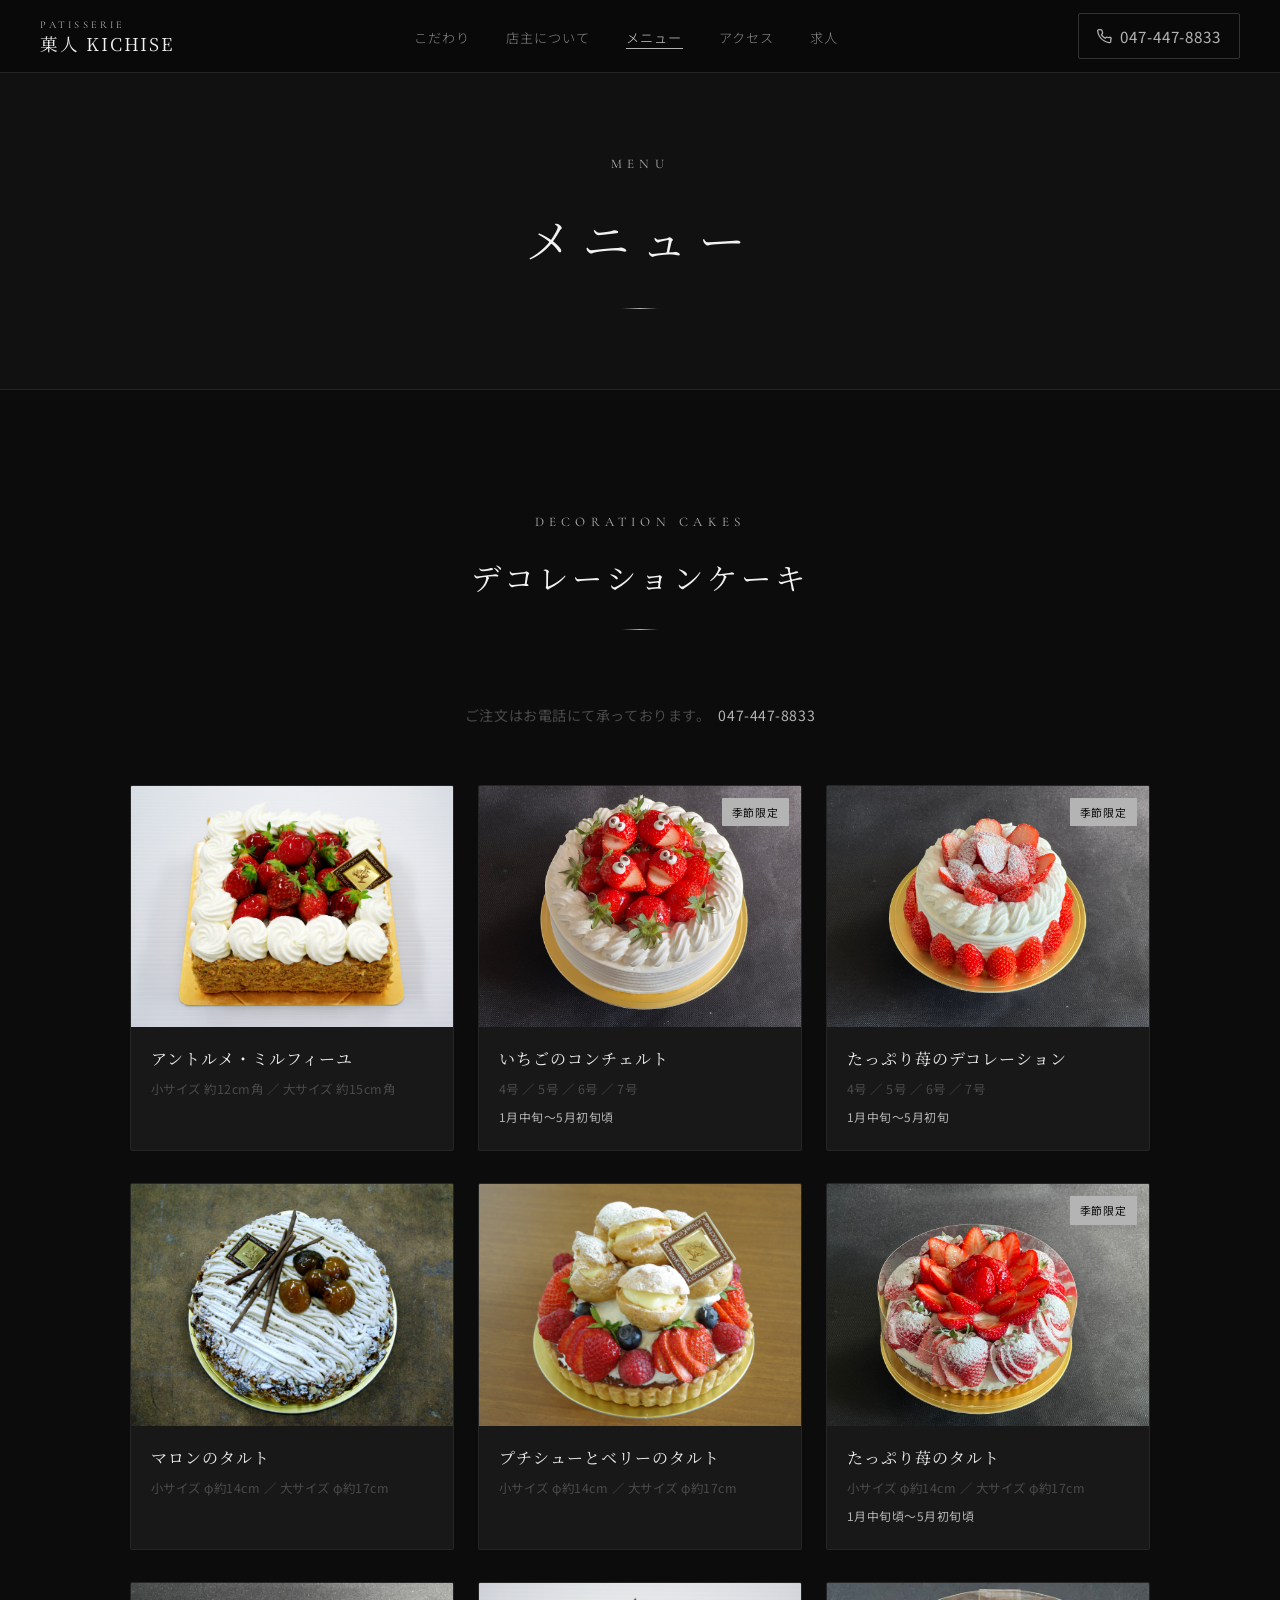
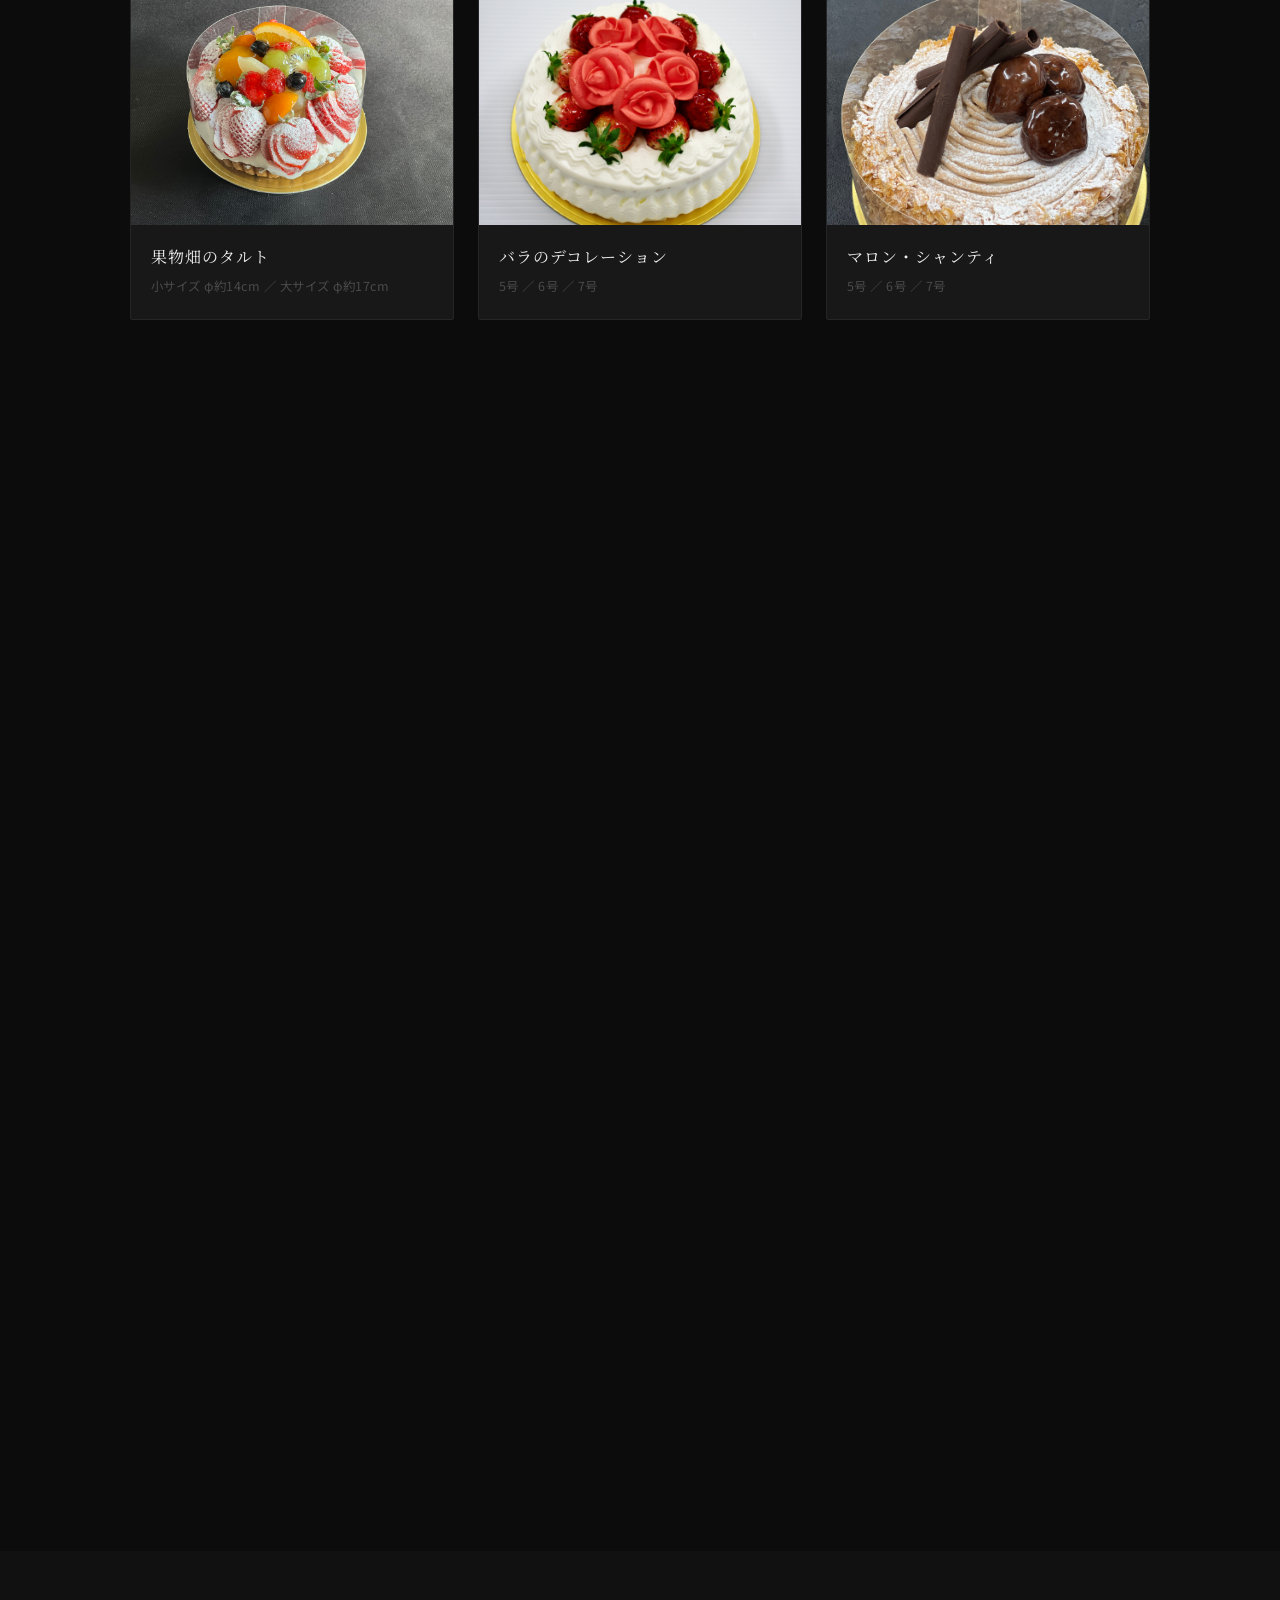
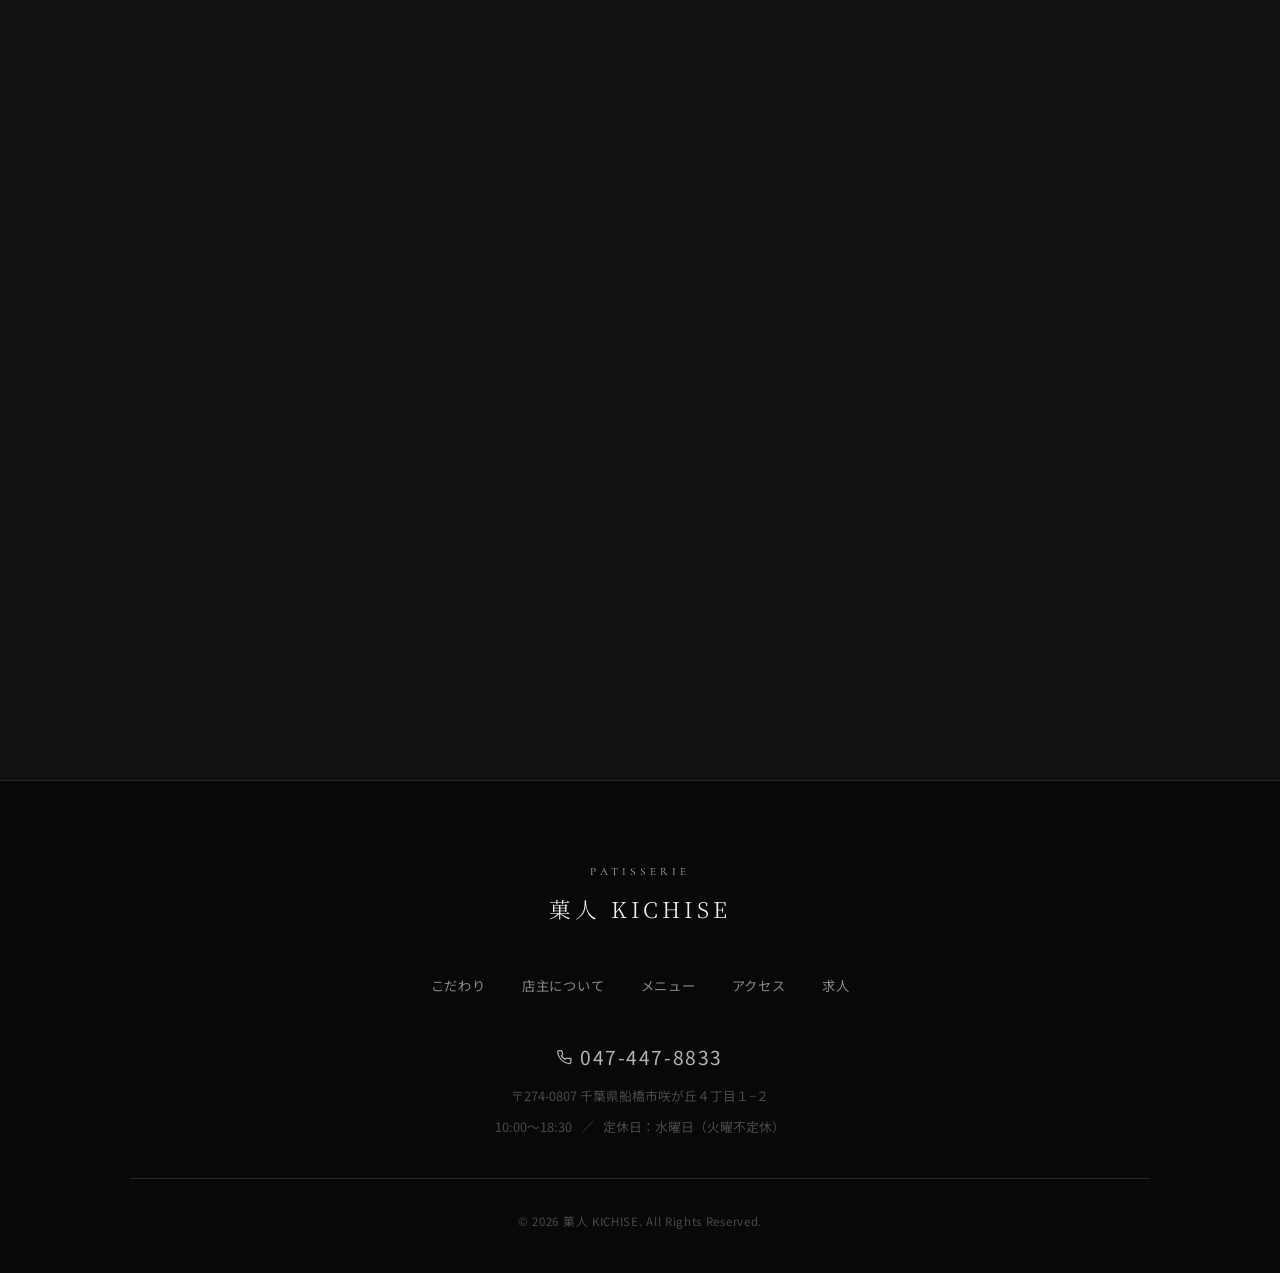
==== menu.html @ 4588a190 "菓人KICHISEウェブサイト実装 - index.html / index.css: トップページ（ヒーロー・コンセプト・ストーリー・アクセス・求人） - menu.html / menu.css:" ====
<!DOCTYPE html>
<html lang="ja">

<head>
  <meta charset="UTF-8">
  <meta name="viewport" content="width=device-width, initial-scale=1.0">
  <title>メニュー | 菓人 KICHISE</title>
  <meta name="description" content="菓人KICHISEのデコレーションケーキ・焼菓子・タルト・ジェラート・コンフィチュールのご案内。完全自社製造・店頭限定販売。">
  <link rel="preconnect" href="https://fonts.googleapis.com">
  <link rel="preconnect" href="https://fonts.gstatic.com" crossorigin>
  <link href="https://fonts.googleapis.com/css2?family=Cormorant+Garamond:ital,wght@0,300;0,400;0,600;1,300;1,400&family=Noto+Sans+JP:wght@300;400;500&family=Noto+Serif+JP:wght@300;400;600&display=swap" rel="stylesheet">
  <link rel="stylesheet" href="index.css">
  <link rel="stylesheet" href="menu.css">
</head>

<body>

  <!-- ========== HEADER ========== -->
  <header id="header" class="scrolled">
    <div class="header-inner">
      <a href="index.html" class="logo">
        <span class="logo-en">Patisserie</span>
        <span class="logo-jp">菓人 KICHISE</span>
      </a>

      <nav class="global-nav" id="globalNav">
        <ul>
          <li><a href="index.html#concept" class="nav-link">こだわり</a></li>
          <li><a href="index.html#story" class="nav-link">店主について</a></li>
          <li><a href="menu.html" class="nav-link nav-link--active">メニュー</a></li>
          <li><a href="index.html#access" class="nav-link">アクセス</a></li>
          <li><a href="index.html#recruit" class="nav-link">求人</a></li>
        </ul>
      </nav>

      <div class="header-right">
        <a href="tel:047-447-8833" class="btn-tel">
          <svg xmlns="http://www.w3.org/2000/svg" width="15" height="15" viewBox="0 0 24 24" fill="none" stroke="currentColor" stroke-width="2" stroke-linecap="round" stroke-linejoin="round">
            <path d="M22 16.92v3a2 2 0 0 1-2.18 2 19.79 19.79 0 0 1-8.63-3.07A19.5 19.5 0 0 1 4.21 12 19.79 19.79 0 0 1 1.14 3.4 2 2 0 0 1 3.11 1h3a2 2 0 0 1 2 1.72c.127.96.361 1.903.7 2.81a2 2 0 0 1-.45 2.11L7.09 8.91a16 16 0 0 0 6 6l1.27-1.27a2 2 0 0 1 2.11-.45c.907.339 1.85.573 2.81.7A2 2 0 0 1 22 16.92z"/>
          </svg>
          <span class="tel-num">047-447-8833</span>
        </a>
        <button class="hamburger" id="hamburger" aria-label="メニューを開く" aria-expanded="false">
          <span></span><span></span><span></span>
        </button>
      </div>
    </div>
  </header>

  <!-- Mobile Overlay Nav -->
  <div class="mobile-nav-overlay" id="mobileNav">
    <nav>
      <ul>
        <li><a href="index.html#concept" class="mobile-nav-link">こだわり</a></li>
        <li><a href="index.html#story" class="mobile-nav-link">店主について</a></li>
        <li><a href="menu.html" class="mobile-nav-link">メニュー</a></li>
        <li><a href="index.html#access" class="mobile-nav-link">アクセス</a></li>
        <li><a href="index.html#recruit" class="mobile-nav-link">求人</a></li>
      </ul>
      <a href="tel:047-447-8833" class="mobile-tel">
        <svg xmlns="http://www.w3.org/2000/svg" width="20" height="20" viewBox="0 0 24 24" fill="none" stroke="currentColor" stroke-width="2" stroke-linecap="round" stroke-linejoin="round">
          <path d="M22 16.92v3a2 2 0 0 1-2.18 2 19.79 19.79 0 0 1-8.63-3.07A19.5 19.5 0 0 1 4.21 12 19.79 19.79 0 0 1 1.14 3.4 2 2 0 0 1 3.11 1h3a2 2 0 0 1 2 1.72c.127.96.361 1.903.7 2.81a2 2 0 0 1-.45 2.11L7.09 8.91a16 16 0 0 0 6 6l1.27-1.27a2 2 0 0 1 2.11-.45c.907.339 1.85.573 2.81.7A2 2 0 0 1 22 16.92z"/>
        </svg>
        047-447-8833
      </a>
    </nav>
  </div>

  <!-- ========== PAGE HERO ========== -->
  <section class="page-hero">
    <p class="page-hero-en">Menu</p>
    <h1 class="page-hero-title">メニュー</h1>
    <div class="silver-bar"></div>
  </section>

  <!-- ========== DECORATION CAKES ========== -->
  <section class="section-deco">
    <div class="container">
      <div class="section-head reveal">
        <p class="section-en">Decoration Cakes</p>
        <h2 class="section-title">デコレーションケーキ</h2>
        <div class="silver-bar"></div>
      </div>
      <p class="deco-note reveal">ご注文はお電話にて承っております。<a href="tel:047-447-8833" class="deco-tel">047-447-8833</a></p>

      <div class="deco-grid">

        <div class="deco-card reveal">
          <div class="deco-card-img">
            <img src="img/deco/mille_feuille.jpg" alt="アントルメ・ミルフィーユ">
          </div>
          <div class="deco-card-body">
            <h3 class="deco-name">アントルメ・ミルフィーユ</h3>
            <p class="deco-size">小サイズ 約12cm角 ／ 大サイズ 約15cm角</p>
          </div>
        </div>

        <div class="deco-card reveal">
          <div class="deco-card-img">
            <img src="img/deco/ichigo_concerto.jpg" alt="いちごのコンチェルト">
            <span class="deco-badge">季節限定</span>
          </div>
          <div class="deco-card-body">
            <h3 class="deco-name">いちごのコンチェルト</h3>
            <p class="deco-size">4号 ／ 5号 ／ 6号 ／ 7号</p>
            <p class="deco-seasonal">1月中旬〜5月初旬頃</p>
          </div>
        </div>

        <div class="deco-card reveal">
          <div class="deco-card-img">
            <img src="img/deco/strawberry_deco.jpg" alt="たっぷり苺のデコレーション">
            <span class="deco-badge">季節限定</span>
          </div>
          <div class="deco-card-body">
            <h3 class="deco-name">たっぷり苺のデコレーション</h3>
            <p class="deco-size">4号 ／ 5号 ／ 6号 ／ 7号</p>
            <p class="deco-seasonal">1月中旬〜5月初旬</p>
          </div>
        </div>

        <div class="deco-card reveal">
          <div class="deco-card-img">
            <img src="img/deco/marron_tart.jpg" alt="マロンのタルト">
          </div>
          <div class="deco-card-body">
            <h3 class="deco-name">マロンのタルト</h3>
            <p class="deco-size">小サイズ φ約14cm ／ 大サイズ φ約17cm</p>
          </div>
        </div>

        <div class="deco-card reveal">
          <div class="deco-card-img">
            <img src="img/deco/petit_chou_tart.jpg" alt="プチシューとベリーのタルト">
          </div>
          <div class="deco-card-body">
            <h3 class="deco-name">プチシューとベリーのタルト</h3>
            <p class="deco-size">小サイズ φ約14cm ／ 大サイズ φ約17cm</p>
          </div>
        </div>

        <div class="deco-card reveal">
          <div class="deco-card-img">
            <img src="img/deco/strawberry_tart.jpg" alt="たっぷり苺のタルト">
            <span class="deco-badge">季節限定</span>
          </div>
          <div class="deco-card-body">
            <h3 class="deco-name">たっぷり苺のタルト</h3>
            <p class="deco-size">小サイズ φ約14cm ／ 大サイズ φ約17cm</p>
            <p class="deco-seasonal">1月中旬頃〜5月初旬頃</p>
          </div>
        </div>

        <div class="deco-card reveal">
          <div class="deco-card-img">
            <img src="img/deco/fruits_garden_tart.jpg" alt="果物畑のタルト">
          </div>
          <div class="deco-card-body">
            <h3 class="deco-name">果物畑のタルト</h3>
            <p class="deco-size">小サイズ φ約14cm ／ 大サイズ φ約17cm</p>
          </div>
        </div>

        <div class="deco-card reveal">
          <div class="deco-card-img">
            <img src="img/deco/rose_deco.jpg" alt="バラのデコレーション">
          </div>
          <div class="deco-card-body">
            <h3 class="deco-name">バラのデコレーション</h3>
            <p class="deco-size">5号 ／ 6号 ／ 7号</p>
          </div>
        </div>

        <div class="deco-card reveal">
          <div class="deco-card-img">
            <img src="img/deco/marron_chantilly.jpg" alt="マロン・シャンティ">
          </div>
          <div class="deco-card-body">
            <h3 class="deco-name">マロン・シャンティ</h3>
            <p class="deco-size">5号 ／ 6号 ／ 7号</p>
          </div>
        </div>

        <div class="deco-card reveal">
          <div class="deco-card-img">
            <img src="img/deco/chocolat_fruits.jpg" alt="ショコラ・フリュイ・シャンティ">
          </div>
          <div class="deco-card-body">
            <h3 class="deco-name">ショコラ・フリュイ・シャンティ</h3>
            <p class="deco-size">5号 ／ 6号 ／ 7号</p>
          </div>
        </div>

        <div class="deco-card reveal">
          <div class="deco-card-img">
            <img src="img/deco/chocolat_chantilly.jpg" alt="ショコラ・シャンティー">
          </div>
          <div class="deco-card-body">
            <h3 class="deco-name">ショコラ・シャンティー</h3>
            <p class="deco-size">4号 ／ 5号 ／ 6号 ／ 7号</p>
          </div>
        </div>

        <div class="deco-card reveal">
          <div class="deco-card-img">
            <img src="img/deco/framboise.jpg" alt="アントルメ・フランボワ">
          </div>
          <div class="deco-card-body">
            <h3 class="deco-name">アントルメ・フランボワ</h3>
            <p class="deco-size">4号 ／ 5号</p>
          </div>
        </div>

        <div class="deco-card reveal">
          <div class="deco-card-img">
            <img src="img/deco/pistache.jpg" alt="アントルメ・ピスターシュ">
          </div>
          <div class="deco-card-body">
            <h3 class="deco-name">アントルメ・ピスターシュ</h3>
            <p class="deco-size">5号 ／ 6号</p>
          </div>
        </div>

        <div class="deco-card reveal">
          <div class="deco-card-img">
            <img src="img/deco/fromage.jpg" alt="グラチネ・フロマージュ">
          </div>
          <div class="deco-card-body">
            <h3 class="deco-name">グラチネ・フロマージュ</h3>
            <p class="deco-size">4号 ／ 5号</p>
          </div>
        </div>

        <div class="deco-card reveal">
          <div class="deco-card-img">
            <img src="img/deco/fraise.jpg" alt="アントルメ・フレーズ">
          </div>
          <div class="deco-card-body">
            <h3 class="deco-name">アントルメ・フレーズ</h3>
            <p class="deco-size">4号 ／ 5号</p>
          </div>
        </div>

        <div class="deco-card reveal">
          <div class="deco-card-img">
            <img src="img/deco/cecile.jpg" alt="アントルメ・セシル">
          </div>
          <div class="deco-card-body">
            <h3 class="deco-name">アントルメ・セシル</h3>
            <p class="deco-size">4号 ／ 5号 ／ 6号</p>
          </div>
        </div>

        <div class="deco-card reveal">
          <div class="deco-card-img">
            <img src="img/deco/fruits_chantilly.jpg" alt="フリュイ・シャンティ">
          </div>
          <div class="deco-card-body">
            <h3 class="deco-name">フリュイ・シャンティ</h3>
            <p class="deco-size">4号 ／ 5号 ／ 6号 ／ 7号</p>
          </div>
        </div>

        <div class="deco-card reveal">
          <div class="deco-card-img">
            <img src="img/deco/fraise_chantilly.jpg" alt="フレーズ・シャンティ">
          </div>
          <div class="deco-card-body">
            <h3 class="deco-name">フレーズ・シャンティ</h3>
            <p class="deco-size">4号 ／ 5号 ／ 6号 ／ 7号</p>
          </div>
        </div>

      </div><!-- /.deco-grid -->
    </div>
  </section>

  <!-- ========== OTHER PRODUCTS ========== -->
  <section class="section-other">
    <div class="container">
      <div class="section-head reveal">
        <p class="section-en">Other Products</p>
        <h2 class="section-title">その他の商品</h2>
        <div class="silver-bar"></div>
      </div>

      <div class="other-grid">

        <div class="other-card reveal">
          <div class="other-card-img other-card-img--yakigashi">
            <div class="other-card-label-wrap">
              <p class="other-card-en">Baked Sweets</p>
              <h3 class="other-card-name">焼菓子</h3>
            </div>
          </div>
        </div>

        <div class="other-card reveal">
          <div class="other-card-img other-card-img--tart">
            <div class="other-card-label-wrap">
              <p class="other-card-en">Tart</p>
              <h3 class="other-card-name">タルト</h3>
            </div>
          </div>
        </div>

        <div class="other-card reveal">
          <div class="other-card-img other-card-img--gelato">
            <div class="other-card-label-wrap">
              <p class="other-card-en">Gelato</p>
              <h3 class="other-card-name">ジェラート</h3>
            </div>
          </div>
        </div>

        <div class="other-card reveal">
          <div class="other-card-img other-card-img--confiture">
            <div class="other-card-label-wrap">
              <p class="other-card-en">Confiture</p>
              <h3 class="other-card-name">コンフィチュール</h3>
            </div>
          </div>
        </div>

      </div>

      <p class="other-note reveal">※ 商品のラインナップは季節・仕入れ状況により変動します。最新情報は
        <a href="https://www.instagram.com/kajin_kichise/" target="_blank" rel="noopener noreferrer" class="other-ig-link">Instagram</a>
        にてご確認ください。
      </p>
    </div>
  </section>

  <!-- ========== FOOTER ========== -->
  <footer class="footer">
    <div class="footer-inner container">
      <div class="footer-logo">
        <p class="footer-logo-en">Patisserie</p>
        <p class="footer-logo-jp">菓人 KICHISE</p>
      </div>

      <div class="footer-nav">
        <ul>
          <li><a href="index.html#concept">こだわり</a></li>
          <li><a href="index.html#story">店主について</a></li>
          <li><a href="menu.html">メニュー</a></li>
          <li><a href="index.html#access">アクセス</a></li>
          <li><a href="index.html#recruit">求人</a></li>
        </ul>
      </div>

      <div class="footer-info">
        <p>
          <a href="tel:047-447-8833" class="footer-tel">
            <svg xmlns="http://www.w3.org/2000/svg" width="15" height="15" viewBox="0 0 24 24" fill="none" stroke="currentColor" stroke-width="2" stroke-linecap="round" stroke-linejoin="round">
              <path d="M22 16.92v3a2 2 0 0 1-2.18 2 19.79 19.79 0 0 1-8.63-3.07A19.5 19.5 0 0 1 4.21 12 19.79 19.79 0 0 1 1.14 3.4 2 2 0 0 1 3.11 1h3a2 2 0 0 1 2 1.72c.127.96.361 1.903.7 2.81a2 2 0 0 1-.45 2.11L7.09 8.91a16 16 0 0 0 6 6l1.27-1.27a2 2 0 0 1 2.11-.45c.907.339 1.85.573 2.81.7A2 2 0 0 1 22 16.92z"/>
            </svg>
            047-447-8833
          </a>
        </p>
        <p class="footer-address">〒274-0807 千葉県船橋市咲が丘４丁目１−２</p>
        <p class="footer-hours">10:00〜18:30 &ensp;／&ensp; 定休日：水曜日（火曜不定休）</p>
      </div>

      <p class="footer-copy">&copy; 2026 菓人 KICHISE. All Rights Reserved.</p>
    </div>
  </footer>

  <script>
    const hamburger = document.getElementById('hamburger');
    const mobileNav = document.getElementById('mobileNav');
    const mobileLinks = document.querySelectorAll('.mobile-nav-link');

    function toggleMenu(open) {
      hamburger.setAttribute('aria-expanded', open);
      hamburger.classList.toggle('active', open);
      mobileNav.classList.toggle('open', open);
      document.body.classList.toggle('nav-open', open);
    }

    hamburger.addEventListener('click', () => {
      const isOpen = hamburger.getAttribute('aria-expanded') === 'true';
      toggleMenu(!isOpen);
    });

    mobileLinks.forEach(link => link.addEventListener('click', () => toggleMenu(false)));
    document.querySelector('.mobile-tel').addEventListener('click', () => toggleMenu(false));

    const revealEls = document.querySelectorAll('.reveal');
    const revealObserver = new IntersectionObserver((entries) => {
      entries.forEach(entry => {
        if (entry.isIntersecting) {
          entry.target.classList.add('revealed');
          revealObserver.unobserve(entry.target);
        }
      });
    }, { threshold: 0.08, rootMargin: '0px 0px -30px 0px' });
    revealEls.forEach(el => revealObserver.observe(el));
  </script>

</body>
</html>
---- index.css ----
/* ============================================================
   菓人 KICHISE — Main Stylesheet
   Design: Dark / Silver Accent
   ============================================================ */

@import url('https://fonts.googleapis.com/css2?family=Cormorant+Garamond:ital,wght@0,300;0,400;0,600;1,300;1,400&family=Noto+Sans+JP:wght@300;400;500&family=Noto+Serif+JP:wght@300;400;600&display=swap');

/* ---- Custom Properties ---- */
:root {
  --bg-primary:    #0C0C0C;
  --bg-secondary:  #111111;
  --bg-card:       #181818;
  --accent:        #B4B4B4;
  --accent-lt:     #D8D8D8;
  --accent-bright: #EFEFEF;
  --text-main:     #F2F2F2;
  --text-sub:      #8A8A8A;
  --text-muted:    #4A4A4A;
  --border:        #252525;
  --border-lt:     #333333;

  --font-serif-jp: 'Noto Serif JP', serif;
  --font-sans-jp:  'Noto Sans JP', sans-serif;
  --font-en:       'Cormorant Garamond', serif;

  --header-h:   72px;
  --container-w: 1100px;
  --section-py:  120px;
  --section-py-sp: 80px;
  --radius: 2px;

  --ease-out: cubic-bezier(0.22, 0.61, 0.36, 1);
}

/* ---- Reset & Base ---- */
*, *::before, *::after { margin: 0; padding: 0; box-sizing: border-box; }
html { scroll-behavior: smooth; }

body {
  font-family: var(--font-sans-jp);
  background-color: var(--bg-primary);
  /* subtle silver grain texture */
  background-image:
    repeating-linear-gradient(
      90.5deg,
      transparent 0px, transparent 4px,
      rgba(220,220,220,0.012) 4px, rgba(220,220,220,0.012) 5px,
      transparent 5px, transparent 14px,
      rgba(0,0,0,0.06) 14px, rgba(0,0,0,0.06) 16px
    ),
    repeating-linear-gradient(
      89deg,
      transparent 0px, transparent 32px,
      rgba(200,200,200,0.015) 32px, rgba(200,200,200,0.015) 34px,
      transparent 34px, transparent 68px,
      rgba(0,0,0,0.045) 68px, rgba(0,0,0,0.045) 70px
    );
  color: var(--text-main);
  line-height: 1.9;
  overflow-x: hidden;
  -webkit-font-smoothing: antialiased;
}

img { display: block; max-width: 100%; }
ul  { list-style: none; }
a   { text-decoration: none; color: inherit; }

.pc-only { display: block; }
.sp-only { display: none; }

/* ---- Container ---- */
.container {
  max-width: var(--container-w);
  margin: 0 auto;
  padding: 0 40px;
}

/* ---- Section Head ---- */
.section-head {
  text-align: center;
  margin-bottom: 72px;
}

.section-en {
  font-family: var(--font-en);
  font-size: 0.82rem;
  letter-spacing: 0.4em;
  color: var(--accent);
  text-transform: uppercase;
  display: block;
  margin-bottom: 14px;
}

.section-title {
  font-family: var(--font-serif-jp);
  font-weight: 400;
  font-size: 1.9rem;
  color: var(--text-main);
  letter-spacing: 0.14em;
  margin-bottom: 22px;
}

.silver-bar {
  width: 36px;
  height: 1px;
  background: linear-gradient(90deg, transparent, var(--accent), transparent);
  margin: 0 auto;
}

/* ---- Scroll Reveal ---- */
.reveal {
  opacity: 0;
  transform: translateY(28px);
  transition: opacity 0.8s var(--ease-out), transform 0.8s var(--ease-out);
}
.reveal.revealed {
  opacity: 1;
  transform: translateY(0);
}
.concept-card:nth-child(2).reveal { transition-delay: 0.08s; }
.concept-card:nth-child(3).reveal { transition-delay: 0.16s; }
.concept-card:nth-child(4).reveal { transition-delay: 0.24s; }
.concept-card:nth-child(5).reveal { transition-delay: 0.32s; }


/* ============================================================
   HEADER
   ============================================================ */
#header {
  position: fixed;
  top: 0; left: 0;
  width: 100%;
  height: var(--header-h);
  z-index: 1000;
  background: transparent;
  transition: background 0.4s ease, box-shadow 0.4s ease;
}
#header.scrolled {
  background: rgba(10, 10, 10, 0.96);
  backdrop-filter: blur(10px);
  -webkit-backdrop-filter: blur(10px);
  box-shadow: 0 1px 0 var(--border);
}

.header-inner {
  max-width: 1300px;
  margin: 0 auto;
  height: 100%;
  padding: 0 40px;
  display: flex;
  align-items: center;
  justify-content: space-between;
  gap: 24px;
}

/* Logo */
.logo {
  display: flex;
  flex-direction: column;
  line-height: 1;
  gap: 5px;
  flex-shrink: 0;
}
.logo-en {
  font-family: var(--font-en);
  font-size: 0.65rem;
  letter-spacing: 0.3em;
  color: var(--accent);
  text-transform: uppercase;
}
.logo-jp {
  font-family: var(--font-serif-jp);
  font-size: 1.1rem;
  font-weight: 400;
  letter-spacing: 0.1em;
  color: var(--text-main);
}

/* Global Nav */
.global-nav ul {
  display: flex;
  gap: 36px;
}
.nav-link {
  font-family: var(--font-sans-jp);
  font-size: 0.82rem;
  font-weight: 300;
  letter-spacing: 0.08em;
  color: var(--text-sub);
  position: relative;
  padding-bottom: 2px;
  transition: color 0.3s;
}
.nav-link::after {
  content: '';
  position: absolute;
  bottom: 0; left: 0;
  width: 0; height: 1px;
  background: var(--accent);
  transition: width 0.3s var(--ease-out);
}
.nav-link:hover { color: var(--accent-lt); }
.nav-link:hover::after { width: 100%; }

/* Header Right */
.header-right {
  display: flex;
  align-items: center;
  gap: 20px;
  flex-shrink: 0;
}

.btn-tel {
  display: flex;
  align-items: center;
  gap: 8px;
  font-family: var(--font-sans-jp);
  font-size: 0.95rem;
  letter-spacing: 0.06em;
  color: var(--accent);
  border: 1px solid var(--border-lt);
  padding: 8px 18px;
  border-radius: var(--radius);
  transition: background 0.3s, color 0.3s, border-color 0.3s;
}
.btn-tel:hover {
  background: var(--accent);
  color: var(--bg-primary);
  border-color: var(--accent);
}

/* Hamburger */
.hamburger {
  display: none;
  flex-direction: column;
  justify-content: center;
  gap: 5px;
  width: 36px;
  height: 36px;
  background: none;
  border: none;
  cursor: pointer;
  padding: 4px;
}
.hamburger span {
  display: block;
  width: 100%;
  height: 1px;
  background: var(--text-main);
  transition: transform 0.35s var(--ease-out), opacity 0.35s;
  transform-origin: center;
}
.hamburger.active span:nth-child(1) { transform: translateY(6px) rotate(45deg); }
.hamburger.active span:nth-child(2) { opacity: 0; }
.hamburger.active span:nth-child(3) { transform: translateY(-6px) rotate(-45deg); }

/* Mobile Nav Overlay */
.mobile-nav-overlay {
  position: fixed;
  inset: 0;
  z-index: 999;
  background: rgba(8, 8, 8, 0.97);
  display: flex;
  align-items: center;
  justify-content: center;
  opacity: 0;
  pointer-events: none;
  transition: opacity 0.35s ease;
}
.mobile-nav-overlay.open {
  opacity: 1;
  pointer-events: auto;
}
.mobile-nav-overlay nav { text-align: center; }
.mobile-nav-overlay ul {
  display: flex;
  flex-direction: column;
  gap: 36px;
  margin-bottom: 52px;
}
.mobile-nav-link {
  font-family: var(--font-serif-jp);
  font-size: 1.4rem;
  font-weight: 300;
  letter-spacing: 0.18em;
  color: var(--text-main);
  transition: color 0.3s;
}
.mobile-nav-link:hover { color: var(--accent); }

.mobile-tel {
  display: inline-flex;
  align-items: center;
  gap: 10px;
  font-family: var(--font-sans-jp);
  font-size: 1.25rem;
  letter-spacing: 0.08em;
  color: var(--accent);
  border: 1px solid var(--border-lt);
  padding: 14px 32px;
  border-radius: var(--radius);
}

body.nav-open { overflow: hidden; }


/* ============================================================
   HERO
   ============================================================ */
.hero {
  position: relative;
  height: 100vh;
  min-height: 620px;
  display: flex;
  align-items: center;
  justify-content: center;
  text-align: center;
  overflow: hidden;
}

.hero-bg-wrap {
  position: absolute;
  inset: 0;
  z-index: 0;
}
.hero-bg {
  width: 100%;
  height: 100%;
  object-fit: cover;
  object-position: center;
}
.hero-overlay {
  position: absolute;
  inset: 0;
  background: linear-gradient(
    to bottom,
    rgba(8, 8, 8, 0.40) 0%,
    rgba(8, 8, 8, 0.58) 55%,
    rgba(8, 8, 8, 0.82) 100%
  );
}

.hero-content {
  position: relative;
  z-index: 1;
  padding: 0 24px;
}

.hero-en {
  font-family: var(--font-en);
  font-size: 0.85rem;
  letter-spacing: 0.45em;
  color: var(--accent);
  text-transform: uppercase;
  margin-bottom: 22px;
}

.hero-title {
  font-family: var(--font-serif-jp);
  font-weight: 300;
  font-size: clamp(1.9rem, 4.5vw, 3.2rem);
  line-height: 1.7;
  letter-spacing: 0.12em;
  color: var(--text-main);
  margin-bottom: 18px;
}

.hero-sub {
  font-family: var(--font-serif-jp);
  font-weight: 300;
  font-size: clamp(0.88rem, 1.8vw, 1.05rem);
  letter-spacing: 0.2em;
  color: var(--text-sub);
  margin-bottom: 60px;
}

.hero-scroll {
  display: inline-flex;
  flex-direction: column;
  align-items: center;
  gap: 8px;
  color: var(--accent);
  font-family: var(--font-en);
  font-size: 0.68rem;
  letter-spacing: 0.32em;
  text-transform: uppercase;
  animation: bounce 2.4s ease-in-out infinite;
}
.hero-scroll:hover { opacity: 0.7; }

@keyframes bounce {
  0%, 100% { transform: translateY(0); }
  50%       { transform: translateY(8px); }
}


/* ============================================================
   CONCEPT
   ============================================================ */
.section-concept {
  padding: var(--section-py) 0;
  background: var(--bg-secondary);
}

.concept-grid {
  display: grid;
  grid-template-columns: repeat(3, 1fr);
  gap: 1px;
  background: var(--border);
}

.concept-card {
  background: var(--bg-card);
  padding: 52px 36px;
  position: relative;
  transition: background 0.3s;
}
.concept-card:hover { background: #1E1E1E; }

/* 4th & 5th cards centered */
.concept-card:nth-child(4),
.concept-card:nth-child(5) {
  grid-column: auto;
}

.concept-num {
  font-family: var(--font-en);
  font-size: 2.8rem;
  font-weight: 300;
  color: var(--border-lt);
  line-height: 1;
  margin-bottom: 20px;
  letter-spacing: 0.05em;
}

.concept-card-title {
  font-family: var(--font-serif-jp);
  font-weight: 400;
  font-size: 1.05rem;
  line-height: 1.75;
  letter-spacing: 0.07em;
  color: var(--text-main);
  margin-bottom: 18px;
  padding-bottom: 18px;
  border-bottom: 1px solid var(--border);
}

.concept-card-text {
  font-size: 0.855rem;
  color: var(--text-sub);
  line-height: 2;
}


/* ============================================================
   INSTAGRAM
   ============================================================ */
.section-instagram {
  position: relative;
  padding: var(--section-py) 0;
  overflow: hidden;
}

.instagram-bg-wrap {
  position: absolute;
  inset: 0;
  z-index: 0;
}
.instagram-bg {
  width: 100%;
  height: 100%;
  object-fit: cover;
}
.instagram-overlay {
  position: absolute;
  inset: 0;
  background: rgba(6, 6, 6, 0.85);
}

.instagram-inner {
  position: relative;
  z-index: 1;
  text-align: center;
}

.section-head.light .section-title { color: var(--text-main); }

.instagram-lead {
  font-family: var(--font-serif-jp);
  font-weight: 300;
  font-size: 1rem;
  color: var(--text-sub);
  line-height: 2.1;
  margin-bottom: 44px;
  letter-spacing: 0.05em;
}

.btn-instagram {
  display: inline-flex;
  align-items: center;
  gap: 12px;
  font-family: var(--font-sans-jp);
  font-size: 0.9rem;
  letter-spacing: 0.1em;
  color: var(--bg-primary);
  background: var(--accent-lt);
  padding: 16px 44px;
  border-radius: var(--radius);
  transition: background 0.3s, color 0.3s;
}
.btn-instagram:hover {
  background: var(--accent-bright);
}


/* ============================================================
   STORY
   ============================================================ */
.section-story {
  padding: var(--section-py) 0;
  background: var(--bg-primary);
}

.story-grid {
  display: grid;
  grid-template-columns: 420px 1fr;
  gap: 72px;
  align-items: start;
}

.story-img-wrap {
  position: sticky;
  top: calc(var(--header-h) + 40px);
}
.story-img {
  width: 100%;
  aspect-ratio: 3 / 4;
  object-fit: cover;
  border: 1px solid var(--border);
}

.story-owner-name {
  font-family: var(--font-serif-jp);
  font-size: 1.05rem;
  font-weight: 400;
  letter-spacing: 0.12em;
  color: var(--accent-lt);
  margin-bottom: 28px;
  padding-bottom: 18px;
  border-bottom: 1px solid var(--border);
}

.story-text p {
  font-family: var(--font-serif-jp);
  font-weight: 300;
  font-size: 0.95rem;
  line-height: 2.1;
  color: var(--text-sub);
  margin-bottom: 22px;
}

.story-qualifications {
  margin-top: 32px;
  margin-bottom: 32px;
  padding: 24px 28px;
  background: var(--bg-card);
  border-left: 2px solid var(--accent);
}

.story-qual-label {
  font-family: var(--font-en);
  font-size: 0.72rem;
  letter-spacing: 0.3em;
  color: var(--accent);
  text-transform: uppercase;
  margin-bottom: 14px;
}

.story-qualifications ul {
  display: flex;
  flex-direction: column;
  gap: 8px;
}
.story-qualifications li {
  font-size: 0.88rem;
  color: var(--text-sub);
  letter-spacing: 0.04em;
}
.story-qualifications li::before {
  content: '—';
  color: var(--accent);
  margin-right: 10px;
}

.story-timeline {
  display: flex;
  flex-direction: column;
  gap: 16px;
}

.timeline-item {
  display: flex;
  align-items: baseline;
  gap: 20px;
  padding-bottom: 16px;
  border-bottom: 1px solid var(--border);
}

.timeline-year {
  font-family: var(--font-en);
  font-size: 1.5rem;
  font-weight: 300;
  color: var(--accent);
  letter-spacing: 0.06em;
  flex-shrink: 0;
}

.timeline-event {
  font-size: 0.88rem;
  color: var(--text-sub);
  letter-spacing: 0.04em;
  line-height: 1.7;
}


/* ============================================================
   GALLERY (auto-scroll slider)
   ============================================================ */
.section-gallery {
  padding: 80px 0;
  background: var(--bg-secondary);
  overflow: hidden;
}

.gallery-slider { width: 100%; overflow: hidden; }

.gallery-track {
  display: flex;
  width: max-content;
  animation: gallery-scroll 52s linear infinite;
}
.gallery-track:hover { animation-play-state: paused; }

.gallery-item {
  width: 340px;
  flex-shrink: 0;
  margin-right: 14px;
  border-radius: var(--radius);
  overflow: hidden;
  aspect-ratio: 4 / 3;
}
.gallery-item img {
  width: 100%;
  height: 100%;
  object-fit: cover;
  transition: transform 0.6s var(--ease-out);
}
.gallery-item:hover img { transform: scale(1.07); }

@keyframes gallery-scroll {
  0%   { transform: translateX(0); }
  100% { transform: translateX(calc(-354px * 8)); }
}


/* ============================================================
   ACCESS
   ============================================================ */
.section-access {
  padding: var(--section-py) 0;
  background: var(--bg-primary);
}

.access-grid {
  display: grid;
  grid-template-columns: 1fr 1fr;
  gap: 56px;
  align-items: start;
}

.access-table {
  width: 100%;
  border-collapse: collapse;
}
.access-table th,
.access-table td {
  padding: 18px 16px;
  border-bottom: 1px solid var(--border);
  font-size: 0.9rem;
  line-height: 1.85;
  vertical-align: top;
}
.access-table th {
  width: 130px;
  font-family: var(--font-serif-jp);
  font-weight: 400;
  color: var(--accent);
  white-space: nowrap;
}
.access-table td { color: var(--text-sub); }
.access-table tr:first-child th,
.access-table tr:first-child td { border-top: 1px solid var(--border); }

.access-note {
  font-size: 0.8rem;
  color: var(--text-muted);
}

.access-tel {
  font-size: 1.1rem;
  letter-spacing: 0.08em;
  color: var(--accent-lt);
  transition: opacity 0.3s;
}
.access-tel:hover { opacity: 0.75; }

.access-ig {
  color: var(--accent);
  transition: opacity 0.3s;
}
.access-ig:hover { opacity: 0.75; }

.access-info-note {
  margin-top: 16px;
  font-size: 0.8rem;
  color: var(--text-muted);
  line-height: 1.7;
  padding-left: 14px;
  border-left: 1px solid var(--border-lt);
}

.access-map-wrap {
  height: 440px;
  border: 1px solid var(--border);
  border-radius: var(--radius);
  overflow: hidden;
}
.access-map-wrap iframe {
  filter: grayscale(60%) invert(88%) hue-rotate(180deg);
}


/* ============================================================
   RECRUIT
   ============================================================ */
.section-recruit {
  padding: var(--section-py) 0;
  background: var(--bg-secondary);
}

.recruit-inner {
  text-align: center;
}

.recruit-lead {
  font-family: var(--font-serif-jp);
  font-weight: 300;
  font-size: 1rem;
  color: var(--text-sub);
  line-height: 2.1;
  margin-bottom: 44px;
  letter-spacing: 0.05em;
}

.btn-recruit {
  display: inline-flex;
  align-items: center;
  gap: 12px;
  font-family: var(--font-sans-jp);
  font-size: 0.9rem;
  letter-spacing: 0.1em;
  color: var(--accent);
  border: 1px solid var(--border-lt);
  padding: 16px 44px;
  border-radius: var(--radius);
  transition: background 0.3s, color 0.3s, border-color 0.3s;
}
.btn-recruit:hover {
  background: var(--accent);
  color: var(--bg-primary);
  border-color: var(--accent);
}


/* ============================================================
   FOOTER
   ============================================================ */
.footer {
  background: #080808;
  border-top: 1px solid var(--border);
  padding: 80px 0 40px;
}

.footer-inner {
  display: flex;
  flex-direction: column;
  align-items: center;
  text-align: center;
  gap: 40px;
}

.footer-logo-en {
  font-family: var(--font-en);
  font-size: 0.7rem;
  letter-spacing: 0.35em;
  color: var(--accent);
  text-transform: uppercase;
  margin-bottom: 6px;
}
.footer-logo-jp {
  font-family: var(--font-serif-jp);
  font-size: 1.35rem;
  font-weight: 300;
  letter-spacing: 0.18em;
  color: var(--text-main);
}

.footer-nav ul {
  display: flex;
  flex-wrap: wrap;
  justify-content: center;
  gap: 12px 36px;
}
.footer-nav a {
  font-size: 0.83rem;
  color: var(--text-sub);
  letter-spacing: 0.06em;
  transition: color 0.3s;
}
.footer-nav a:hover { color: var(--accent); }

.footer-info {
  display: flex;
  flex-direction: column;
  gap: 8px;
}
.footer-tel {
  display: inline-flex;
  align-items: center;
  gap: 8px;
  font-size: 1.2rem;
  letter-spacing: 0.08em;
  color: var(--accent);
  transition: opacity 0.3s;
}
.footer-tel:hover { opacity: 0.75; }

.footer-address,
.footer-hours {
  font-size: 0.8rem;
  color: var(--text-muted);
  line-height: 1.8;
}

.footer-copy {
  font-size: 0.72rem;
  color: var(--text-muted);
  letter-spacing: 0.06em;
  border-top: 1px solid var(--border);
  padding-top: 32px;
  width: 100%;
  text-align: center;
}


/* ============================================================
   RESPONSIVE — Tablet (≤1024px)
   ============================================================ */
@media (max-width: 1024px) {
  :root { --section-py: 96px; }

  .global-nav { display: none; }
  .hamburger  { display: flex; }
  .tel-num    { display: none; }
  .btn-tel    { padding: 8px 14px; }

  .concept-grid { grid-template-columns: 1fr 1fr; }

  .story-grid {
    grid-template-columns: 1fr;
    gap: 48px;
  }
  .story-img-wrap { position: static; }
  .story-img { aspect-ratio: 16 / 9; }

  .access-grid { grid-template-columns: 1fr; }
  .access-map-wrap { height: 320px; }

  .container { padding: 0 32px; }
}


/* ============================================================
   RESPONSIVE — Mobile (≤767px)
   ============================================================ */
@media (max-width: 767px) {
  :root {
    --section-py: var(--section-py-sp);
    --header-h: 60px;
  }

  .pc-only { display: none; }
  .sp-only { display: block; }

  .header-inner { padding: 0 20px; }
  .logo-jp { font-size: 1rem; }
  .logo-en { font-size: 0.6rem; }

  /* Hero */
  .hero-title { font-size: 1.7rem; }
  .hero-sub   { font-size: 0.85rem; letter-spacing: 0.12em; }
  .hero-en    { font-size: 0.72rem; letter-spacing: 0.28em; margin-bottom: 16px; }

  /* Section head */
  .section-title  { font-size: 1.45rem; }
  .section-head   { margin-bottom: 48px; }

  /* Concept */
  .concept-grid { grid-template-columns: 1fr; background: var(--bg-secondary); gap: 1px; }
  .concept-card { padding: 40px 24px; }

  /* Gallery */
  .gallery-item { width: 270px; }
  @keyframes gallery-scroll {
    0%   { transform: translateX(0); }
    100% { transform: translateX(calc(-284px * 8)); }
  }

  /* Story */
  .story-img { aspect-ratio: 4 / 3; }

  /* Access */
  .access-table th { width: 100px; font-size: 0.82rem; }
  .access-table td { font-size: 0.82rem; }
  .access-table th,
  .access-table td { padding: 14px 10px; }
  .access-map-wrap { height: 260px; }

  .container { padding: 0 20px; }

  /* Footer */
  .footer-nav ul { gap: 10px 24px; }
  .footer-hours  { display: none; }
}


/* ============================================================
   RESPONSIVE — Small Mobile (≤480px)
   ============================================================ */
@media (max-width: 480px) {
  .hero-title { font-size: 1.45rem; }
  .btn-instagram,
  .btn-recruit { font-size: 0.82rem; padding: 14px 28px; }
}
---- menu.css ----
/* ============================================================
   菓人 KICHISE — Menu Page Stylesheet
   ============================================================ */

/* ---- Nav active state ---- */
.nav-link--active {
  color: var(--accent-lt) !important;
}
.nav-link--active::after {
  width: 100% !important;
}

/* ============================================================
   PAGE HERO
   ============================================================ */
.page-hero {
  padding-top: calc(var(--header-h) + 80px);
  padding-bottom: 80px;
  text-align: center;
  background: var(--bg-secondary);
  border-bottom: 1px solid var(--border);
}

.page-hero-en {
  font-family: var(--font-en);
  font-size: 0.82rem;
  letter-spacing: 0.4em;
  color: var(--accent);
  text-transform: uppercase;
  margin-bottom: 16px;
}

.page-hero-title {
  font-family: var(--font-serif-jp);
  font-weight: 300;
  font-size: clamp(2rem, 5vw, 3rem);
  letter-spacing: 0.2em;
  color: var(--text-main);
  margin-bottom: 24px;
}

/* ============================================================
   DECORATION CAKES SECTION
   ============================================================ */
.section-deco {
  padding: var(--section-py) 0;
  background: var(--bg-primary);
}

.deco-note {
  text-align: center;
  font-size: 0.88rem;
  color: var(--text-muted);
  margin-bottom: 56px;
  letter-spacing: 0.04em;
}

.deco-tel {
  color: var(--accent);
  margin-left: 8px;
  transition: opacity 0.3s;
}
.deco-tel:hover { opacity: 0.75; }

/* 3-column card grid */
.deco-grid {
  display: grid;
  grid-template-columns: repeat(3, 1fr);
  gap: 32px 24px;
}

.deco-card {
  background: var(--bg-card);
  border: 1px solid var(--border);
  border-radius: var(--radius);
  overflow: hidden;
  transition: transform 0.3s var(--ease-out), box-shadow 0.3s;
}
.deco-card:hover {
  transform: translateY(-4px);
  box-shadow: 0 14px 36px rgba(0,0,0,0.5);
}

.deco-card-img {
  position: relative;
  aspect-ratio: 4 / 3;
  overflow: hidden;
}
.deco-card-img img {
  width: 100%;
  height: 100%;
  object-fit: cover;
  transition: transform 0.6s var(--ease-out);
}
.deco-card:hover .deco-card-img img { transform: scale(1.06); }

.deco-badge {
  position: absolute;
  top: 12px;
  right: 12px;
  font-family: var(--font-sans-jp);
  font-size: 0.68rem;
  letter-spacing: 0.08em;
  color: var(--bg-primary);
  background: var(--accent);
  padding: 4px 10px;
  border-radius: 1px;
}

.deco-card-body {
  padding: 20px 20px 22px;
}

.deco-name {
  font-family: var(--font-serif-jp);
  font-weight: 400;
  font-size: 1rem;
  letter-spacing: 0.06em;
  color: var(--text-main);
  margin-bottom: 8px;
  line-height: 1.55;
}

.deco-size {
  font-size: 0.78rem;
  color: var(--text-muted);
  letter-spacing: 0.04em;
  line-height: 1.6;
}

.deco-seasonal {
  font-size: 0.74rem;
  color: var(--accent);
  letter-spacing: 0.04em;
  margin-top: 6px;
}

/* ============================================================
   OTHER PRODUCTS SECTION
   ============================================================ */
.section-other {
  padding: var(--section-py) 0;
  background: var(--bg-secondary);
}

.other-grid {
  display: grid;
  grid-template-columns: repeat(4, 1fr);
  gap: 16px;
  margin-bottom: 48px;
}

.other-card {
  border-radius: var(--radius);
  overflow: hidden;
}

.other-card-img {
  position: relative;
  aspect-ratio: 3 / 4;
  display: flex;
  align-items: flex-end;
  overflow: hidden;
  transition: transform 0.3s var(--ease-out);
}
.other-card:hover .other-card-img { transform: scale(1.02); }

/* Category backgrounds using photos */
.other-card-img--yakigashi {
  background: linear-gradient(160deg, rgba(6,6,6,0.3) 0%, rgba(6,6,6,0.75) 100%),
              url('img/kogane_roll.jpg') center/cover no-repeat;
}
.other-card-img--tart {
  background: linear-gradient(160deg, rgba(6,6,6,0.3) 0%, rgba(6,6,6,0.75) 100%),
              url('img/deco/fruits_garden_tart.jpg') center/cover no-repeat;
}
.other-card-img--gelato {
  background: linear-gradient(160deg, rgba(6,6,6,0.3) 0%, rgba(6,6,6,0.75) 100%),
              url('img/photo_6.jpg') center/cover no-repeat;
}
.other-card-img--confiture {
  background: linear-gradient(160deg, rgba(6,6,6,0.3) 0%, rgba(6,6,6,0.75) 100%),
              url('img/photo_7.jpg') center/cover no-repeat;
}

.other-card-label-wrap {
  padding: 20px 22px;
  width: 100%;
}

.other-card-en {
  font-family: var(--font-en);
  font-size: 0.72rem;
  letter-spacing: 0.3em;
  color: var(--accent);
  text-transform: uppercase;
  margin-bottom: 6px;
}

.other-card-name {
  font-family: var(--font-serif-jp);
  font-weight: 400;
  font-size: 1.15rem;
  letter-spacing: 0.12em;
  color: var(--text-main);
}

.other-note {
  text-align: center;
  font-size: 0.84rem;
  color: var(--text-muted);
  line-height: 1.85;
}

.other-ig-link {
  color: var(--accent);
  transition: opacity 0.3s;
}
.other-ig-link:hover { opacity: 0.75; }


/* ============================================================
   RESPONSIVE — Tablet
   ============================================================ */
@media (max-width: 1024px) {
  .deco-grid { grid-template-columns: repeat(2, 1fr); }
  .other-grid { grid-template-columns: repeat(2, 1fr); }
  .other-card-img { aspect-ratio: 4 / 3; }
}

/* ============================================================
   RESPONSIVE — Mobile
   ============================================================ */
@media (max-width: 767px) {
  .page-hero {
    padding-top: calc(var(--header-h) + 56px);
    padding-bottom: 56px;
  }

  .deco-grid {
    grid-template-columns: 1fr;
    gap: 20px;
  }
  .deco-card-img { aspect-ratio: 3 / 2; }

  .other-grid { grid-template-columns: repeat(2, 1fr); gap: 12px; }
  .other-card-img { aspect-ratio: 1 / 1; }
}

@media (max-width: 480px) {
  .other-grid { grid-template-columns: 1fr; }
  .other-card-img { aspect-ratio: 3 / 2; }
}
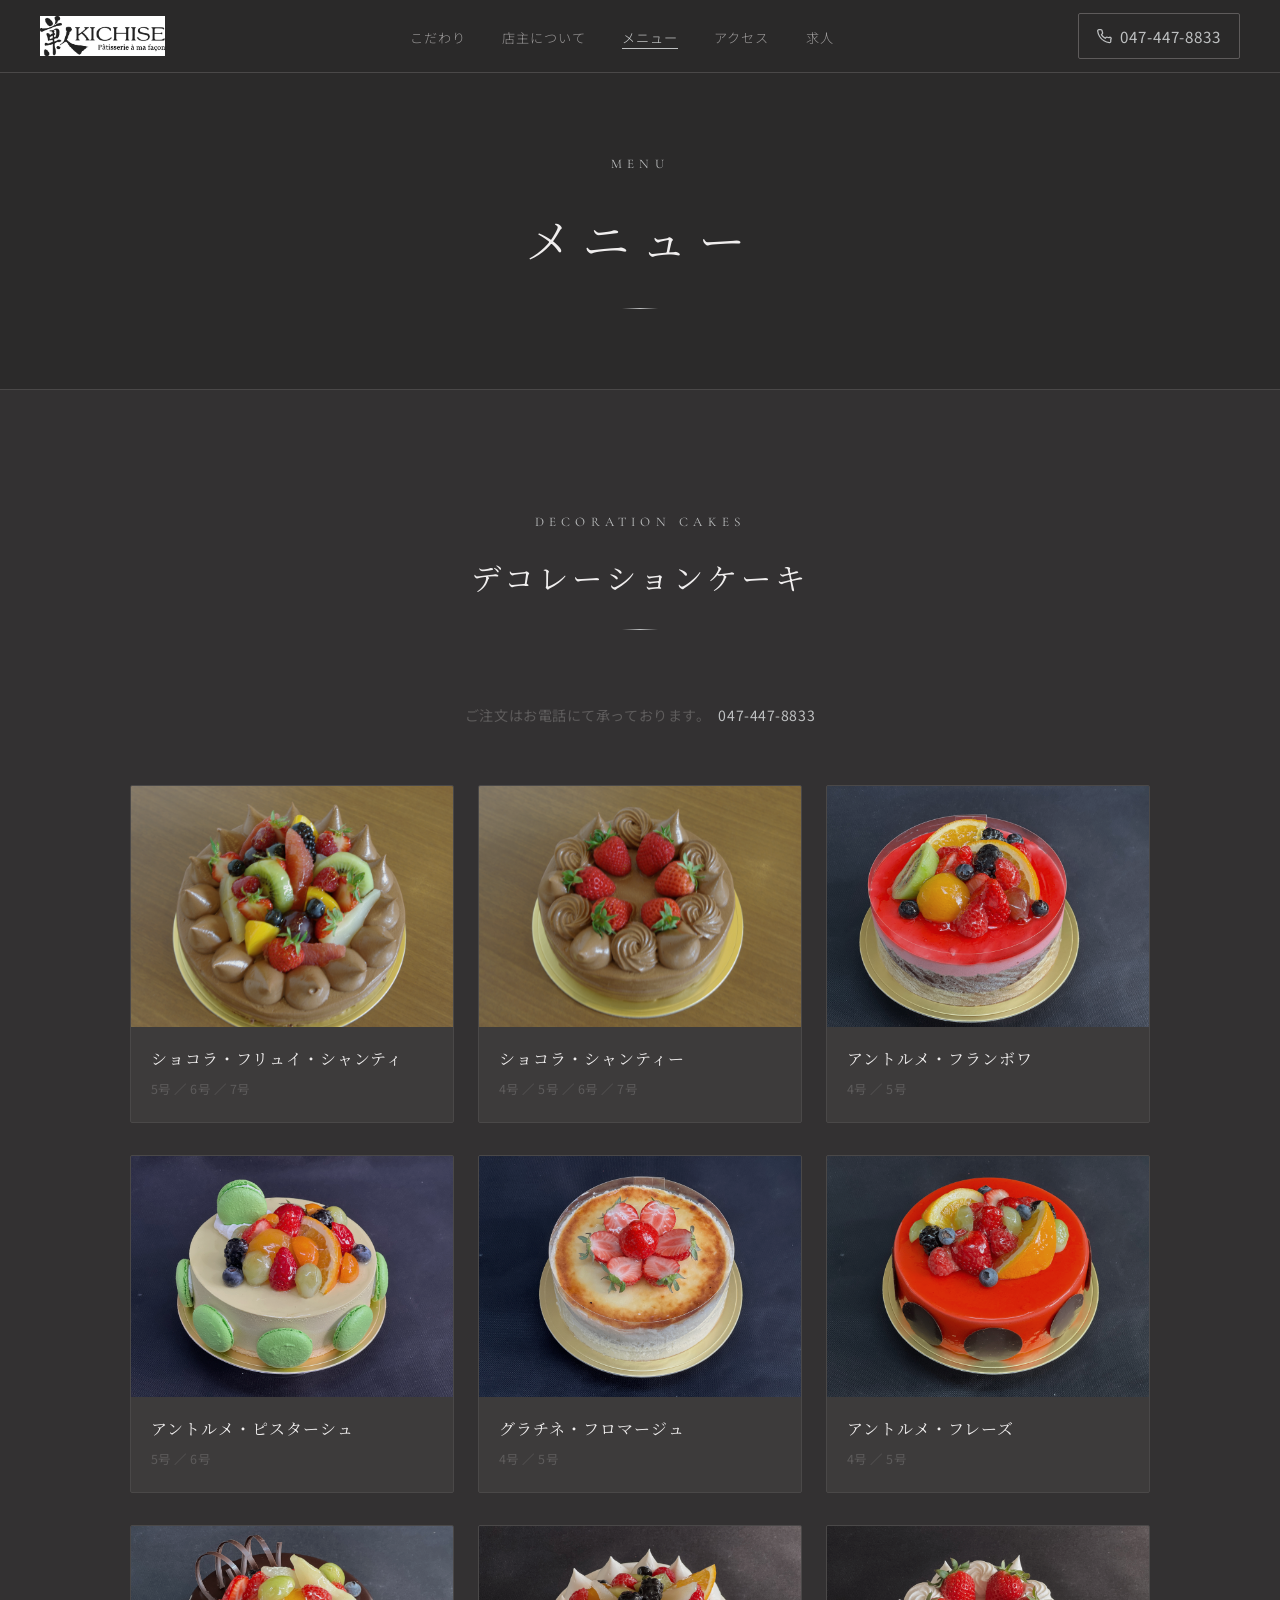
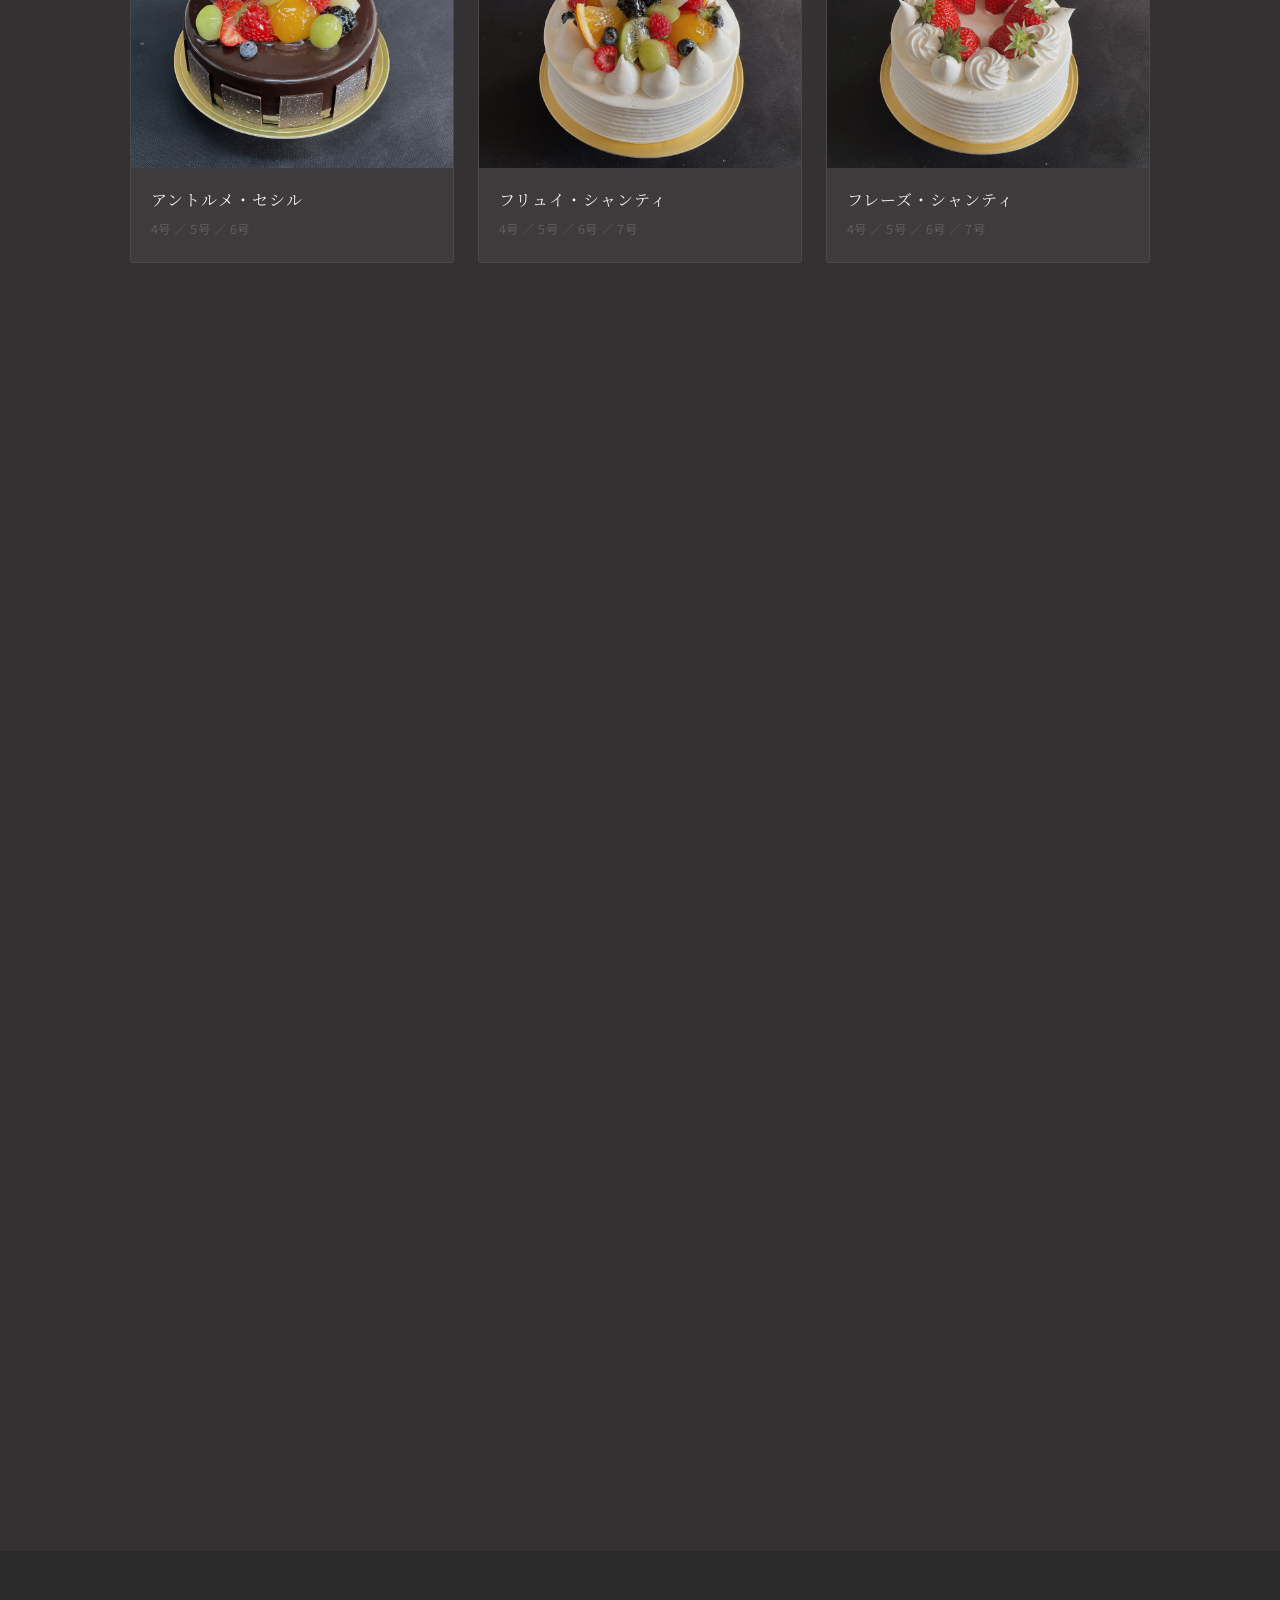
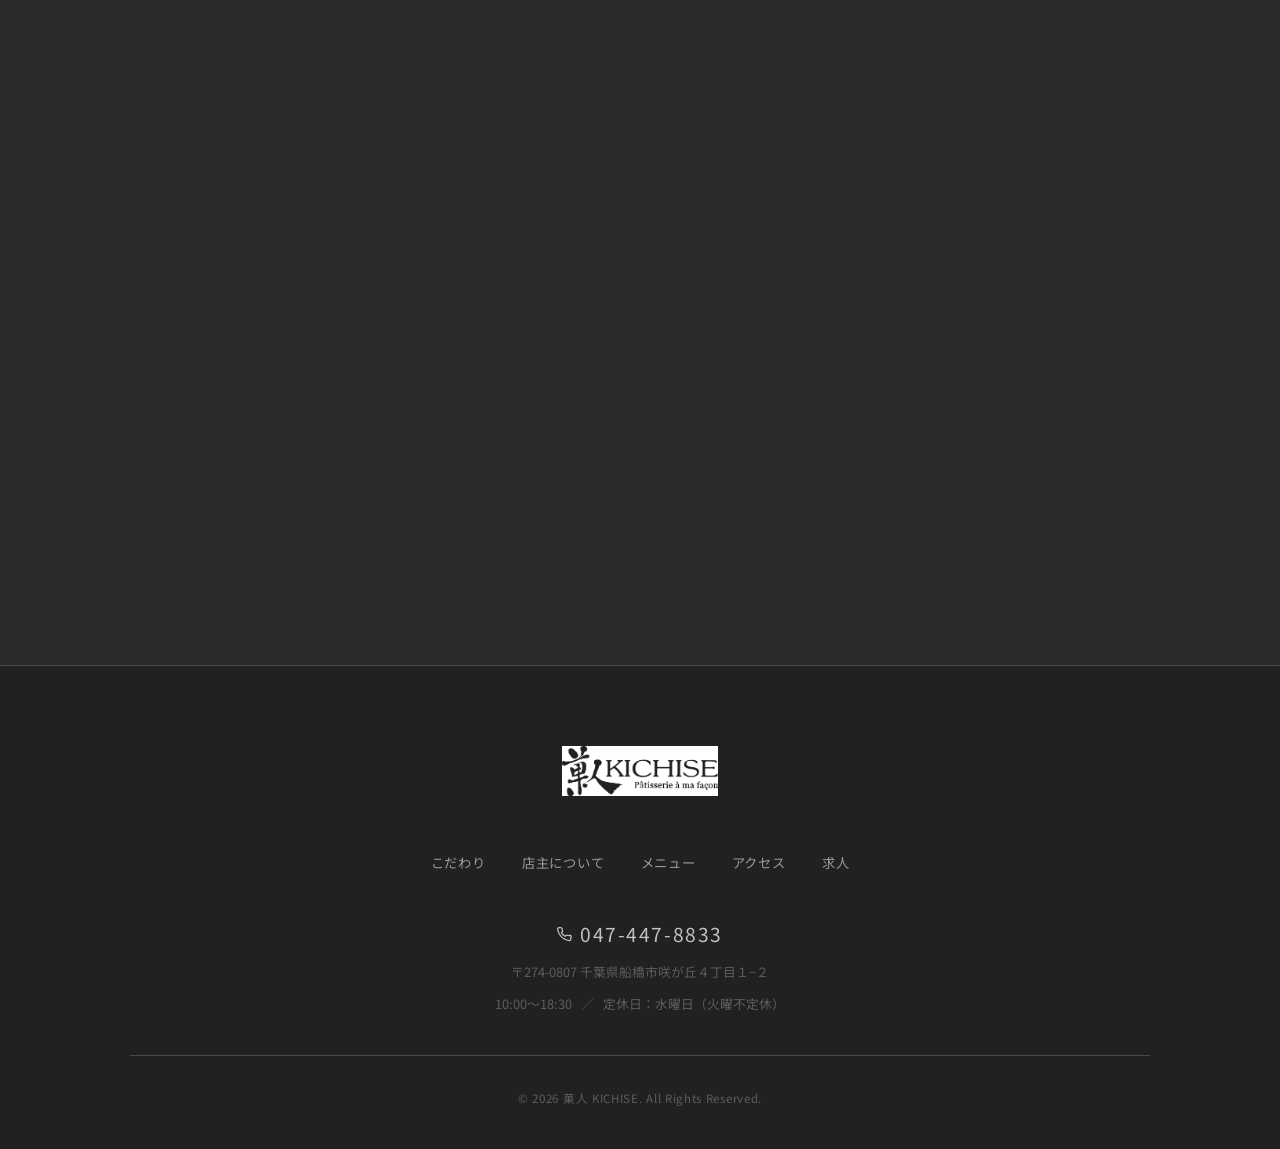
==== commit d786e9f0: "Update KICHISE site content and menu visuals" ====
--- a/menu.html
+++ b/menu.html
@@ -19,8 +19,7 @@
   <header id="header" class="scrolled">
     <div class="header-inner">
       <a href="index.html" class="logo">
-        <span class="logo-en">Patisserie</span>
-        <span class="logo-jp">菓人 KICHISE</span>
+        <img src="img/logo.jpg" alt="菓人 KICHISE" class="logo-img">
       </a>
 
       <nav class="global-nav" id="globalNav">
@@ -287,10 +286,28 @@
       <div class="other-grid">
 
         <div class="other-card reveal">
+          <div class="other-card-img other-card-img--petit-gateau">
+            <div class="other-card-label-wrap">
+              <p class="other-card-en">Petit Gateau</p>
+              <h3 class="other-card-name">プチガトー</h3>
+            </div>
+          </div>
+        </div>
+
+        <div class="other-card reveal">
           <div class="other-card-img other-card-img--yakigashi">
             <div class="other-card-label-wrap">
               <p class="other-card-en">Baked Sweets</p>
               <h3 class="other-card-name">焼菓子</h3>
+            </div>
+          </div>
+        </div>
+
+        <div class="other-card reveal">
+          <div class="other-card-img other-card-img--chocolat">
+            <div class="other-card-label-wrap">
+              <p class="other-card-en">Chocolat</p>
+              <h3 class="other-card-name">ショコラ</h3>
             </div>
           </div>
         </div>
@@ -335,8 +352,7 @@
   <footer class="footer">
     <div class="footer-inner container">
       <div class="footer-logo">
-        <p class="footer-logo-en">Patisserie</p>
-        <p class="footer-logo-jp">菓人 KICHISE</p>
+        <img src="img/logo.jpg" alt="菓人 KICHISE" class="footer-logo-img">
       </div>
 
       <div class="footer-nav">
@@ -386,6 +402,92 @@
     mobileLinks.forEach(link => link.addEventListener('click', () => toggleMenu(false)));
     document.querySelector('.mobile-tel').addEventListener('click', () => toggleMenu(false));
 
+    const decoGrid = document.querySelector('.deco-grid');
+    const decoCards = Array.from(document.querySelectorAll('.deco-card'));
+    const mobileSliderMedia = window.matchMedia('(max-width: 767px)');
+    let decoSliders = null;
+
+    function createDecoSlider(title, cards) {
+      const slider = document.createElement('section');
+      slider.className = 'deco-slider';
+
+      const heading = document.createElement('h3');
+      heading.className = 'deco-slider-title';
+      heading.textContent = title;
+
+      const viewport = document.createElement('div');
+      viewport.className = 'deco-slider-viewport';
+
+      const track = document.createElement('div');
+      track.className = 'deco-slider-track';
+
+      const controls = document.createElement('div');
+      controls.className = 'deco-slider-controls';
+
+      const count = document.createElement('span');
+      count.className = 'deco-slider-count';
+
+      let current = 0;
+      function update() {
+        count.textContent = `${current + 1} / ${cards.length}`;
+      }
+
+      function syncCurrentFromScroll() {
+        const slideWidth = track.clientWidth || 1;
+        current = Math.round(track.scrollLeft / slideWidth);
+        current = Math.max(0, Math.min(current, cards.length - 1));
+        update();
+      }
+
+      track.addEventListener('scroll', () => requestAnimationFrame(syncCurrentFromScroll), { passive: true });
+
+      cards.forEach(card => track.appendChild(card));
+      viewport.appendChild(track);
+      controls.append(count);
+      slider.append(heading, viewport, controls);
+      update();
+
+      return slider;
+    }
+
+    function enableMobileDecoSliders() {
+      if (decoSliders) return;
+
+      const regularCards = decoCards.filter(card => !card.querySelector('.deco-badge'));
+      const seasonalCards = decoCards.filter(card => card.querySelector('.deco-badge'));
+      decoSliders = document.createElement('div');
+      decoSliders.className = 'deco-mobile-sliders';
+      decoSliders.append(
+        createDecoSlider('定番デコレーション', regularCards),
+        createDecoSlider('季節限定デコレーション', seasonalCards)
+      );
+      decoGrid.classList.add('deco-grid--mobile-enhanced');
+      decoGrid.after(decoSliders);
+    }
+
+    function disableMobileDecoSliders() {
+      if (!decoSliders) return;
+
+      decoCards.forEach(card => {
+        card.classList.remove('is-active');
+        decoGrid.appendChild(card);
+      });
+      decoSliders.remove();
+      decoSliders = null;
+      decoGrid.classList.remove('deco-grid--mobile-enhanced');
+    }
+
+    function syncDecoSliders() {
+      if (mobileSliderMedia.matches) {
+        enableMobileDecoSliders();
+      } else {
+        disableMobileDecoSliders();
+      }
+    }
+
+    syncDecoSliders();
+    mobileSliderMedia.addEventListener('change', syncDecoSliders);
+
     const revealEls = document.querySelectorAll('.reveal');
     const revealObserver = new IntersectionObserver((entries) => {
       entries.forEach(entry => {
--- a/index.css
+++ b/index.css
@@ -1,23 +1,25 @@
 /* ============================================================
    菓人 KICHISE — Main Stylesheet
-   Design: Dark / Silver Accent
+   Design: #333132 Base / Silver / Dark Brown Accent
    ============================================================ */
 
 @import url('https://fonts.googleapis.com/css2?family=Cormorant+Garamond:ital,wght@0,300;0,400;0,600;1,300;1,400&family=Noto+Sans+JP:wght@300;400;500&family=Noto+Serif+JP:wght@300;400;600&display=swap');
 
 /* ---- Custom Properties ---- */
 :root {
-  --bg-primary:    #0C0C0C;
-  --bg-secondary:  #111111;
-  --bg-card:       #181818;
-  --accent:        #B4B4B4;
-  --accent-lt:     #D8D8D8;
-  --accent-bright: #EFEFEF;
-  --text-main:     #F2F2F2;
-  --text-sub:      #8A8A8A;
-  --text-muted:    #4A4A4A;
-  --border:        #252525;
-  --border-lt:     #333333;
+  --bg-primary:    #333132;
+  --bg-secondary:  #2B2A2A;
+  --bg-card:       #3D3B3B;
+  --accent:        #BFC1C2;   /* silver */
+  --accent-lt:     #CED0D1;   /* lighter silver */
+  --accent-bright: #E2E3E4;   /* brightest silver */
+  --brown:         #8B5A3A;   /* dark brown */
+  --brown-lt:      #A46A46;   /* lighter brown */
+  --text-main:     #F0EEEE;
+  --text-sub:      #9C9A9A;
+  --text-muted:    #5E5C5C;
+  --border:        #4A4848;
+  --border-lt:     #5E5B5B;
 
   --font-serif-jp: 'Noto Serif JP', serif;
   --font-sans-jp:  'Noto Sans JP', sans-serif;
@@ -39,22 +41,6 @@
 body {
   font-family: var(--font-sans-jp);
   background-color: var(--bg-primary);
-  /* subtle silver grain texture */
-  background-image:
-    repeating-linear-gradient(
-      90.5deg,
-      transparent 0px, transparent 4px,
-      rgba(220,220,220,0.012) 4px, rgba(220,220,220,0.012) 5px,
-      transparent 5px, transparent 14px,
-      rgba(0,0,0,0.06) 14px, rgba(0,0,0,0.06) 16px
-    ),
-    repeating-linear-gradient(
-      89deg,
-      transparent 0px, transparent 32px,
-      rgba(200,200,200,0.015) 32px, rgba(200,200,200,0.015) 34px,
-      transparent 34px, transparent 68px,
-      rgba(0,0,0,0.045) 68px, rgba(0,0,0,0.045) 70px
-    );
   color: var(--text-main);
   line-height: 1.9;
   overflow-x: hidden;
@@ -136,7 +122,7 @@
   transition: background 0.4s ease, box-shadow 0.4s ease;
 }
 #header.scrolled {
-  background: rgba(10, 10, 10, 0.96);
+  background: rgba(43, 42, 42, 0.97);
   backdrop-filter: blur(10px);
   -webkit-backdrop-filter: blur(10px);
   box-shadow: 0 1px 0 var(--border);
@@ -160,6 +146,11 @@
   line-height: 1;
   gap: 5px;
   flex-shrink: 0;
+}
+.logo-img {
+  height: 40px;
+  width: auto;
+  object-fit: contain;
 }
 .logo-en {
   font-family: var(--font-en);
@@ -225,7 +216,7 @@
 }
 .btn-tel:hover {
   background: var(--accent);
-  color: var(--bg-primary);
+  color: var(--bg-secondary);
   border-color: var(--accent);
 }
 
@@ -259,7 +250,7 @@
   position: fixed;
   inset: 0;
   z-index: 999;
-  background: rgba(8, 8, 8, 0.97);
+  background: rgba(43, 42, 42, 0.98);
   display: flex;
   align-items: center;
   justify-content: center;
@@ -334,9 +325,9 @@
   inset: 0;
   background: linear-gradient(
     to bottom,
-    rgba(8, 8, 8, 0.40) 0%,
-    rgba(8, 8, 8, 0.58) 55%,
-    rgba(8, 8, 8, 0.82) 100%
+    rgba(43, 42, 42, 0.42) 0%,
+    rgba(43, 42, 42, 0.60) 55%,
+    rgba(43, 42, 42, 0.85) 100%
   );
 }
 
@@ -398,118 +389,88 @@
    CONCEPT
    ============================================================ */
 .section-concept {
+  position: relative;
   padding: var(--section-py) 0;
-  background: var(--bg-secondary);
+  background:
+    linear-gradient(rgba(30, 28, 28, 0.86), rgba(30, 28, 28, 0.86)),
+    url('img/concept-bg.jpg') center / cover no-repeat;
+  background-attachment: fixed;
 }
 
 .concept-grid {
   display: grid;
-  grid-template-columns: repeat(3, 1fr);
-  gap: 1px;
-  background: var(--border);
+  grid-template-columns: repeat(2, minmax(0, 1fr));
+  gap: 28px;
+  background: transparent;
 }
 
 .concept-card {
-  background: var(--bg-card);
-  padding: 52px 36px;
+  background: transparent;
+  padding: 18% 17%;
   position: relative;
-  transition: background 0.3s;
-}
-.concept-card:hover { background: #1E1E1E; }
-
-/* 4th & 5th cards centered */
-.concept-card:nth-child(4),
-.concept-card:nth-child(5) {
-  grid-column: auto;
+  aspect-ratio: 1 / 1;
+  min-height: 420px;
+  display: flex;
+  flex-direction: column;
+  justify-content: center;
+  align-items: center;
+  text-align: center;
+  transition: transform 0.3s ease;
+}
+.concept-card:hover { transform: translateY(-3px); }
+
+.concept-card::before {
+  content: "";
+  position: absolute;
+  inset: 0;
+  background: url('img/concept-frame.png') center / contain no-repeat;
+  opacity: 0.42;
+  pointer-events: none;
+}
+
+.concept-card::after {
+  content: "";
+  position: absolute;
+  inset: 17%;
+  background: rgba(30, 28, 28, 0.28);
+  clip-path: polygon(30% 0, 70% 0, 100% 30%, 100% 70%, 70% 100%, 30% 100%, 0 70%, 0 30%);
+  pointer-events: none;
+}
+
+.concept-card > * {
+  position: relative;
+  z-index: 2;
+  width: 100%;
+  max-width: 68%;
+  transform: translateY(-24px);
 }
 
 .concept-num {
   font-family: var(--font-en);
-  font-size: 2.8rem;
+  font-size: 2.35rem;
   font-weight: 300;
   color: var(--border-lt);
   line-height: 1;
-  margin-bottom: 20px;
+  margin-bottom: 16px;
   letter-spacing: 0.05em;
 }
 
 .concept-card-title {
   font-family: var(--font-serif-jp);
   font-weight: 400;
-  font-size: 1.05rem;
-  line-height: 1.75;
+  font-size: 1rem;
+  line-height: 1.65;
   letter-spacing: 0.07em;
   color: var(--text-main);
-  margin-bottom: 18px;
-  padding-bottom: 18px;
+  margin-bottom: 14px;
+  padding-bottom: 14px;
   border-bottom: 1px solid var(--border);
 }
 
 .concept-card-text {
-  font-size: 0.855rem;
+  font-size: 0.8rem;
   color: var(--text-sub);
-  line-height: 2;
-}
-
-
-/* ============================================================
-   INSTAGRAM
-   ============================================================ */
-.section-instagram {
-  position: relative;
-  padding: var(--section-py) 0;
-  overflow: hidden;
-}
-
-.instagram-bg-wrap {
-  position: absolute;
-  inset: 0;
-  z-index: 0;
-}
-.instagram-bg {
-  width: 100%;
-  height: 100%;
-  object-fit: cover;
-}
-.instagram-overlay {
-  position: absolute;
-  inset: 0;
-  background: rgba(6, 6, 6, 0.85);
-}
-
-.instagram-inner {
-  position: relative;
-  z-index: 1;
-  text-align: center;
-}
-
-.section-head.light .section-title { color: var(--text-main); }
-
-.instagram-lead {
-  font-family: var(--font-serif-jp);
-  font-weight: 300;
-  font-size: 1rem;
-  color: var(--text-sub);
-  line-height: 2.1;
-  margin-bottom: 44px;
-  letter-spacing: 0.05em;
-}
-
-.btn-instagram {
-  display: inline-flex;
-  align-items: center;
-  gap: 12px;
-  font-family: var(--font-sans-jp);
-  font-size: 0.9rem;
-  letter-spacing: 0.1em;
-  color: var(--bg-primary);
-  background: var(--accent-lt);
-  padding: 16px 44px;
-  border-radius: var(--radius);
-  transition: background 0.3s, color 0.3s;
-}
-.btn-instagram:hover {
-  background: var(--accent-bright);
+  line-height: 1.85;
 }
 
 
@@ -564,14 +525,14 @@
   margin-bottom: 32px;
   padding: 24px 28px;
   background: var(--bg-card);
-  border-left: 2px solid var(--accent);
+  border-left: 2px solid var(--brown);
 }
 
 .story-qual-label {
   font-family: var(--font-en);
   font-size: 0.72rem;
   letter-spacing: 0.3em;
-  color: var(--accent);
+  color: var(--brown-lt);
   text-transform: uppercase;
   margin-bottom: 14px;
 }
@@ -610,7 +571,7 @@
   font-family: var(--font-en);
   font-size: 1.5rem;
   font-weight: 300;
-  color: var(--accent);
+  color: var(--brown-lt);
   letter-spacing: 0.06em;
   flex-shrink: 0;
 }
@@ -654,8 +615,12 @@
   height: 100%;
   object-fit: cover;
   transition: transform 0.6s var(--ease-out);
-}
-.gallery-item:hover img { transform: scale(1.07); }
+  filter: brightness(0.92) saturate(0.9);
+}
+.gallery-item:hover img {
+  transform: scale(1.07);
+  filter: brightness(1) saturate(1);
+}
 
 @keyframes gallery-scroll {
   0%   { transform: translateX(0); }
@@ -736,7 +701,7 @@
   overflow: hidden;
 }
 .access-map-wrap iframe {
-  filter: grayscale(60%) invert(88%) hue-rotate(180deg);
+  filter: grayscale(55%) invert(88%) hue-rotate(180deg) brightness(0.88);
 }
 
 
@@ -777,7 +742,7 @@
 }
 .btn-recruit:hover {
   background: var(--accent);
-  color: var(--bg-primary);
+  color: var(--bg-secondary);
   border-color: var(--accent);
 }
 
@@ -786,7 +751,7 @@
    FOOTER
    ============================================================ */
 .footer {
-  background: #080808;
+  background: #222021;
   border-top: 1px solid var(--border);
   padding: 80px 0 40px;
 }
@@ -799,6 +764,12 @@
   gap: 40px;
 }
 
+.footer-logo-img {
+  height: 50px;
+  width: auto;
+  object-fit: contain;
+  margin-bottom: 10px;
+}
 .footer-logo-en {
   font-family: var(--font-en);
   font-size: 0.7rem;
@@ -874,7 +845,12 @@
   .tel-num    { display: none; }
   .btn-tel    { padding: 8px 14px; }
 
-  .concept-grid { grid-template-columns: 1fr 1fr; }
+  .concept-grid { grid-template-columns: 1fr 1fr; gap: 22px; }
+  .concept-card { min-height: 360px; padding: 17% 16%; }
+  .concept-card > * { max-width: 74%; transform: translateY(-18px); }
+  .concept-num { font-size: 2.1rem; margin-bottom: 12px; }
+  .concept-card-title { font-size: 0.94rem; line-height: 1.55; margin-bottom: 12px; padding-bottom: 12px; }
+  .concept-card-text { font-size: 0.76rem; line-height: 1.75; }
 
   .story-grid {
     grid-template-columns: 1fr;
@@ -906,30 +882,33 @@
   .logo-jp { font-size: 1rem; }
   .logo-en { font-size: 0.6rem; }
 
-  /* Hero */
   .hero-title { font-size: 1.7rem; }
   .hero-sub   { font-size: 0.85rem; letter-spacing: 0.12em; }
   .hero-en    { font-size: 0.72rem; letter-spacing: 0.28em; margin-bottom: 16px; }
 
-  /* Section head */
   .section-title  { font-size: 1.45rem; }
   .section-head   { margin-bottom: 48px; }
 
-  /* Concept */
-  .concept-grid { grid-template-columns: 1fr; background: var(--bg-secondary); gap: 1px; }
-  .concept-card { padding: 40px 24px; }
-
-  /* Gallery */
+  .section-concept { background-attachment: scroll; }
+  .concept-grid { grid-template-columns: 1fr; background: transparent; gap: 22px; }
+  .concept-card {
+    aspect-ratio: 1 / 1;
+    min-height: 0;
+    padding: 20% 17%;
+  }
+  .concept-card > * { max-width: 76%; transform: translateY(-14px); }
+  .concept-num { font-size: 2rem; margin-bottom: 12px; }
+  .concept-card-title { font-size: 0.95rem; line-height: 1.55; margin-bottom: 12px; padding-bottom: 12px; }
+  .concept-card-text { font-size: 0.76rem; line-height: 1.75; }
+
   .gallery-item { width: 270px; }
   @keyframes gallery-scroll {
     0%   { transform: translateX(0); }
     100% { transform: translateX(calc(-284px * 8)); }
   }
 
-  /* Story */
   .story-img { aspect-ratio: 4 / 3; }
 
-  /* Access */
   .access-table th { width: 100px; font-size: 0.82rem; }
   .access-table td { font-size: 0.82rem; }
   .access-table th,
@@ -938,7 +917,6 @@
 
   .container { padding: 0 20px; }
 
-  /* Footer */
   .footer-nav ul { gap: 10px 24px; }
   .footer-hours  { display: none; }
 }
@@ -949,6 +927,83 @@
    ============================================================ */
 @media (max-width: 480px) {
   .hero-title { font-size: 1.45rem; }
-  .btn-instagram,
   .btn-recruit { font-size: 0.82rem; padding: 14px 28px; }
 }
+
+/* ============================================================
+   FIXED INSTAGRAM BUTTON
+   ============================================================ */
+.fixed-instagram-btn {
+  position: fixed;
+  bottom: 30px;
+  right: 30px;
+  width: 132px;
+  height: 99px;
+  border-radius: 0;
+  display: flex;
+  align-items: center;
+  justify-content: center;
+  transition: transform 0.3s ease;
+  z-index: 100;
+  padding: 0;
+  border: none;
+  background: transparent;
+  cursor: pointer;
+}
+
+.fixed-instagram-btn::before {
+  content: attr(data-tooltip);
+  position: absolute;
+  right: 0;
+  bottom: calc(100% + 12px);
+  width: max-content;
+  max-width: 240px;
+  padding: 8px 12px;
+  border-radius: 4px;
+  background: rgba(20, 18, 16, 0.9);
+  color: #fff;
+  font-size: 0.82rem;
+  line-height: 1.4;
+  letter-spacing: 0;
+  opacity: 0;
+  pointer-events: none;
+  transform: translateY(6px);
+  transition: opacity 0.25s ease, transform 0.25s ease;
+  white-space: nowrap;
+}
+
+.fixed-instagram-btn:hover::before,
+.fixed-instagram-btn:focus-visible::before {
+  opacity: 1;
+  transform: translateY(0);
+}
+
+.fixed-instagram-btn:hover {
+  transform: scale(1.1);
+}
+
+.instagram-icon {
+  width: 100%;
+  height: 100%;
+  border-radius: 0;
+  object-fit: contain;
+  filter: drop-shadow(0 2px 4px rgba(0, 0, 0, 0.1));
+}
+
+@media (max-width: 768px) {
+  .fixed-instagram-btn {
+    width: 112px;
+    height: 84px;
+    bottom: 25px;
+    right: 25px;
+  }
+}
+
+@media (max-width: 480px) {
+  .fixed-instagram-btn {
+    width: 96px;
+    height: 72px;
+    bottom: 20px;
+    right: 20px;
+  }
+}
--- a/menu.css
+++ b/menu.css
@@ -76,9 +76,12 @@
   overflow: hidden;
   transition: transform 0.3s var(--ease-out), box-shadow 0.3s;
 }
+.deco-card:nth-child(-n+9) { order: 2; }
+.deco-card:nth-child(n+10) { order: 1; }
+
 .deco-card:hover {
   transform: translateY(-4px);
-  box-shadow: 0 14px 36px rgba(0,0,0,0.5);
+  box-shadow: 0 14px 36px rgba(0,0,0,0.45);
 }
 
 .deco-card-img {
@@ -91,8 +94,12 @@
   height: 100%;
   object-fit: cover;
   transition: transform 0.6s var(--ease-out);
-}
-.deco-card:hover .deco-card-img img { transform: scale(1.06); }
+  filter: brightness(0.92) saturate(0.88);
+}
+.deco-card:hover .deco-card-img img {
+  transform: scale(1.06);
+  filter: brightness(1) saturate(1);
+}
 
 .deco-badge {
   position: absolute;
@@ -101,8 +108,8 @@
   font-family: var(--font-sans-jp);
   font-size: 0.68rem;
   letter-spacing: 0.08em;
-  color: var(--bg-primary);
-  background: var(--accent);
+  color: #F0EEEE;
+  background: var(--brown);
   padding: 4px 10px;
   border-radius: 1px;
 }
@@ -130,9 +137,13 @@
 
 .deco-seasonal {
   font-size: 0.74rem;
-  color: var(--accent);
+  color: var(--brown-lt);
   letter-spacing: 0.04em;
   margin-top: 6px;
+}
+
+.deco-mobile-sliders {
+  display: none;
 }
 
 /* ============================================================
@@ -145,7 +156,7 @@
 
 .other-grid {
   display: grid;
-  grid-template-columns: repeat(4, 1fr);
+  grid-template-columns: repeat(6, 1fr);
   gap: 16px;
   margin-bottom: 48px;
 }
@@ -166,13 +177,21 @@
 .other-card:hover .other-card-img { transform: scale(1.02); }
 
 /* Category backgrounds using photos */
+.other-card-img--petit-gateau {
+  background: linear-gradient(160deg, rgba(6,6,6,0.3) 0%, rgba(6,6,6,0.75) 100%),
+              url('img/petit-gateau.jpg') center/cover no-repeat;
+}
 .other-card-img--yakigashi {
   background: linear-gradient(160deg, rgba(6,6,6,0.3) 0%, rgba(6,6,6,0.75) 100%),
-              url('img/kogane_roll.jpg') center/cover no-repeat;
+              url('img/yakigasi.png') center/cover no-repeat;
+}
+.other-card-img--chocolat {
+  background: linear-gradient(160deg, rgba(6,6,6,0.3) 0%, rgba(6,6,6,0.75) 100%),
+              url('img/chocolat.png') center/cover no-repeat;
 }
 .other-card-img--tart {
   background: linear-gradient(160deg, rgba(6,6,6,0.3) 0%, rgba(6,6,6,0.75) 100%),
-              url('img/deco/fruits_garden_tart.jpg') center/cover no-repeat;
+              url('img/tart-showcase.jpg') center/cover no-repeat;
 }
 .other-card-img--gelato {
   background: linear-gradient(160deg, rgba(6,6,6,0.3) 0%, rgba(6,6,6,0.75) 100%),
@@ -180,7 +199,7 @@
 }
 .other-card-img--confiture {
   background: linear-gradient(160deg, rgba(6,6,6,0.3) 0%, rgba(6,6,6,0.75) 100%),
-              url('img/photo_7.jpg') center/cover no-repeat;
+              url('img/confiture.jpg') center/cover no-repeat;
 }
 
 .other-card-label-wrap {
@@ -237,10 +256,63 @@
     padding-bottom: 56px;
   }
 
-  .deco-grid {
-    grid-template-columns: 1fr;
-    gap: 20px;
-  }
+  .deco-grid--mobile-enhanced {
+    display: none;
+  }
+
+  .deco-mobile-sliders {
+    display: grid;
+    gap: 32px;
+  }
+
+  .deco-slider {
+    display: grid;
+    gap: 16px;
+  }
+
+  .deco-slider-title {
+    font-family: var(--font-serif-jp);
+    font-size: 1.08rem;
+    font-weight: 400;
+    color: var(--text-main);
+    letter-spacing: 0.1em;
+    text-align: center;
+  }
+
+  .deco-slider-viewport {
+    overflow: hidden;
+  }
+
+  .deco-slider-track {
+    display: flex;
+    overflow-x: auto;
+    scroll-snap-type: x mandatory;
+    scroll-behavior: smooth;
+    -webkit-overflow-scrolling: touch;
+    scrollbar-width: none;
+  }
+
+  .deco-slider-track::-webkit-scrollbar {
+    display: none;
+  }
+
+  .deco-slider-viewport .deco-card {
+    flex: 0 0 100%;
+    scroll-snap-align: center;
+  }
+
+  .deco-slider-controls {
+    text-align: center;
+  }
+
+  .deco-slider-count {
+    min-width: 54px;
+    font-family: var(--font-en);
+    color: var(--text-muted);
+    letter-spacing: 0.08em;
+    text-align: center;
+  }
+
   .deco-card-img { aspect-ratio: 3 / 2; }
 
   .other-grid { grid-template-columns: repeat(2, 1fr); gap: 12px; }
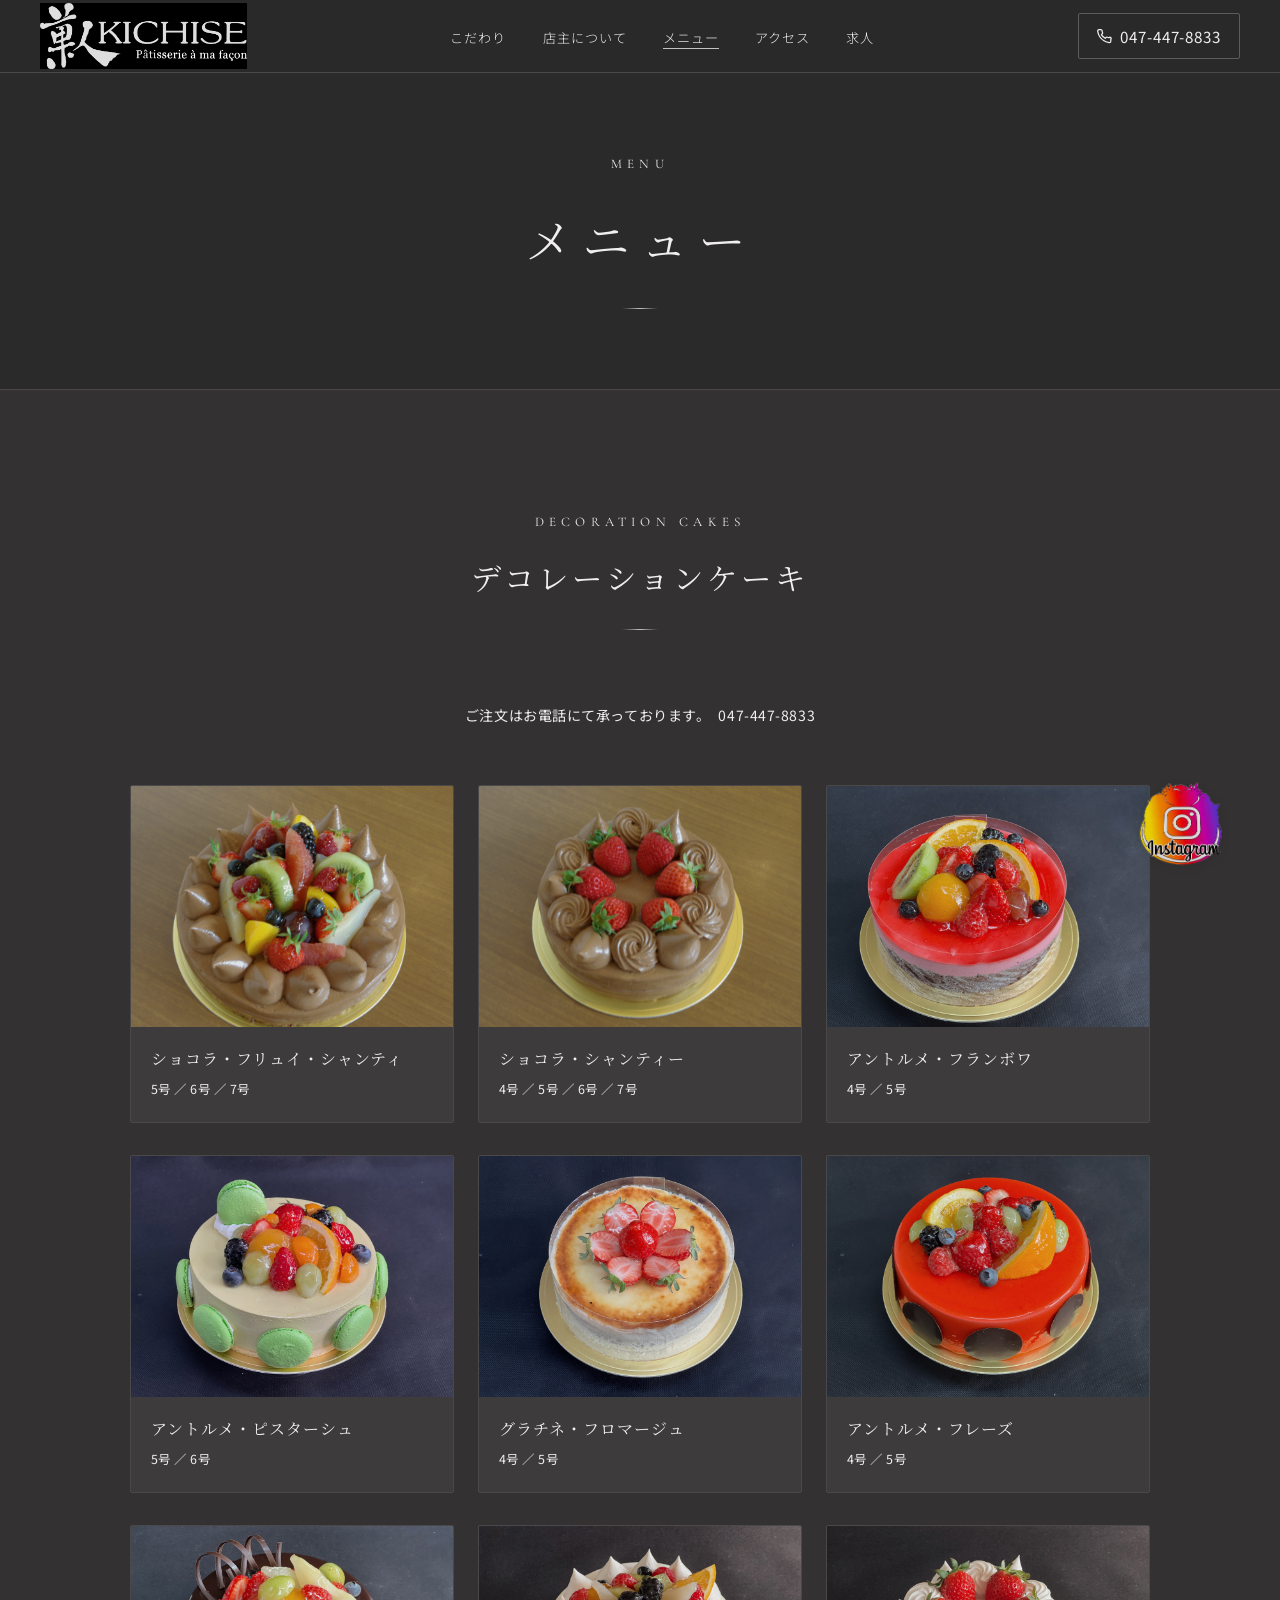
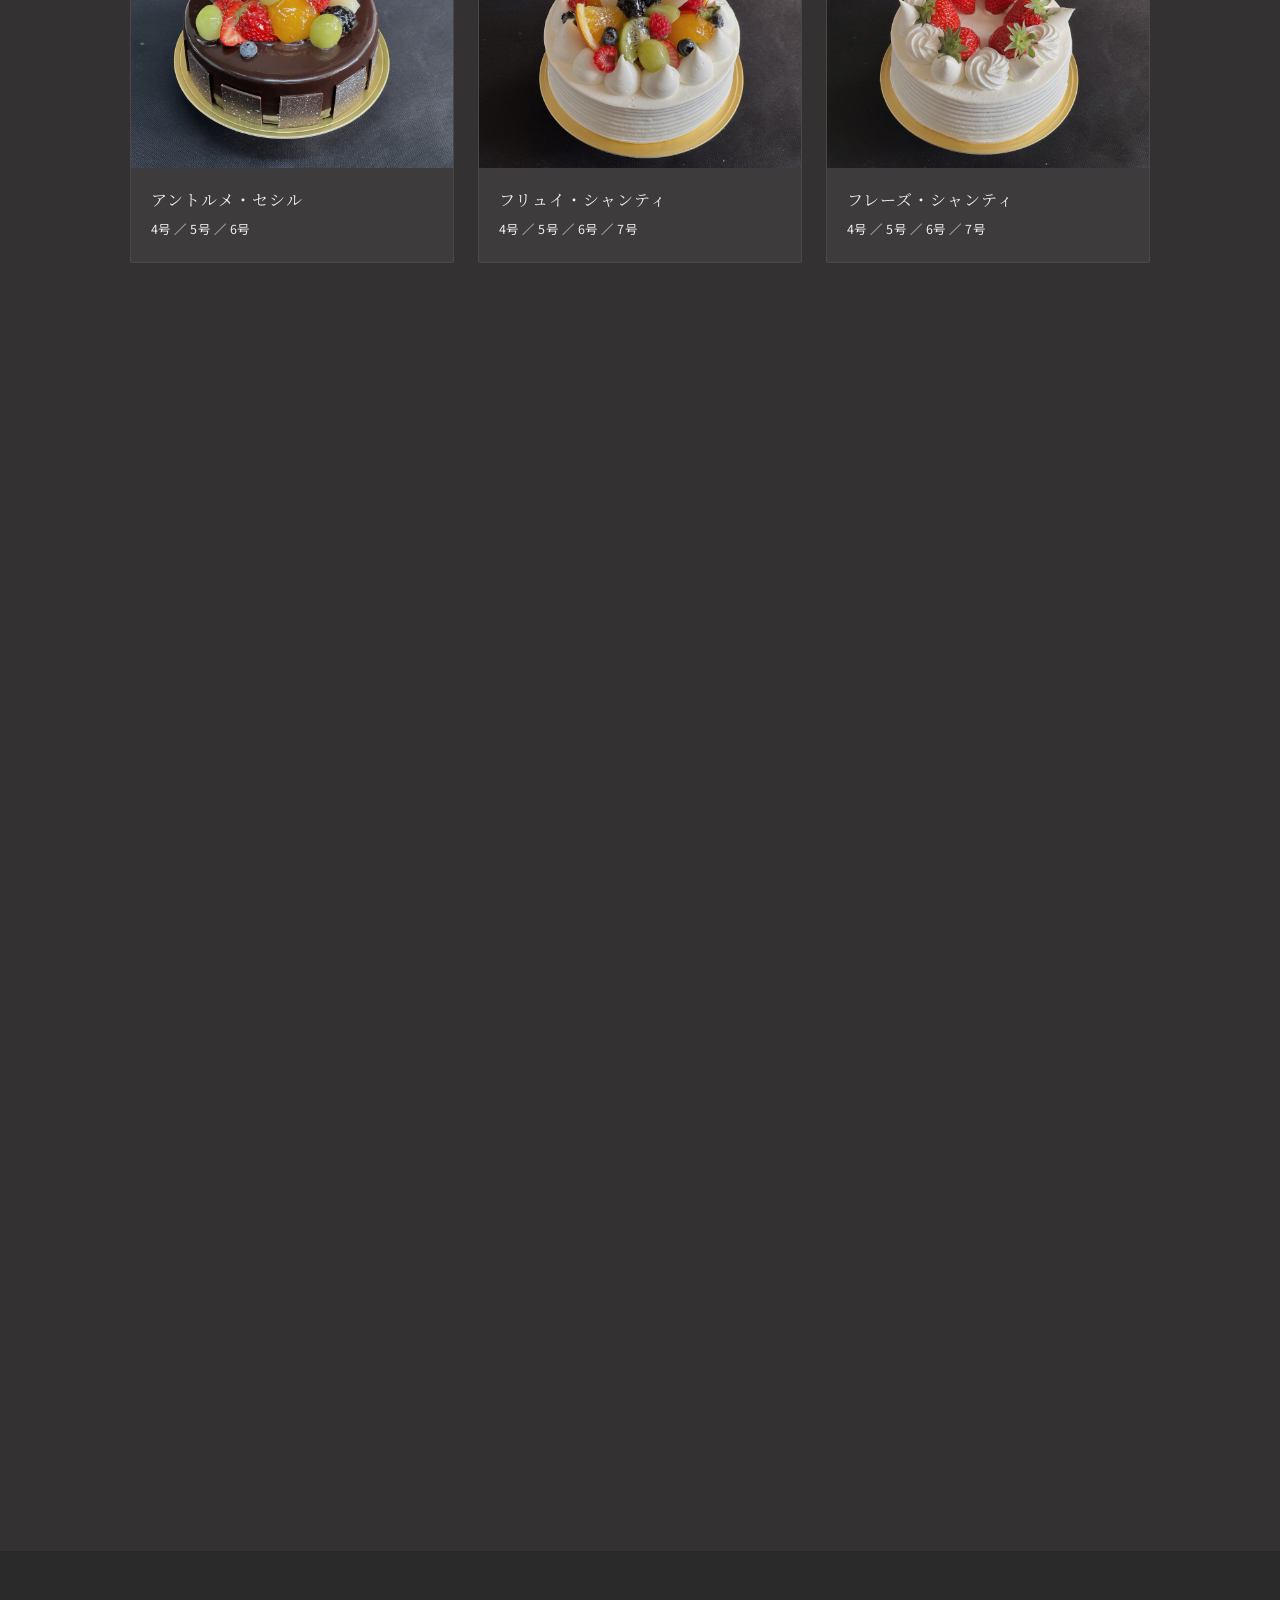
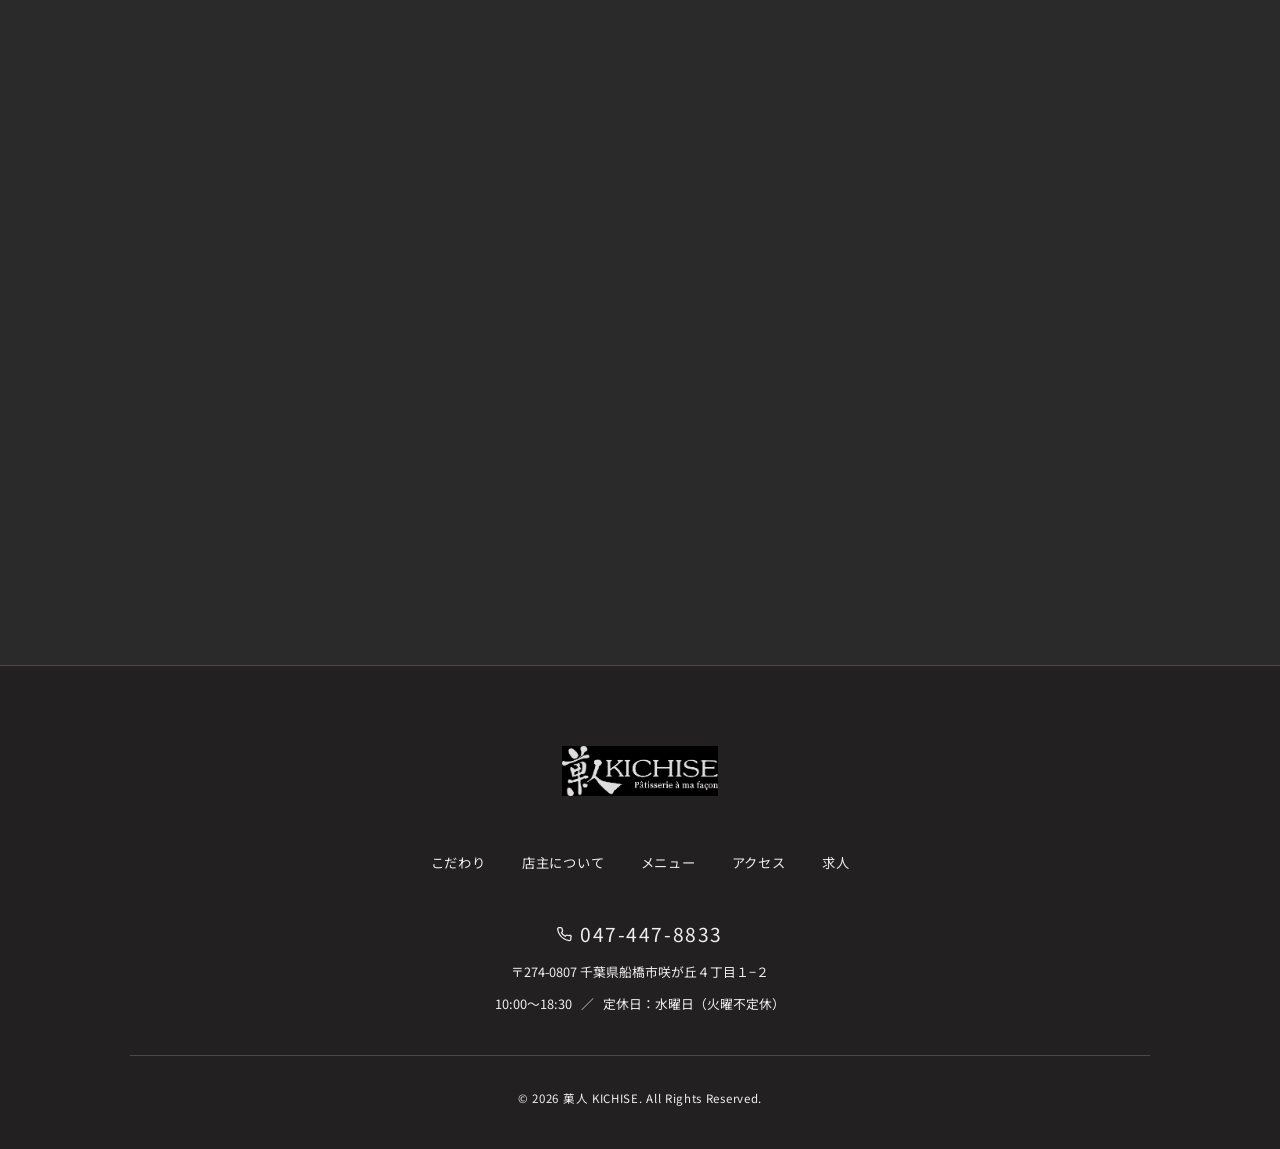
==== commit a3836dd5: "修正版" ====
--- a/menu.html
+++ b/menu.html
@@ -382,6 +382,11 @@
     </div>
   </footer>
 
+  <!-- Fixed Instagram Button -->
+  <a href="https://www.instagram.com/kajin_kichise/" target="_blank" rel="noopener noreferrer" class="fixed-instagram-btn" aria-label="Instagramをフォロー" data-tooltip="最新情報をInstagramでチェック">
+    <img src="img/aikonh.png?v=1" alt="Instagram" class="instagram-icon">
+  </a>
+
   <script>
     const hamburger = document.getElementById('hamburger');
     const mobileNav = document.getElementById('mobileNav');
--- a/index.css
+++ b/index.css
@@ -15,6 +15,7 @@
   --accent-bright: #E2E3E4;   /* brightest silver */
   --brown:         #8B5A3A;   /* dark brown */
   --brown-lt:      #A46A46;   /* lighter brown */
+  --text-image:    #F0EEEE;
   --text-main:     #F0EEEE;
   --text-sub:      #9C9A9A;
   --text-muted:    #5E5C5C;
@@ -41,7 +42,7 @@
 body {
   font-family: var(--font-sans-jp);
   background-color: var(--bg-primary);
-  color: var(--text-main);
+  color: var(--text-image);
   line-height: 1.9;
   overflow-x: hidden;
   -webkit-font-smoothing: antialiased;
@@ -71,7 +72,7 @@
   font-family: var(--font-en);
   font-size: 0.82rem;
   letter-spacing: 0.4em;
-  color: var(--accent);
+  color: var(--text-image);
   text-transform: uppercase;
   display: block;
   margin-bottom: 14px;
@@ -81,7 +82,7 @@
   font-family: var(--font-serif-jp);
   font-weight: 400;
   font-size: 1.9rem;
-  color: var(--text-main);
+  color: var(--text-image);
   letter-spacing: 0.14em;
   margin-bottom: 22px;
 }
@@ -148,15 +149,16 @@
   flex-shrink: 0;
 }
 .logo-img {
-  height: 40px;
+  height: 66px;
   width: auto;
   object-fit: contain;
+  filter: invert(1);
 }
 .logo-en {
   font-family: var(--font-en);
   font-size: 0.65rem;
   letter-spacing: 0.3em;
-  color: var(--accent);
+  color: var(--text-image);
   text-transform: uppercase;
 }
 .logo-jp {
@@ -164,7 +166,7 @@
   font-size: 1.1rem;
   font-weight: 400;
   letter-spacing: 0.1em;
-  color: var(--text-main);
+  color: var(--text-image);
 }
 
 /* Global Nav */
@@ -177,7 +179,7 @@
   font-size: 0.82rem;
   font-weight: 300;
   letter-spacing: 0.08em;
-  color: var(--text-sub);
+  color: var(--text-image);
   position: relative;
   padding-bottom: 2px;
   transition: color 0.3s;
@@ -190,7 +192,7 @@
   background: var(--accent);
   transition: width 0.3s var(--ease-out);
 }
-.nav-link:hover { color: var(--accent-lt); }
+.nav-link:hover { color: var(--text-image); }
 .nav-link:hover::after { width: 100%; }
 
 /* Header Right */
@@ -208,7 +210,7 @@
   font-family: var(--font-sans-jp);
   font-size: 0.95rem;
   letter-spacing: 0.06em;
-  color: var(--accent);
+  color: var(--text-image);
   border: 1px solid var(--border-lt);
   padding: 8px 18px;
   border-radius: var(--radius);
@@ -216,7 +218,7 @@
 }
 .btn-tel:hover {
   background: var(--accent);
-  color: var(--bg-secondary);
+  color: var(--text-image);
   border-color: var(--accent);
 }
 
@@ -274,10 +276,10 @@
   font-size: 1.4rem;
   font-weight: 300;
   letter-spacing: 0.18em;
-  color: var(--text-main);
+  color: var(--text-image);
   transition: color 0.3s;
 }
-.mobile-nav-link:hover { color: var(--accent); }
+.mobile-nav-link:hover { color: var(--text-image); }
 
 .mobile-tel {
   display: inline-flex;
@@ -286,7 +288,7 @@
   font-family: var(--font-sans-jp);
   font-size: 1.25rem;
   letter-spacing: 0.08em;
-  color: var(--accent);
+  color: var(--text-image);
   border: 1px solid var(--border-lt);
   padding: 14px 32px;
   border-radius: var(--radius);
@@ -313,12 +315,18 @@
   position: absolute;
   inset: 0;
   z-index: 0;
+  background: #111;
 }
 .hero-bg {
   width: 100%;
   height: 100%;
-  object-fit: cover;
-  object-position: center;
+  object-fit: contain;
+  object-position: center center;
+  opacity: 1;
+  transition: opacity 0.7s ease;
+}
+.hero-bg.is-fading {
+  opacity: 0;
 }
 .hero-overlay {
   position: absolute;
@@ -341,7 +349,7 @@
   font-family: var(--font-en);
   font-size: 0.85rem;
   letter-spacing: 0.45em;
-  color: var(--accent);
+  color: var(--text-image);
   text-transform: uppercase;
   margin-bottom: 22px;
 }
@@ -352,7 +360,7 @@
   font-size: clamp(1.9rem, 4.5vw, 3.2rem);
   line-height: 1.7;
   letter-spacing: 0.12em;
-  color: var(--text-main);
+  color: var(--text-image);
   margin-bottom: 18px;
 }
 
@@ -361,7 +369,7 @@
   font-weight: 300;
   font-size: clamp(0.88rem, 1.8vw, 1.05rem);
   letter-spacing: 0.2em;
-  color: var(--text-sub);
+  color: var(--text-image);
   margin-bottom: 60px;
 }
 
@@ -370,7 +378,7 @@
   flex-direction: column;
   align-items: center;
   gap: 8px;
-  color: var(--accent);
+  color: var(--text-image);
   font-family: var(--font-en);
   font-size: 0.68rem;
   letter-spacing: 0.32em;
@@ -449,7 +457,7 @@
   font-family: var(--font-en);
   font-size: 2.35rem;
   font-weight: 300;
-  color: var(--border-lt);
+  color: var(--text-image);
   line-height: 1;
   margin-bottom: 16px;
   letter-spacing: 0.05em;
@@ -461,7 +469,7 @@
   font-size: 1rem;
   line-height: 1.65;
   letter-spacing: 0.07em;
-  color: var(--text-main);
+  color: var(--text-image);
   margin-bottom: 14px;
   padding-bottom: 14px;
   border-bottom: 1px solid var(--border);
@@ -469,7 +477,7 @@
 
 .concept-card-text {
   font-size: 0.8rem;
-  color: var(--text-sub);
+  color: var(--text-image);
   line-height: 1.85;
 }
 
@@ -505,7 +513,7 @@
   font-size: 1.05rem;
   font-weight: 400;
   letter-spacing: 0.12em;
-  color: var(--accent-lt);
+  color: var(--text-image);
   margin-bottom: 28px;
   padding-bottom: 18px;
   border-bottom: 1px solid var(--border);
@@ -516,7 +524,7 @@
   font-weight: 300;
   font-size: 0.95rem;
   line-height: 2.1;
-  color: var(--text-sub);
+  color: var(--text-image);
   margin-bottom: 22px;
 }
 
@@ -532,7 +540,7 @@
   font-family: var(--font-en);
   font-size: 0.72rem;
   letter-spacing: 0.3em;
-  color: var(--brown-lt);
+  color: var(--text-image);
   text-transform: uppercase;
   margin-bottom: 14px;
 }
@@ -544,12 +552,12 @@
 }
 .story-qualifications li {
   font-size: 0.88rem;
-  color: var(--text-sub);
+  color: var(--text-image);
   letter-spacing: 0.04em;
 }
 .story-qualifications li::before {
   content: '—';
-  color: var(--accent);
+  color: var(--text-image);
   margin-right: 10px;
 }
 
@@ -571,14 +579,14 @@
   font-family: var(--font-en);
   font-size: 1.5rem;
   font-weight: 300;
-  color: var(--brown-lt);
+  color: var(--text-image);
   letter-spacing: 0.06em;
   flex-shrink: 0;
 }
 
 .timeline-event {
   font-size: 0.88rem;
-  color: var(--text-sub);
+  color: var(--text-image);
   letter-spacing: 0.04em;
   line-height: 1.7;
 }
@@ -659,28 +667,28 @@
   width: 130px;
   font-family: var(--font-serif-jp);
   font-weight: 400;
-  color: var(--accent);
+  color: var(--text-image);
   white-space: nowrap;
 }
-.access-table td { color: var(--text-sub); }
+.access-table td { color: var(--text-image); }
 .access-table tr:first-child th,
 .access-table tr:first-child td { border-top: 1px solid var(--border); }
 
 .access-note {
   font-size: 0.8rem;
-  color: var(--text-muted);
+  color: var(--text-image);
 }
 
 .access-tel {
   font-size: 1.1rem;
   letter-spacing: 0.08em;
-  color: var(--accent-lt);
+  color: var(--text-image);
   transition: opacity 0.3s;
 }
 .access-tel:hover { opacity: 0.75; }
 
 .access-ig {
-  color: var(--accent);
+  color: var(--text-image);
   transition: opacity 0.3s;
 }
 .access-ig:hover { opacity: 0.75; }
@@ -688,7 +696,7 @@
 .access-info-note {
   margin-top: 16px;
   font-size: 0.8rem;
-  color: var(--text-muted);
+  color: var(--text-image);
   line-height: 1.7;
   padding-left: 14px;
   border-left: 1px solid var(--border-lt);
@@ -706,6 +714,83 @@
 
 
 /* ============================================================
+   BUSINESS CALENDAR
+   ============================================================ */
+.section-calendar {
+  padding: var(--section-py) 0;
+  background: var(--bg-primary);
+}
+
+.calendar-inner {
+  max-width: 980px;
+  margin: 0 auto;
+}
+
+.calendar-lead {
+  font-family: var(--font-serif-jp);
+  font-weight: 300;
+  font-size: 0.98rem;
+  line-height: 2;
+  letter-spacing: 0.05em;
+  color: var(--text-image);
+  text-align: center;
+  margin-bottom: 34px;
+}
+
+.calendar-card {
+  background: linear-gradient(180deg, rgba(61, 59, 59, 0.96), rgba(48, 46, 46, 0.98));
+  border: 1px solid var(--border-lt);
+  border-radius: var(--radius);
+  box-shadow: 0 24px 58px rgba(0, 0, 0, 0.22);
+  padding: 22px;
+}
+
+.calendar-frame {
+  width: 100%;
+  height: 600px;
+  border: 1px solid rgba(191, 193, 194, 0.28);
+  border-radius: var(--radius);
+  overflow: hidden;
+  background: var(--bg-primary);
+}
+
+.calendar-frame iframe {
+  display: block;
+  width: 100%;
+  height: 100%;
+  filter: invert(0.88) hue-rotate(180deg) saturate(0.8);
+}
+
+.calendar-legend {
+  display: flex;
+  justify-content: center;
+  flex-wrap: wrap;
+  gap: 14px 28px;
+  padding-top: 22px;
+  color: var(--text-image);
+  font-size: 0.86rem;
+  letter-spacing: 0.06em;
+}
+
+.calendar-legend li {
+  display: inline-flex;
+  align-items: center;
+  gap: 9px;
+}
+
+.legend-dot {
+  width: 10px;
+  height: 10px;
+  border-radius: 50%;
+  flex: 0 0 auto;
+}
+
+.legend-closed { background: #9b6b5b; }
+.legend-special { background: var(--brown-lt); }
+.legend-short { background: var(--accent); }
+
+
+/* ============================================================
    RECRUIT
    ============================================================ */
 .section-recruit {
@@ -721,7 +806,7 @@
   font-family: var(--font-serif-jp);
   font-weight: 300;
   font-size: 1rem;
-  color: var(--text-sub);
+  color: var(--text-image);
   line-height: 2.1;
   margin-bottom: 44px;
   letter-spacing: 0.05em;
@@ -734,7 +819,7 @@
   font-family: var(--font-sans-jp);
   font-size: 0.9rem;
   letter-spacing: 0.1em;
-  color: var(--accent);
+  color: var(--text-image);
   border: 1px solid var(--border-lt);
   padding: 16px 44px;
   border-radius: var(--radius);
@@ -742,7 +827,7 @@
 }
 .btn-recruit:hover {
   background: var(--accent);
-  color: var(--bg-secondary);
+  color: var(--text-image);
   border-color: var(--accent);
 }
 
@@ -768,13 +853,14 @@
   height: 50px;
   width: auto;
   object-fit: contain;
+  filter: invert(1);
   margin-bottom: 10px;
 }
 .footer-logo-en {
   font-family: var(--font-en);
   font-size: 0.7rem;
   letter-spacing: 0.35em;
-  color: var(--accent);
+  color: var(--text-image);
   text-transform: uppercase;
   margin-bottom: 6px;
 }
@@ -783,7 +869,7 @@
   font-size: 1.35rem;
   font-weight: 300;
   letter-spacing: 0.18em;
-  color: var(--text-main);
+  color: var(--text-image);
 }
 
 .footer-nav ul {
@@ -794,11 +880,11 @@
 }
 .footer-nav a {
   font-size: 0.83rem;
-  color: var(--text-sub);
+  color: var(--text-image);
   letter-spacing: 0.06em;
   transition: color 0.3s;
 }
-.footer-nav a:hover { color: var(--accent); }
+.footer-nav a:hover { color: var(--text-image); }
 
 .footer-info {
   display: flex;
@@ -811,7 +897,7 @@
   gap: 8px;
   font-size: 1.2rem;
   letter-spacing: 0.08em;
-  color: var(--accent);
+  color: var(--text-image);
   transition: opacity 0.3s;
 }
 .footer-tel:hover { opacity: 0.75; }
@@ -819,13 +905,13 @@
 .footer-address,
 .footer-hours {
   font-size: 0.8rem;
-  color: var(--text-muted);
+  color: var(--text-image);
   line-height: 1.8;
 }
 
 .footer-copy {
   font-size: 0.72rem;
-  color: var(--text-muted);
+  color: var(--text-image);
   letter-spacing: 0.06em;
   border-top: 1px solid var(--border);
   padding-top: 32px;
@@ -879,12 +965,17 @@
   .sp-only { display: block; }
 
   .header-inner { padding: 0 20px; }
+  .logo-img { height: 40px; }
   .logo-jp { font-size: 1rem; }
   .logo-en { font-size: 0.6rem; }
 
   .hero-title { font-size: 1.7rem; }
   .hero-sub   { font-size: 0.85rem; letter-spacing: 0.12em; }
   .hero-en    { font-size: 0.72rem; letter-spacing: 0.28em; margin-bottom: 16px; }
+  .hero-bg {
+    object-fit: cover;
+    object-position: 78% top;
+  }
 
   .section-title  { font-size: 1.45rem; }
   .section-head   { margin-bottom: 48px; }
@@ -914,6 +1005,24 @@
   .access-table th,
   .access-table td { padding: 14px 10px; }
   .access-map-wrap { height: 260px; }
+  .calendar-lead {
+    text-align: left;
+    font-size: 0.9rem;
+  }
+  .calendar-card {
+    padding: 12px;
+    border-radius: 10px;
+  }
+  .calendar-frame {
+    height: 460px;
+    border-radius: 8px;
+  }
+  .calendar-legend {
+    justify-content: flex-start;
+    gap: 12px 18px;
+    font-size: 0.8rem;
+    padding: 18px 4px 2px;
+  }
 
   .container { padding: 0 20px; }
 
@@ -928,6 +1037,7 @@
 @media (max-width: 480px) {
   .hero-title { font-size: 1.45rem; }
   .btn-recruit { font-size: 0.82rem; padding: 14px 28px; }
+  .calendar-frame { height: 400px; }
 }
 
 /* ============================================================
@@ -961,7 +1071,7 @@
   padding: 8px 12px;
   border-radius: 4px;
   background: rgba(20, 18, 16, 0.9);
-  color: #fff;
+  color: var(--text-image);
   font-size: 0.82rem;
   line-height: 1.4;
   letter-spacing: 0;
--- a/menu.css
+++ b/menu.css
@@ -4,7 +4,7 @@
 
 /* ---- Nav active state ---- */
 .nav-link--active {
-  color: var(--accent-lt) !important;
+  color: var(--text-image) !important;
 }
 .nav-link--active::after {
   width: 100% !important;
@@ -25,7 +25,7 @@
   font-family: var(--font-en);
   font-size: 0.82rem;
   letter-spacing: 0.4em;
-  color: var(--accent);
+  color: var(--text-image);
   text-transform: uppercase;
   margin-bottom: 16px;
 }
@@ -35,7 +35,7 @@
   font-weight: 300;
   font-size: clamp(2rem, 5vw, 3rem);
   letter-spacing: 0.2em;
-  color: var(--text-main);
+  color: var(--text-image);
   margin-bottom: 24px;
 }
 
@@ -50,13 +50,13 @@
 .deco-note {
   text-align: center;
   font-size: 0.88rem;
-  color: var(--text-muted);
+  color: var(--text-image);
   margin-bottom: 56px;
   letter-spacing: 0.04em;
 }
 
 .deco-tel {
-  color: var(--accent);
+  color: var(--text-image);
   margin-left: 8px;
   transition: opacity 0.3s;
 }
@@ -108,7 +108,7 @@
   font-family: var(--font-sans-jp);
   font-size: 0.68rem;
   letter-spacing: 0.08em;
-  color: #F0EEEE;
+  color: var(--text-image);
   background: var(--brown);
   padding: 4px 10px;
   border-radius: 1px;
@@ -123,21 +123,21 @@
   font-weight: 400;
   font-size: 1rem;
   letter-spacing: 0.06em;
-  color: var(--text-main);
+  color: var(--text-image);
   margin-bottom: 8px;
   line-height: 1.55;
 }
 
 .deco-size {
   font-size: 0.78rem;
-  color: var(--text-muted);
+  color: var(--text-image);
   letter-spacing: 0.04em;
   line-height: 1.6;
 }
 
 .deco-seasonal {
   font-size: 0.74rem;
-  color: var(--brown-lt);
+  color: var(--text-image);
   letter-spacing: 0.04em;
   margin-top: 6px;
 }
@@ -211,7 +211,7 @@
   font-family: var(--font-en);
   font-size: 0.72rem;
   letter-spacing: 0.3em;
-  color: var(--accent);
+  color: var(--text-image);
   text-transform: uppercase;
   margin-bottom: 6px;
 }
@@ -221,18 +221,18 @@
   font-weight: 400;
   font-size: 1.15rem;
   letter-spacing: 0.12em;
-  color: var(--text-main);
+  color: var(--text-image);
 }
 
 .other-note {
   text-align: center;
   font-size: 0.84rem;
-  color: var(--text-muted);
+  color: var(--text-image);
   line-height: 1.85;
 }
 
 .other-ig-link {
-  color: var(--accent);
+  color: var(--text-image);
   transition: opacity 0.3s;
 }
 .other-ig-link:hover { opacity: 0.75; }
@@ -274,7 +274,7 @@
     font-family: var(--font-serif-jp);
     font-size: 1.08rem;
     font-weight: 400;
-    color: var(--text-main);
+    color: var(--text-image);
     letter-spacing: 0.1em;
     text-align: center;
   }
@@ -308,7 +308,7 @@
   .deco-slider-count {
     min-width: 54px;
     font-family: var(--font-en);
-    color: var(--text-muted);
+    color: var(--text-image);
     letter-spacing: 0.08em;
     text-align: center;
   }
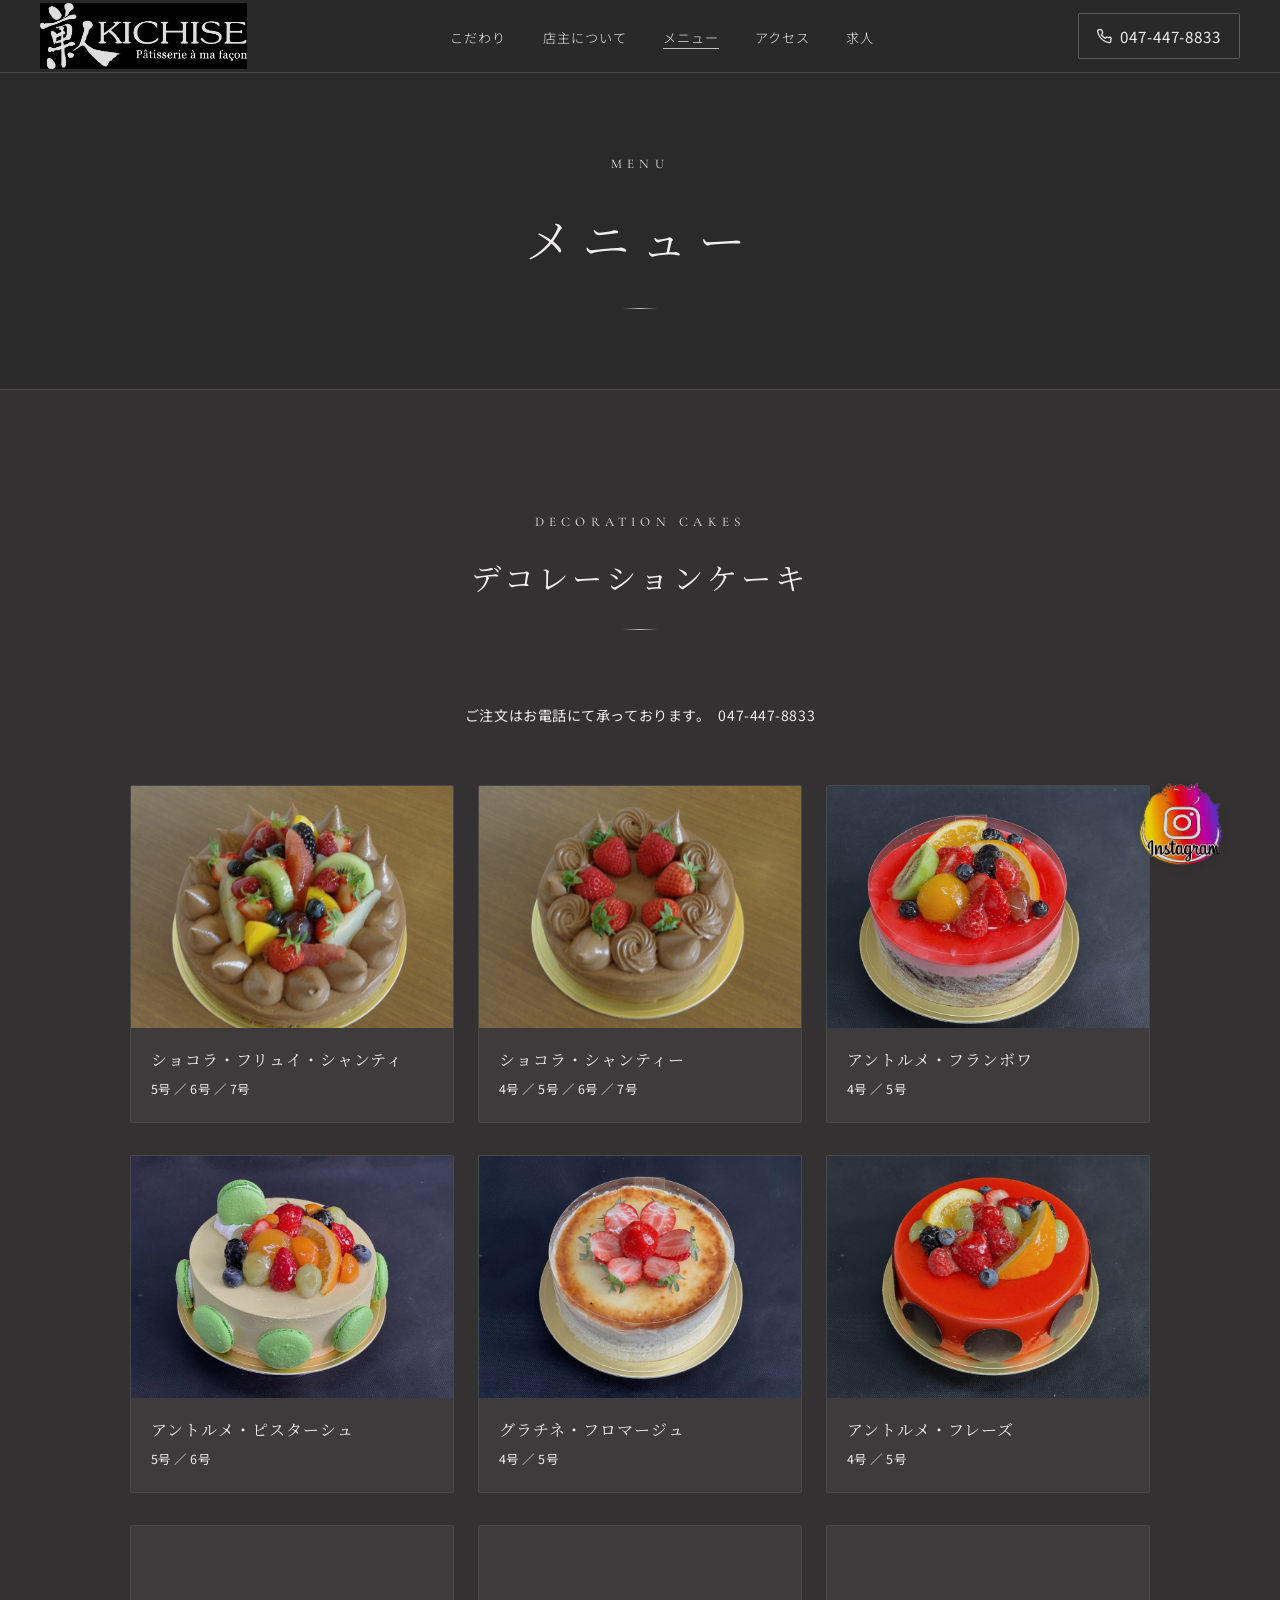
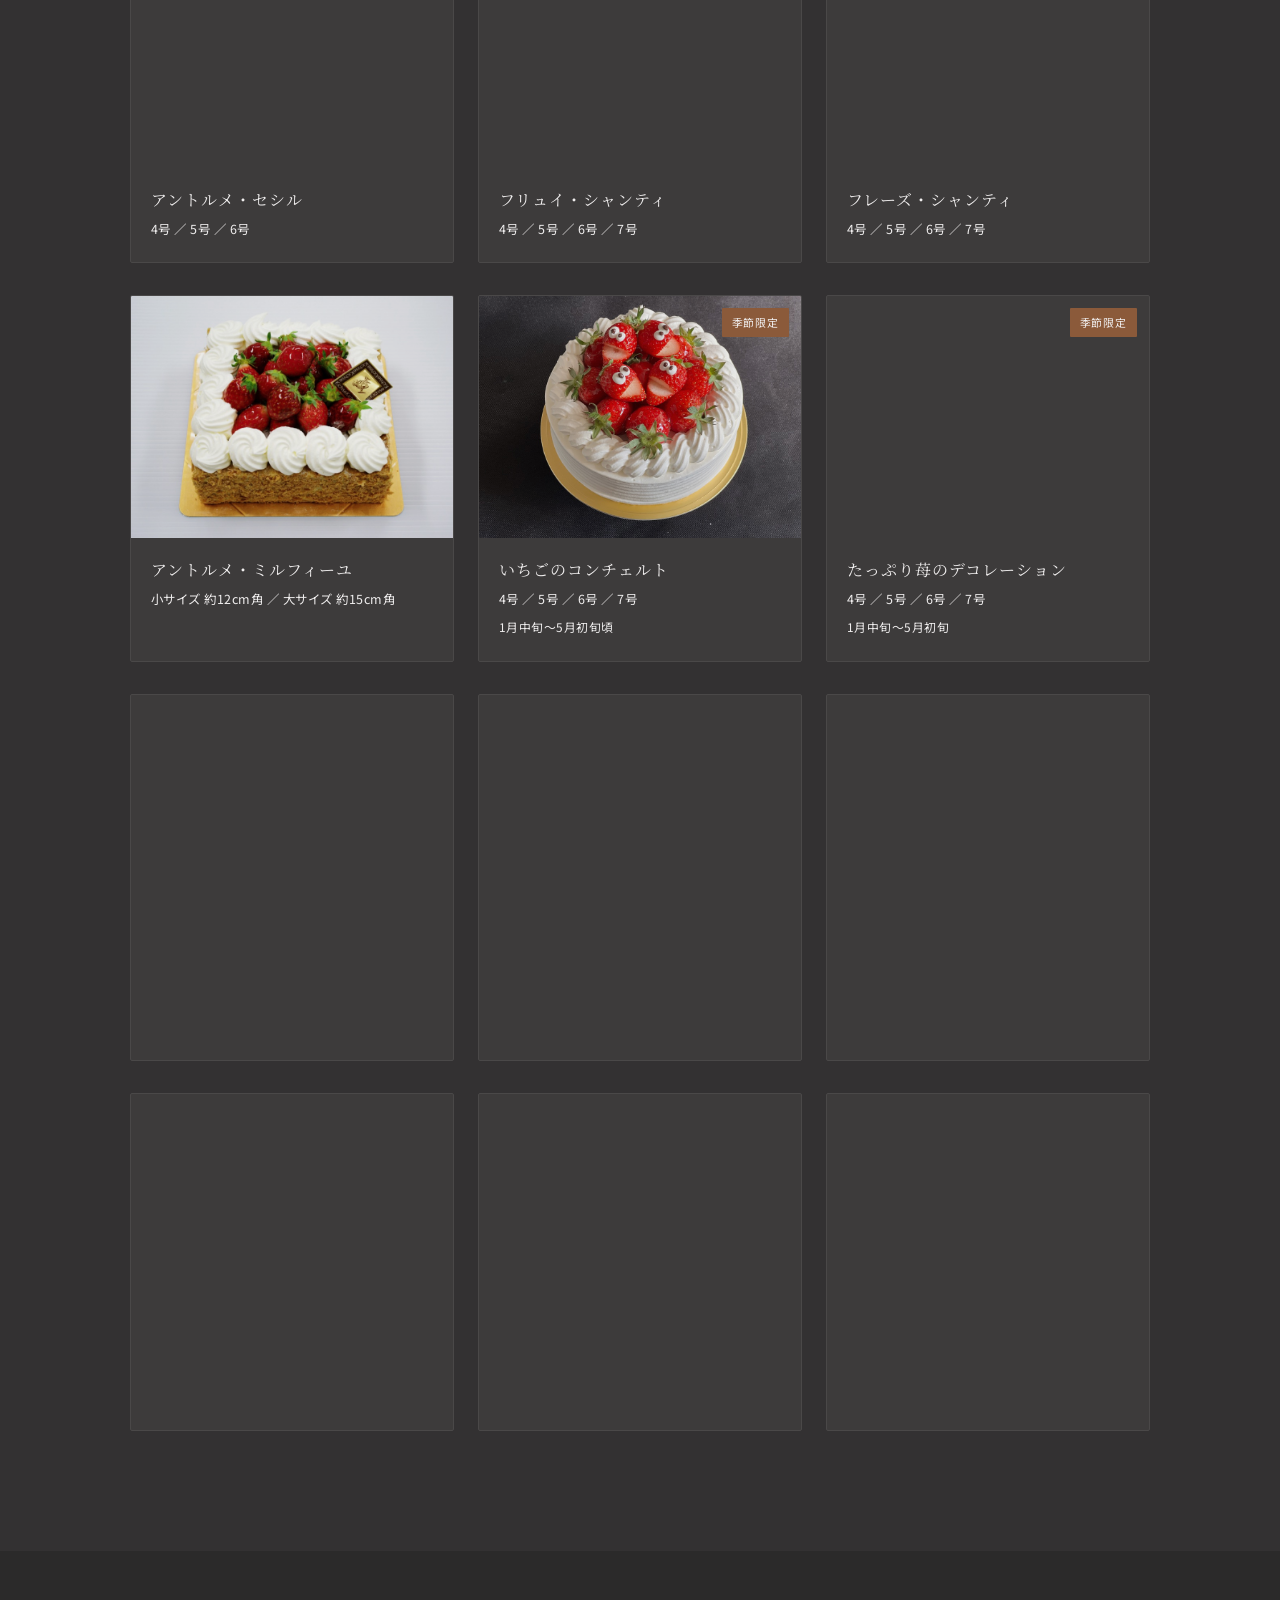
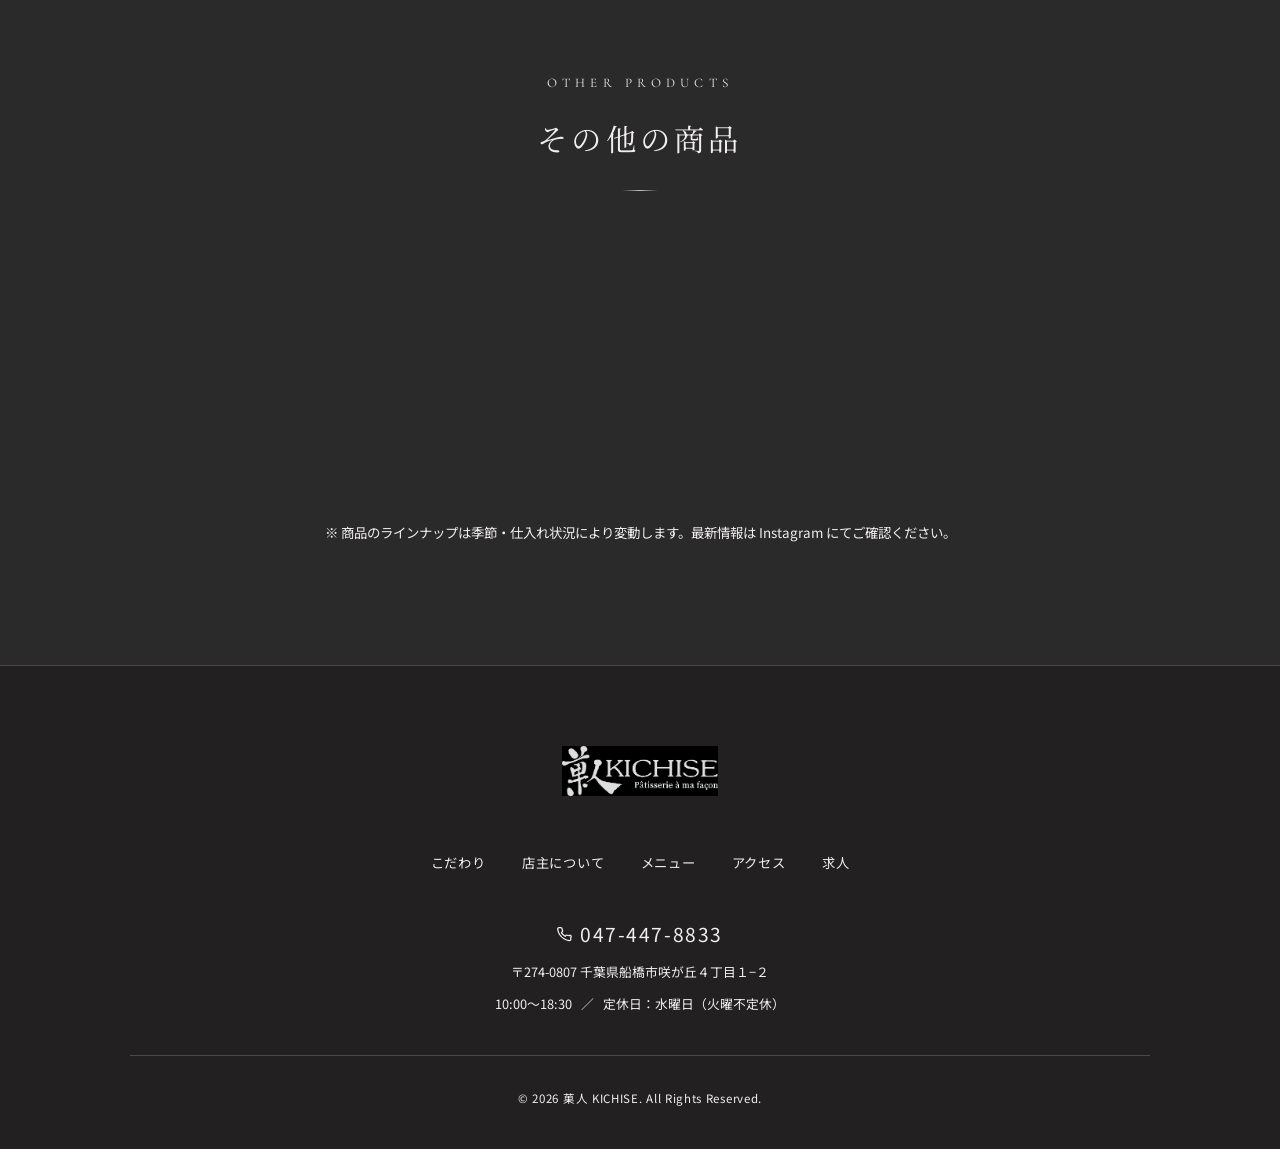
==== commit b11f71e7: "修正版" ====
--- a/menu.html
+++ b/menu.html
@@ -19,7 +19,7 @@
   <header id="header" class="scrolled">
     <div class="header-inner">
       <a href="index.html" class="logo">
-        <img src="img/logo.jpg" alt="菓人 KICHISE" class="logo-img">
+        <img src="img/logo.jpg" alt="菓人 KICHISE" class="logo-img" width="1587" height="507" decoding="async" fetchpriority="high">
       </a>
 
       <nav class="global-nav" id="globalNav">
@@ -86,7 +86,7 @@
 
         <div class="deco-card reveal">
           <div class="deco-card-img">
-            <img src="img/deco/mille_feuille.jpg" alt="アントルメ・ミルフィーユ">
+            <img src="img/optimized/deco/mille_feuille.jpg" alt="アントルメ・ミルフィーユ" width="900" height="601" loading="lazy" decoding="async">
           </div>
           <div class="deco-card-body">
             <h3 class="deco-name">アントルメ・ミルフィーユ</h3>
@@ -96,7 +96,7 @@
 
         <div class="deco-card reveal">
           <div class="deco-card-img">
-            <img src="img/deco/ichigo_concerto.jpg" alt="いちごのコンチェルト">
+            <img src="img/optimized/deco/ichigo_concerto.jpg" alt="いちごのコンチェルト" width="900" height="675" loading="lazy" decoding="async">
             <span class="deco-badge">季節限定</span>
           </div>
           <div class="deco-card-body">
@@ -108,7 +108,7 @@
 
         <div class="deco-card reveal">
           <div class="deco-card-img">
-            <img src="img/deco/strawberry_deco.jpg" alt="たっぷり苺のデコレーション">
+            <img src="img/optimized/deco/strawberry_deco.jpg" alt="たっぷり苺のデコレーション" width="900" height="675" loading="lazy" decoding="async">
             <span class="deco-badge">季節限定</span>
           </div>
           <div class="deco-card-body">
@@ -120,7 +120,7 @@
 
         <div class="deco-card reveal">
           <div class="deco-card-img">
-            <img src="img/deco/marron_tart.jpg" alt="マロンのタルト">
+            <img src="img/optimized/deco/marron_tart.jpg" alt="マロンのタルト" width="900" height="602" loading="lazy" decoding="async">
           </div>
           <div class="deco-card-body">
             <h3 class="deco-name">マロンのタルト</h3>
@@ -130,7 +130,7 @@
 
         <div class="deco-card reveal">
           <div class="deco-card-img">
-            <img src="img/deco/petit_chou_tart.jpg" alt="プチシューとベリーのタルト">
+            <img src="img/optimized/deco/petit_chou_tart.jpg" alt="プチシューとベリーのタルト" width="900" height="602" loading="lazy" decoding="async">
           </div>
           <div class="deco-card-body">
             <h3 class="deco-name">プチシューとベリーのタルト</h3>
@@ -140,7 +140,7 @@
 
         <div class="deco-card reveal">
           <div class="deco-card-img">
-            <img src="img/deco/strawberry_tart.jpg" alt="たっぷり苺のタルト">
+            <img src="img/optimized/deco/strawberry_tart.jpg" alt="たっぷり苺のタルト" width="900" height="675" loading="lazy" decoding="async">
             <span class="deco-badge">季節限定</span>
           </div>
           <div class="deco-card-body">
@@ -152,7 +152,7 @@
 
         <div class="deco-card reveal">
           <div class="deco-card-img">
-            <img src="img/deco/fruits_garden_tart.jpg" alt="果物畑のタルト">
+            <img src="img/optimized/deco/fruits_garden_tart.jpg" alt="果物畑のタルト" width="900" height="675" loading="lazy" decoding="async">
           </div>
           <div class="deco-card-body">
             <h3 class="deco-name">果物畑のタルト</h3>
@@ -162,7 +162,7 @@
 
         <div class="deco-card reveal">
           <div class="deco-card-img">
-            <img src="img/deco/rose_deco.jpg" alt="バラのデコレーション">
+            <img src="img/optimized/deco/rose_deco.jpg" alt="バラのデコレーション" width="900" height="550" loading="lazy" decoding="async">
           </div>
           <div class="deco-card-body">
             <h3 class="deco-name">バラのデコレーション</h3>
@@ -172,7 +172,7 @@
 
         <div class="deco-card reveal">
           <div class="deco-card-img">
-            <img src="img/deco/marron_chantilly.jpg" alt="マロン・シャンティ">
+            <img src="img/optimized/deco/marron_chantilly.jpg" alt="マロン・シャンティ" width="900" height="675" loading="lazy" decoding="async">
           </div>
           <div class="deco-card-body">
             <h3 class="deco-name">マロン・シャンティ</h3>
@@ -182,7 +182,7 @@
 
         <div class="deco-card reveal">
           <div class="deco-card-img">
-            <img src="img/deco/chocolat_fruits.jpg" alt="ショコラ・フリュイ・シャンティ">
+            <img src="img/optimized/deco/chocolat_fruits.jpg" alt="ショコラ・フリュイ・シャンティ" width="900" height="602" loading="lazy" decoding="async">
           </div>
           <div class="deco-card-body">
             <h3 class="deco-name">ショコラ・フリュイ・シャンティ</h3>
@@ -192,7 +192,7 @@
 
         <div class="deco-card reveal">
           <div class="deco-card-img">
-            <img src="img/deco/chocolat_chantilly.jpg" alt="ショコラ・シャンティー">
+            <img src="img/optimized/deco/chocolat_chantilly.jpg" alt="ショコラ・シャンティー" width="900" height="602" loading="lazy" decoding="async">
           </div>
           <div class="deco-card-body">
             <h3 class="deco-name">ショコラ・シャンティー</h3>
@@ -202,7 +202,7 @@
 
         <div class="deco-card reveal">
           <div class="deco-card-img">
-            <img src="img/deco/framboise.jpg" alt="アントルメ・フランボワ">
+            <img src="img/optimized/deco/framboise.jpg" alt="アントルメ・フランボワ" width="900" height="675" loading="lazy" decoding="async">
           </div>
           <div class="deco-card-body">
             <h3 class="deco-name">アントルメ・フランボワ</h3>
@@ -212,7 +212,7 @@
 
         <div class="deco-card reveal">
           <div class="deco-card-img">
-            <img src="img/deco/pistache.jpg" alt="アントルメ・ピスターシュ">
+            <img src="img/optimized/deco/pistache.jpg" alt="アントルメ・ピスターシュ" width="900" height="675" loading="lazy" decoding="async">
           </div>
           <div class="deco-card-body">
             <h3 class="deco-name">アントルメ・ピスターシュ</h3>
@@ -222,7 +222,7 @@
 
         <div class="deco-card reveal">
           <div class="deco-card-img">
-            <img src="img/deco/fromage.jpg" alt="グラチネ・フロマージュ">
+            <img src="img/optimized/deco/fromage.jpg" alt="グラチネ・フロマージュ" width="900" height="675" loading="lazy" decoding="async">
           </div>
           <div class="deco-card-body">
             <h3 class="deco-name">グラチネ・フロマージュ</h3>
@@ -232,7 +232,7 @@
 
         <div class="deco-card reveal">
           <div class="deco-card-img">
-            <img src="img/deco/fraise.jpg" alt="アントルメ・フレーズ">
+            <img src="img/optimized/deco/fraise.jpg" alt="アントルメ・フレーズ" width="900" height="675" loading="lazy" decoding="async">
           </div>
           <div class="deco-card-body">
             <h3 class="deco-name">アントルメ・フレーズ</h3>
@@ -242,7 +242,7 @@
 
         <div class="deco-card reveal">
           <div class="deco-card-img">
-            <img src="img/deco/cecile.jpg" alt="アントルメ・セシル">
+            <img src="img/optimized/deco/cecile.jpg" alt="アントルメ・セシル" width="900" height="675" loading="lazy" decoding="async">
           </div>
           <div class="deco-card-body">
             <h3 class="deco-name">アントルメ・セシル</h3>
@@ -252,7 +252,7 @@
 
         <div class="deco-card reveal">
           <div class="deco-card-img">
-            <img src="img/deco/fruits_chantilly.jpg" alt="フリュイ・シャンティ">
+            <img src="img/optimized/deco/fruits_chantilly.jpg" alt="フリュイ・シャンティ" width="900" height="675" loading="lazy" decoding="async">
           </div>
           <div class="deco-card-body">
             <h3 class="deco-name">フリュイ・シャンティ</h3>
@@ -262,7 +262,7 @@
 
         <div class="deco-card reveal">
           <div class="deco-card-img">
-            <img src="img/deco/fraise_chantilly.jpg" alt="フレーズ・シャンティ">
+            <img src="img/optimized/deco/fraise_chantilly.jpg" alt="フレーズ・シャンティ" width="900" height="675" loading="lazy" decoding="async">
           </div>
           <div class="deco-card-body">
             <h3 class="deco-name">フレーズ・シャンティ</h3>
@@ -283,10 +283,11 @@
         <div class="silver-bar"></div>
       </div>
 
-      <div class="other-grid">
-
-        <div class="other-card reveal">
+      <div class="other-grid" id="otherProductCards">
+
+        <div class="other-card reveal" role="button" tabindex="0" aria-pressed="false">
           <div class="other-card-img other-card-img--petit-gateau">
+            <img src="img/optimized/petit-gateau.jpg" alt="プチガトー" class="other-card-photo" width="900" height="801" loading="lazy" decoding="async">
             <div class="other-card-label-wrap">
               <p class="other-card-en">Petit Gateau</p>
               <h3 class="other-card-name">プチガトー</h3>
@@ -294,8 +295,9 @@
           </div>
         </div>
 
-        <div class="other-card reveal">
+        <div class="other-card reveal" role="button" tabindex="0" aria-pressed="false">
           <div class="other-card-img other-card-img--yakigashi">
+            <img src="img/optimized/yakigasi.png" alt="焼菓子" class="other-card-photo" width="628" height="419" loading="lazy" decoding="async">
             <div class="other-card-label-wrap">
               <p class="other-card-en">Baked Sweets</p>
               <h3 class="other-card-name">焼菓子</h3>
@@ -303,8 +305,9 @@
           </div>
         </div>
 
-        <div class="other-card reveal">
+        <div class="other-card reveal" role="button" tabindex="0" aria-pressed="false">
           <div class="other-card-img other-card-img--chocolat">
+            <img src="img/optimized/chocolat.png" alt="ショコラ" class="other-card-photo" width="452" height="239" loading="lazy" decoding="async">
             <div class="other-card-label-wrap">
               <p class="other-card-en">Chocolat</p>
               <h3 class="other-card-name">ショコラ</h3>
@@ -312,8 +315,9 @@
           </div>
         </div>
 
-        <div class="other-card reveal">
+        <div class="other-card reveal" role="button" tabindex="0" aria-pressed="false">
           <div class="other-card-img other-card-img--tart">
+            <img src="img/optimized/tart-showcase.jpg" alt="タルト" class="other-card-photo" width="900" height="389" loading="lazy" decoding="async">
             <div class="other-card-label-wrap">
               <p class="other-card-en">Tart</p>
               <h3 class="other-card-name">タルト</h3>
@@ -321,8 +325,9 @@
           </div>
         </div>
 
-        <div class="other-card reveal">
+        <div class="other-card reveal" role="button" tabindex="0" aria-pressed="false">
           <div class="other-card-img other-card-img--gelato">
+            <img src="img/optimized/photo_6.jpg" alt="ジェラート" class="other-card-photo" width="900" height="675" loading="lazy" decoding="async">
             <div class="other-card-label-wrap">
               <p class="other-card-en">Gelato</p>
               <h3 class="other-card-name">ジェラート</h3>
@@ -330,8 +335,9 @@
           </div>
         </div>
 
-        <div class="other-card reveal">
+        <div class="other-card reveal" role="button" tabindex="0" aria-pressed="false">
           <div class="other-card-img other-card-img--confiture">
+            <img src="img/optimized/confiture.jpg" alt="コンフィチュール" class="other-card-photo" width="900" height="675" loading="lazy" decoding="async">
             <div class="other-card-label-wrap">
               <p class="other-card-en">Confiture</p>
               <h3 class="other-card-name">コンフィチュール</h3>
@@ -352,7 +358,7 @@
   <footer class="footer">
     <div class="footer-inner container">
       <div class="footer-logo">
-        <img src="img/logo.jpg" alt="菓人 KICHISE" class="footer-logo-img">
+        <img src="img/logo.jpg" alt="菓人 KICHISE" class="footer-logo-img" width="1587" height="507" loading="lazy" decoding="async">
       </div>
 
       <div class="footer-nav">
@@ -384,7 +390,7 @@
 
   <!-- Fixed Instagram Button -->
   <a href="https://www.instagram.com/kajin_kichise/" target="_blank" rel="noopener noreferrer" class="fixed-instagram-btn" aria-label="Instagramをフォロー" data-tooltip="最新情報をInstagramでチェック">
-    <img src="img/aikonh.png?v=1" alt="Instagram" class="instagram-icon">
+    <img src="img/aikonh.png?v=1" alt="Instagram" class="instagram-icon" width="2392" height="1792" decoding="async">
   </a>
 
   <script>
@@ -492,6 +498,71 @@
 
     syncDecoSliders();
     mobileSliderMedia.addEventListener('change', syncDecoSliders);
+
+    const otherGrid = document.getElementById('otherProductCards');
+    const otherCards = Array.from(document.querySelectorAll('.other-card'));
+    const otherCardScrollMedia = window.matchMedia('(max-width: 767px)');
+
+    function clearOtherCardActive() {
+      otherGrid.classList.remove('has-active');
+      otherCards.forEach(card => {
+        card.classList.remove('is-active');
+        card.setAttribute('aria-pressed', 'false');
+      });
+    }
+
+    function toggleOtherCard(card) {
+      const isActive = card.classList.contains('is-active');
+      clearOtherCardActive();
+
+      if (!isActive) {
+        otherGrid.classList.add('has-active');
+        card.classList.add('is-active');
+        card.setAttribute('aria-pressed', 'true');
+        scrollOtherCardIntoView(card);
+      }
+    }
+
+    function scrollOtherCardIntoView(card) {
+      if (!otherCardScrollMedia.matches) return;
+
+      requestAnimationFrame(() => {
+        requestAnimationFrame(() => {
+          const header = document.getElementById('header');
+          const headerH = header ? header.offsetHeight : 0;
+          const rect = card.getBoundingClientRect();
+          const availableH = window.innerHeight - headerH;
+          const centeredOffset = Math.max(16, (availableH - rect.height) / 2);
+          const targetY = window.scrollY + rect.top - headerH - centeredOffset;
+
+          window.scrollTo({
+            top: Math.max(0, targetY),
+            behavior: 'smooth'
+          });
+        });
+      });
+    }
+
+    otherCards.forEach(card => {
+      card.addEventListener('click', event => {
+        event.stopPropagation();
+        toggleOtherCard(card);
+      });
+
+      card.addEventListener('keydown', event => {
+        if (event.key !== 'Enter' && event.key !== ' ') return;
+        event.preventDefault();
+        toggleOtherCard(card);
+      });
+    });
+
+    otherGrid.addEventListener('click', event => {
+      if (event.target === otherGrid) clearOtherCardActive();
+    });
+
+    document.addEventListener('click', event => {
+      if (!otherGrid.contains(event.target)) clearOtherCardActive();
+    });
 
     const revealEls = document.querySelectorAll('.reveal');
     const revealObserver = new IntersectionObserver((entries) => {
--- a/menu.css
+++ b/menu.css
@@ -75,6 +75,8 @@
   border-radius: var(--radius);
   overflow: hidden;
   transition: transform 0.3s var(--ease-out), box-shadow 0.3s;
+  content-visibility: auto;
+  contain-intrinsic-size: 430px;
 }
 .deco-card:nth-child(-n+9) { order: 2; }
 .deco-card:nth-child(n+10) { order: 1; }
@@ -159,11 +161,61 @@
   grid-template-columns: repeat(6, 1fr);
   gap: 16px;
   margin-bottom: 48px;
+  isolation: isolate;
+  overflow: visible;
+  perspective: 900px;
+}
+
+.other-grid.has-active {
+  grid-template-columns: minmax(0, min(420px, 100%));
+  justify-content: center;
 }
 
 .other-card {
+  position: relative;
   border-radius: var(--radius);
   overflow: hidden;
+  content-visibility: auto;
+  contain-intrinsic-size: 260px;
+  cursor: pointer;
+  scroll-margin-top: calc(var(--header-h) + 24px);
+  transform-style: preserve-3d;
+  transition: opacity 0.3s ease, transform 0.3s var(--ease-out), box-shadow 0.3s ease, filter 0.3s ease;
+  will-change: transform;
+}
+
+.other-card:focus-visible {
+  outline: 1px solid var(--text-image);
+  outline-offset: 5px;
+}
+
+.other-grid.has-active .other-card:not(.is-active) {
+  display: none;
+}
+
+.other-card.is-active {
+  z-index: 2;
+  transform: scale(1.08);
+  box-shadow: 0 28px 60px rgba(0, 0, 0, 0.48);
+  animation: other-card-pop-spin 0.58s var(--ease-out) both;
+}
+
+@keyframes other-card-pop-spin {
+  0% {
+    opacity: 0;
+    transform: scale(0.58) rotateY(-90deg);
+  }
+  62% {
+    opacity: 1;
+    transform: scale(1.13) rotateY(18deg);
+  }
+  82% {
+    transform: scale(1.04) rotateY(-8deg);
+  }
+  100% {
+    opacity: 1;
+    transform: scale(1.08) rotateY(0deg);
+  }
 }
 
 .other-card-img {
@@ -173,36 +225,33 @@
   align-items: flex-end;
   overflow: hidden;
   transition: transform 0.3s var(--ease-out);
+  background: #111;
 }
 .other-card:hover .other-card-img { transform: scale(1.02); }
 
-/* Category backgrounds using photos */
-.other-card-img--petit-gateau {
-  background: linear-gradient(160deg, rgba(6,6,6,0.3) 0%, rgba(6,6,6,0.75) 100%),
-              url('img/petit-gateau.jpg') center/cover no-repeat;
-}
-.other-card-img--yakigashi {
-  background: linear-gradient(160deg, rgba(6,6,6,0.3) 0%, rgba(6,6,6,0.75) 100%),
-              url('img/yakigasi.png') center/cover no-repeat;
-}
-.other-card-img--chocolat {
-  background: linear-gradient(160deg, rgba(6,6,6,0.3) 0%, rgba(6,6,6,0.75) 100%),
-              url('img/chocolat.png') center/cover no-repeat;
-}
-.other-card-img--tart {
-  background: linear-gradient(160deg, rgba(6,6,6,0.3) 0%, rgba(6,6,6,0.75) 100%),
-              url('img/tart-showcase.jpg') center/cover no-repeat;
-}
-.other-card-img--gelato {
-  background: linear-gradient(160deg, rgba(6,6,6,0.3) 0%, rgba(6,6,6,0.75) 100%),
-              url('img/photo_6.jpg') center/cover no-repeat;
-}
-.other-card-img--confiture {
-  background: linear-gradient(160deg, rgba(6,6,6,0.3) 0%, rgba(6,6,6,0.75) 100%),
-              url('img/confiture.jpg') center/cover no-repeat;
+.other-card-img::after {
+  content: '';
+  position: absolute;
+  inset: 0;
+  background: linear-gradient(160deg, rgba(6,6,6,0.3) 0%, rgba(6,6,6,0.75) 100%);
+  pointer-events: none;
+}
+
+.other-card-photo {
+  position: absolute;
+  inset: 0;
+  width: 100%;
+  height: 100%;
+  object-fit: cover;
+  transition: transform 0.6s var(--ease-out);
+}
+.other-card:hover .other-card-photo {
+  transform: scale(1.06);
 }
 
 .other-card-label-wrap {
+  position: relative;
+  z-index: 1;
   padding: 20px 22px;
   width: 100%;
 }
@@ -322,4 +371,26 @@
 @media (max-width: 480px) {
   .other-grid { grid-template-columns: 1fr; }
   .other-card-img { aspect-ratio: 3 / 2; }
-}
+  .other-card.is-active {
+    transform: scale(1.04);
+    animation-name: other-card-pop-spin-mobile;
+  }
+}
+
+@keyframes other-card-pop-spin-mobile {
+  0% {
+    opacity: 0;
+    transform: scale(0.58) rotateY(-90deg);
+  }
+  62% {
+    opacity: 1;
+    transform: scale(1.08) rotateY(18deg);
+  }
+  82% {
+    transform: scale(1.01) rotateY(-8deg);
+  }
+  100% {
+    opacity: 1;
+    transform: scale(1.04) rotateY(0deg);
+  }
+}
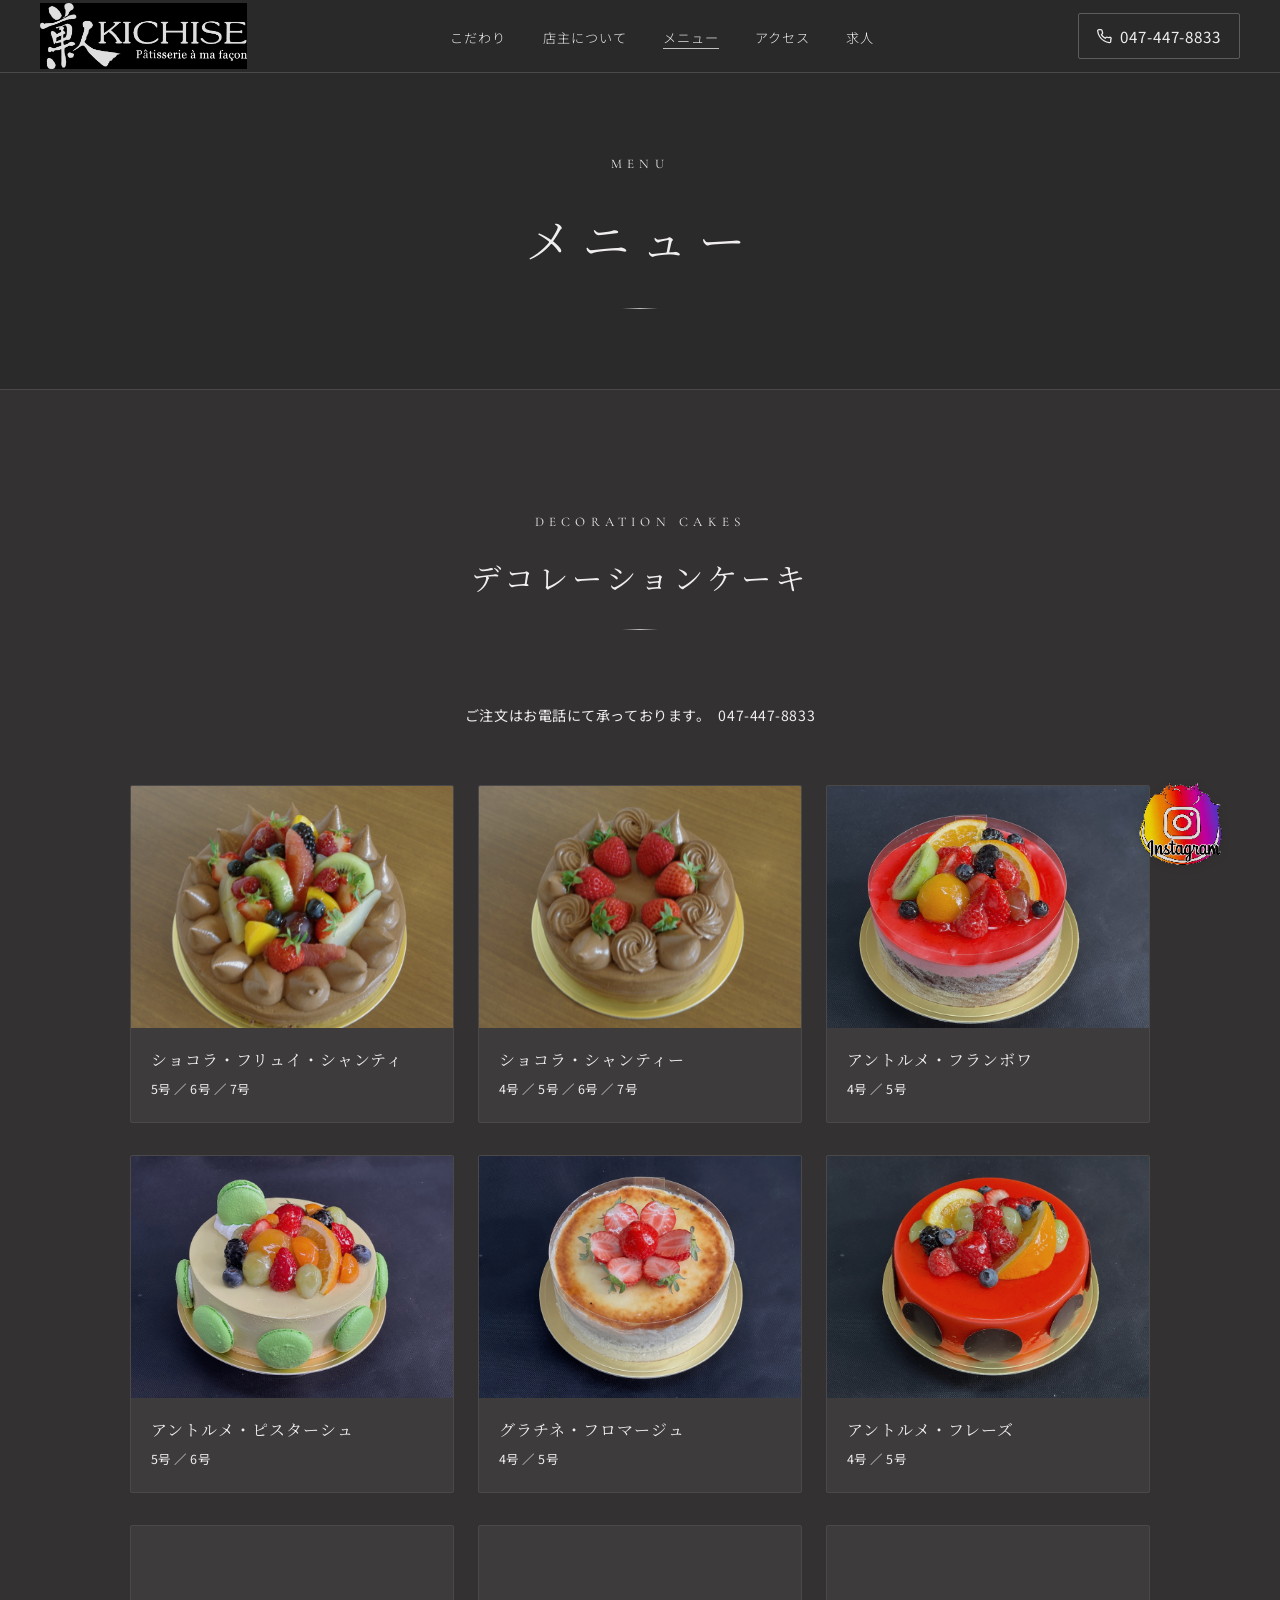
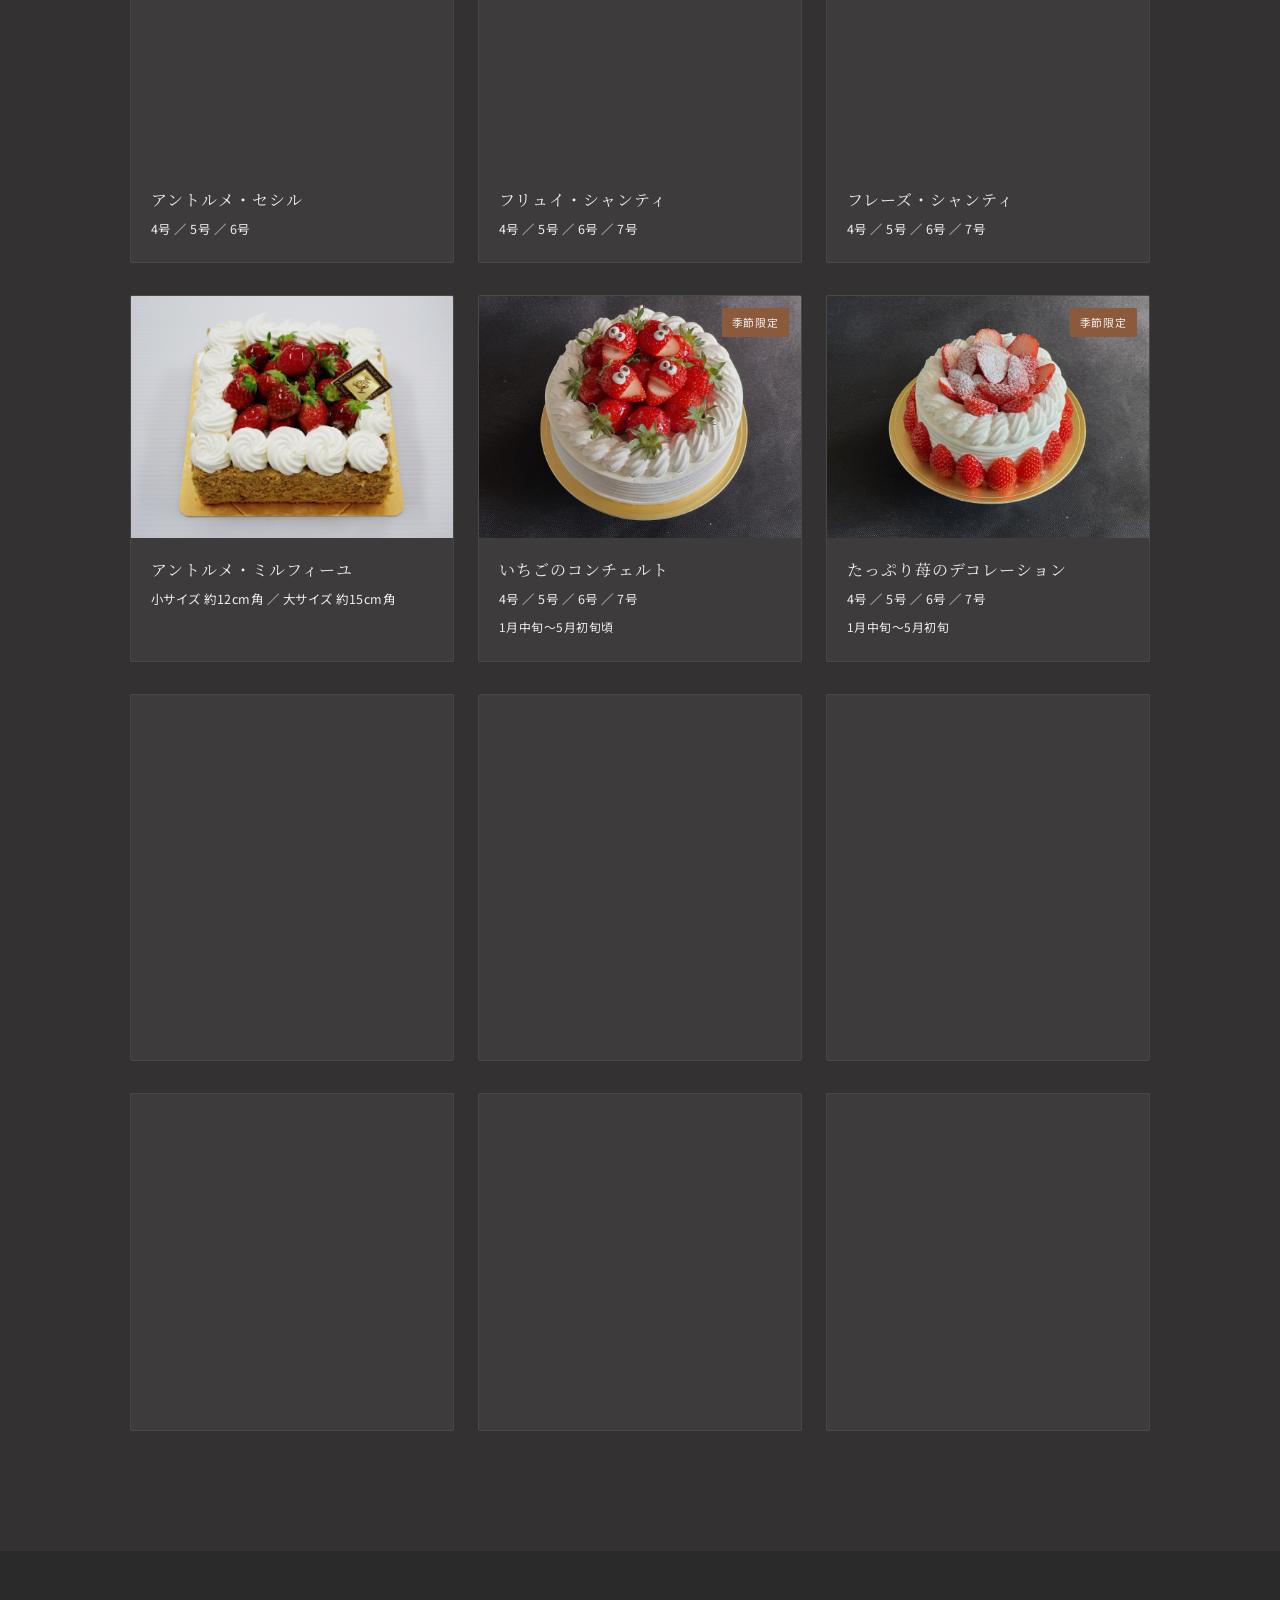
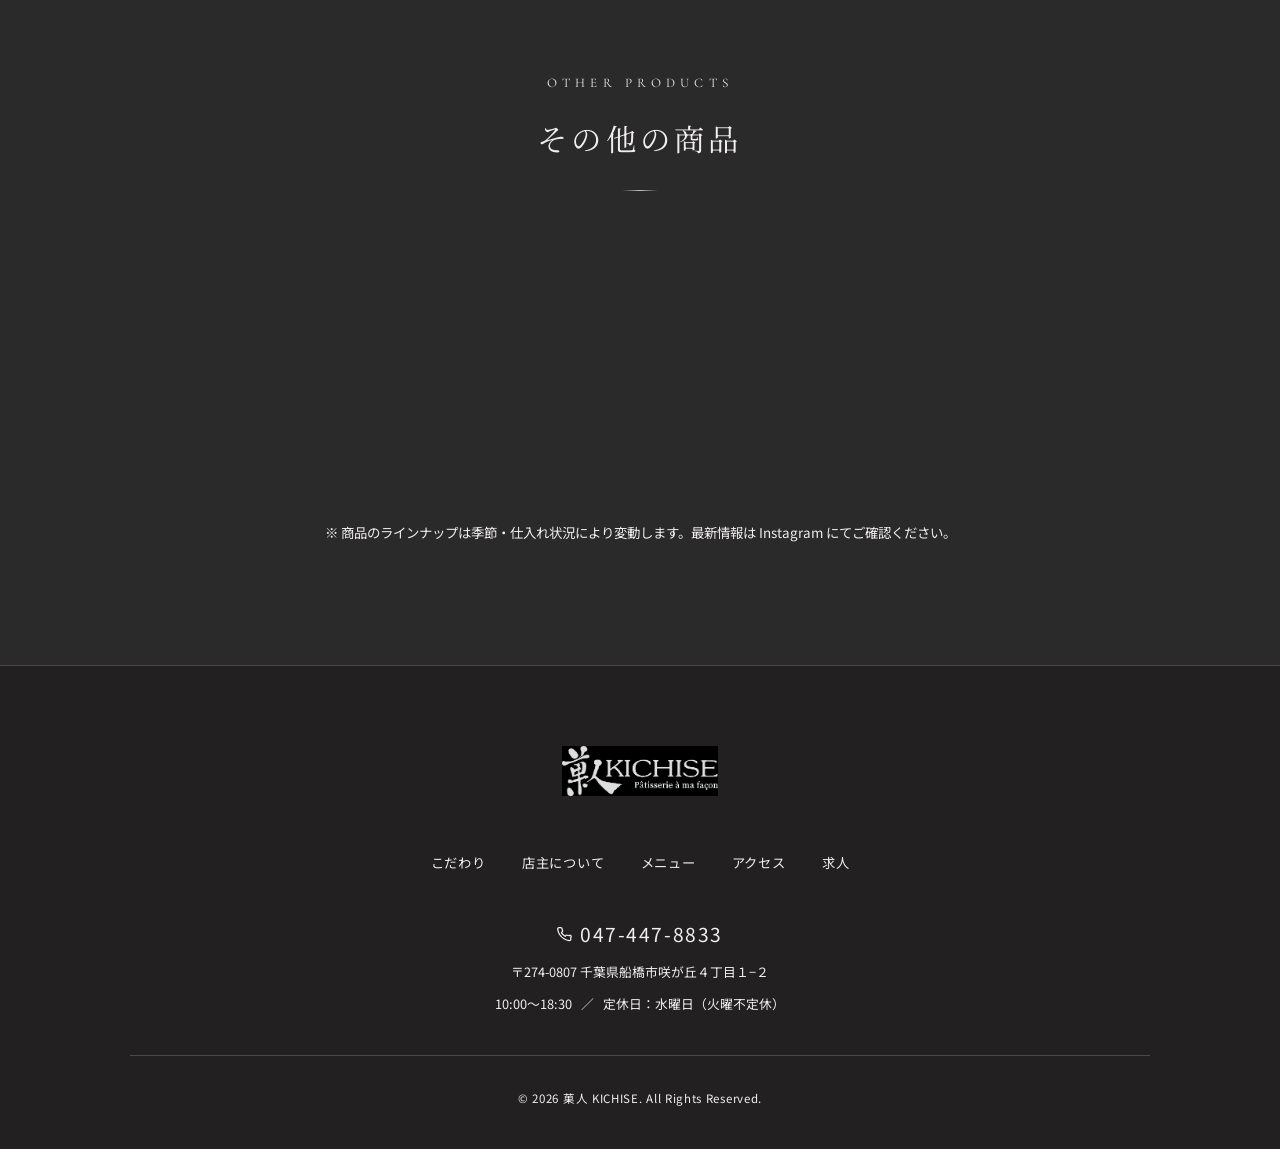
==== commit 602a4370: "修正版" ====
--- a/menu.html
+++ b/menu.html
@@ -28,7 +28,7 @@
           <li><a href="index.html#story" class="nav-link">店主について</a></li>
           <li><a href="menu.html" class="nav-link nav-link--active">メニュー</a></li>
           <li><a href="index.html#access" class="nav-link">アクセス</a></li>
-          <li><a href="index.html#recruit" class="nav-link">求人</a></li>
+          <li><a href="https://www.instagram.com/kajin_kichise/" target="_blank" rel="noopener noreferrer" class="nav-link">求人</a></li>
         </ul>
       </nav>
 
@@ -54,7 +54,7 @@
         <li><a href="index.html#story" class="mobile-nav-link">店主について</a></li>
         <li><a href="menu.html" class="mobile-nav-link">メニュー</a></li>
         <li><a href="index.html#access" class="mobile-nav-link">アクセス</a></li>
-        <li><a href="index.html#recruit" class="mobile-nav-link">求人</a></li>
+        <li><a href="https://www.instagram.com/kajin_kichise/" target="_blank" rel="noopener noreferrer" class="mobile-nav-link">求人</a></li>
       </ul>
       <a href="tel:047-447-8833" class="mobile-tel">
         <svg xmlns="http://www.w3.org/2000/svg" width="20" height="20" viewBox="0 0 24 24" fill="none" stroke="currentColor" stroke-width="2" stroke-linecap="round" stroke-linejoin="round">
@@ -297,7 +297,7 @@
 
         <div class="other-card reveal" role="button" tabindex="0" aria-pressed="false">
           <div class="other-card-img other-card-img--yakigashi">
-            <img src="img/optimized/yakigasi.png" alt="焼菓子" class="other-card-photo" width="628" height="419" loading="lazy" decoding="async">
+            <img src="img/optimized/yakigasi.jpg" alt="焼菓子" class="other-card-photo" width="628" height="419" loading="lazy" decoding="async">
             <div class="other-card-label-wrap">
               <p class="other-card-en">Baked Sweets</p>
               <h3 class="other-card-name">焼菓子</h3>
@@ -307,7 +307,7 @@
 
         <div class="other-card reveal" role="button" tabindex="0" aria-pressed="false">
           <div class="other-card-img other-card-img--chocolat">
-            <img src="img/optimized/chocolat.png" alt="ショコラ" class="other-card-photo" width="452" height="239" loading="lazy" decoding="async">
+            <img src="img/optimized/chocolat.jpg" alt="ショコラ" class="other-card-photo" width="452" height="239" loading="lazy" decoding="async">
             <div class="other-card-label-wrap">
               <p class="other-card-en">Chocolat</p>
               <h3 class="other-card-name">ショコラ</h3>
@@ -367,7 +367,7 @@
           <li><a href="index.html#story">店主について</a></li>
           <li><a href="menu.html">メニュー</a></li>
           <li><a href="index.html#access">アクセス</a></li>
-          <li><a href="index.html#recruit">求人</a></li>
+          <li><a href="https://www.instagram.com/kajin_kichise/" target="_blank" rel="noopener noreferrer">求人</a></li>
         </ul>
       </div>
 
@@ -390,7 +390,7 @@
 
   <!-- Fixed Instagram Button -->
   <a href="https://www.instagram.com/kajin_kichise/" target="_blank" rel="noopener noreferrer" class="fixed-instagram-btn" aria-label="Instagramをフォロー" data-tooltip="最新情報をInstagramでチェック">
-    <img src="img/aikonh.png?v=1" alt="Instagram" class="instagram-icon" width="2392" height="1792" decoding="async">
+    <img src="img/optimized/aikonh.png?v=1" alt="Instagram" class="instagram-icon" width="180" height="135" decoding="async">
   </a>
 
   <script>
--- a/index.css
+++ b/index.css
@@ -980,6 +980,15 @@
   .section-title  { font-size: 1.45rem; }
   .section-head   { margin-bottom: 48px; }
 
+  .section-story,
+  .section-gallery,
+  .section-access,
+  .section-calendar,
+  .section-recruit {
+    content-visibility: auto;
+    contain-intrinsic-size: 820px;
+  }
+
   .section-concept { background-attachment: scroll; }
   .concept-grid { grid-template-columns: 1fr; background: transparent; gap: 22px; }
   .concept-card {
@@ -993,9 +1002,16 @@
   .concept-card-text { font-size: 0.76rem; line-height: 1.75; }
 
   .gallery-item { width: 270px; }
-  @keyframes gallery-scroll {
-    0%   { transform: translateX(0); }
-    100% { transform: translateX(calc(-284px * 8)); }
+  .gallery-slider {
+    overflow-x: auto;
+    -webkit-overflow-scrolling: touch;
+    scrollbar-width: none;
+  }
+  .gallery-slider::-webkit-scrollbar {
+    display: none;
+  }
+  .gallery-track {
+    animation: none;
   }
 
   .story-img { aspect-ratio: 4 / 3; }
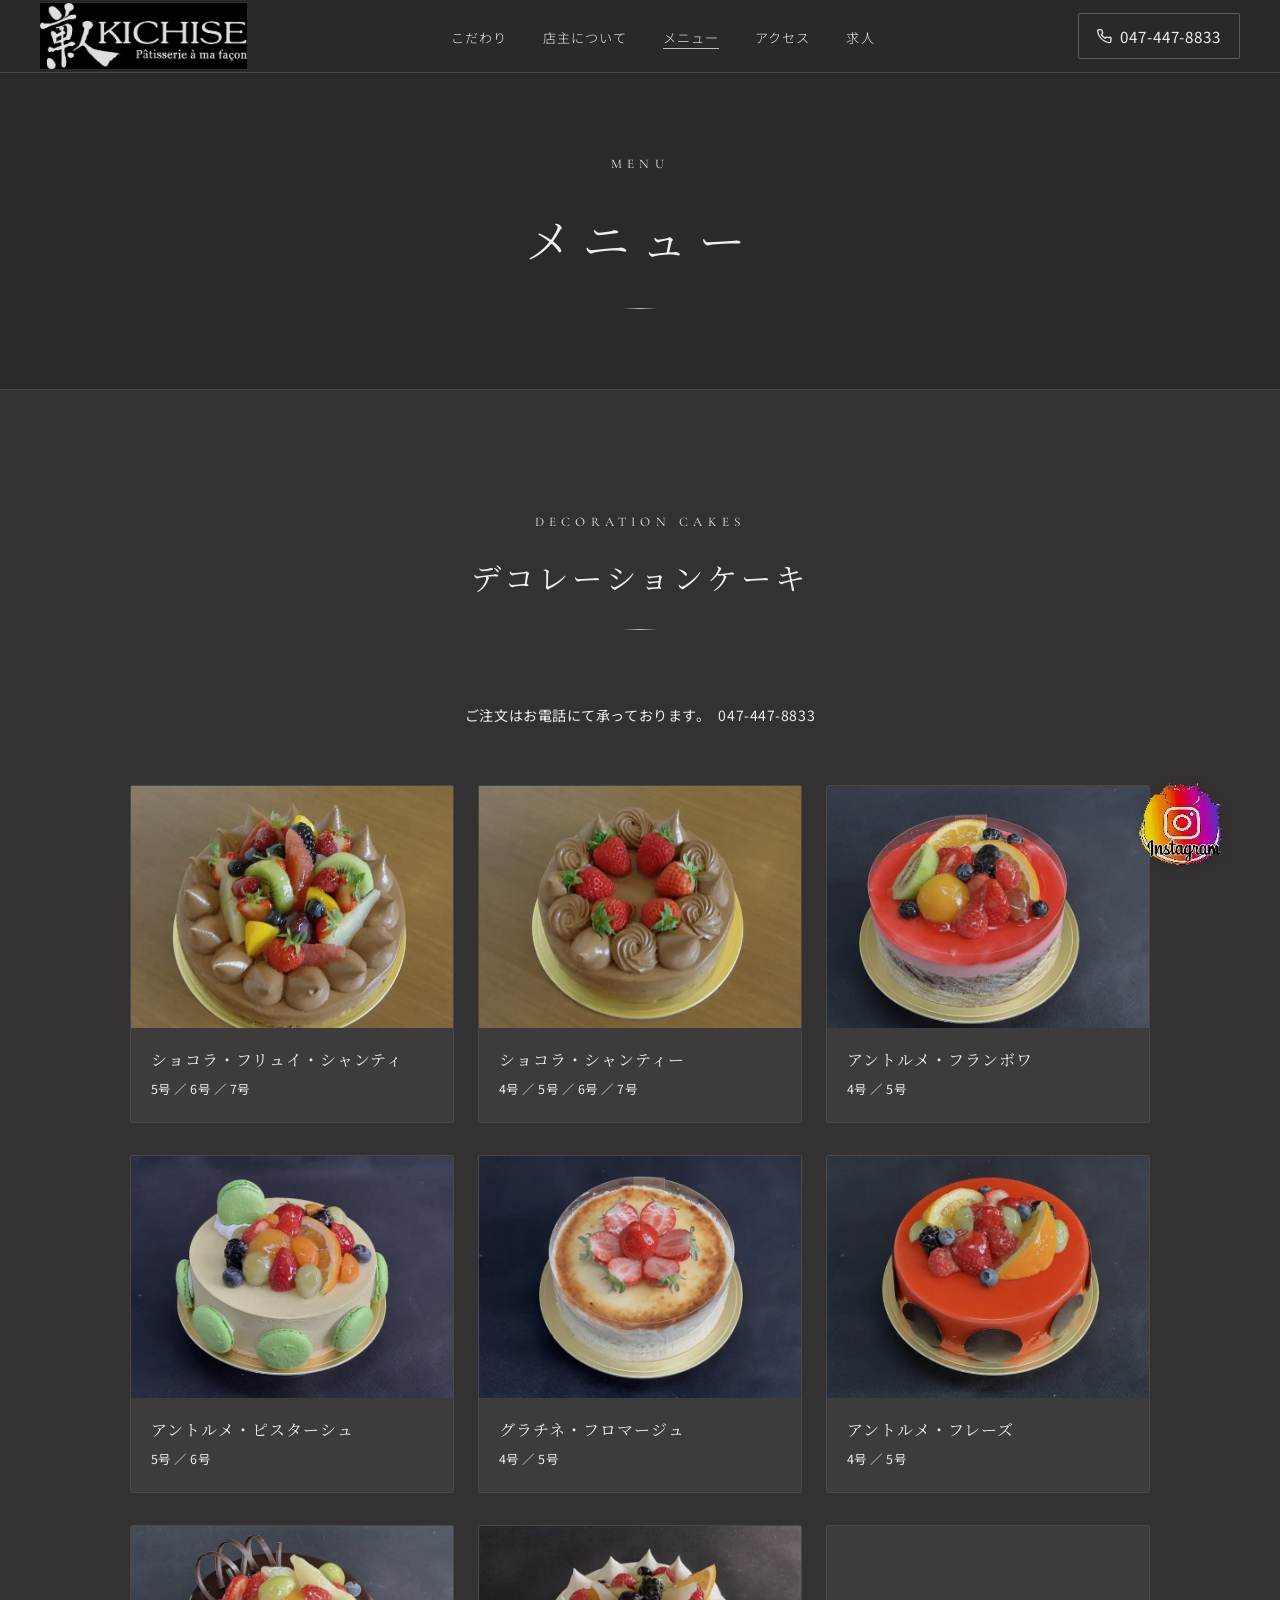
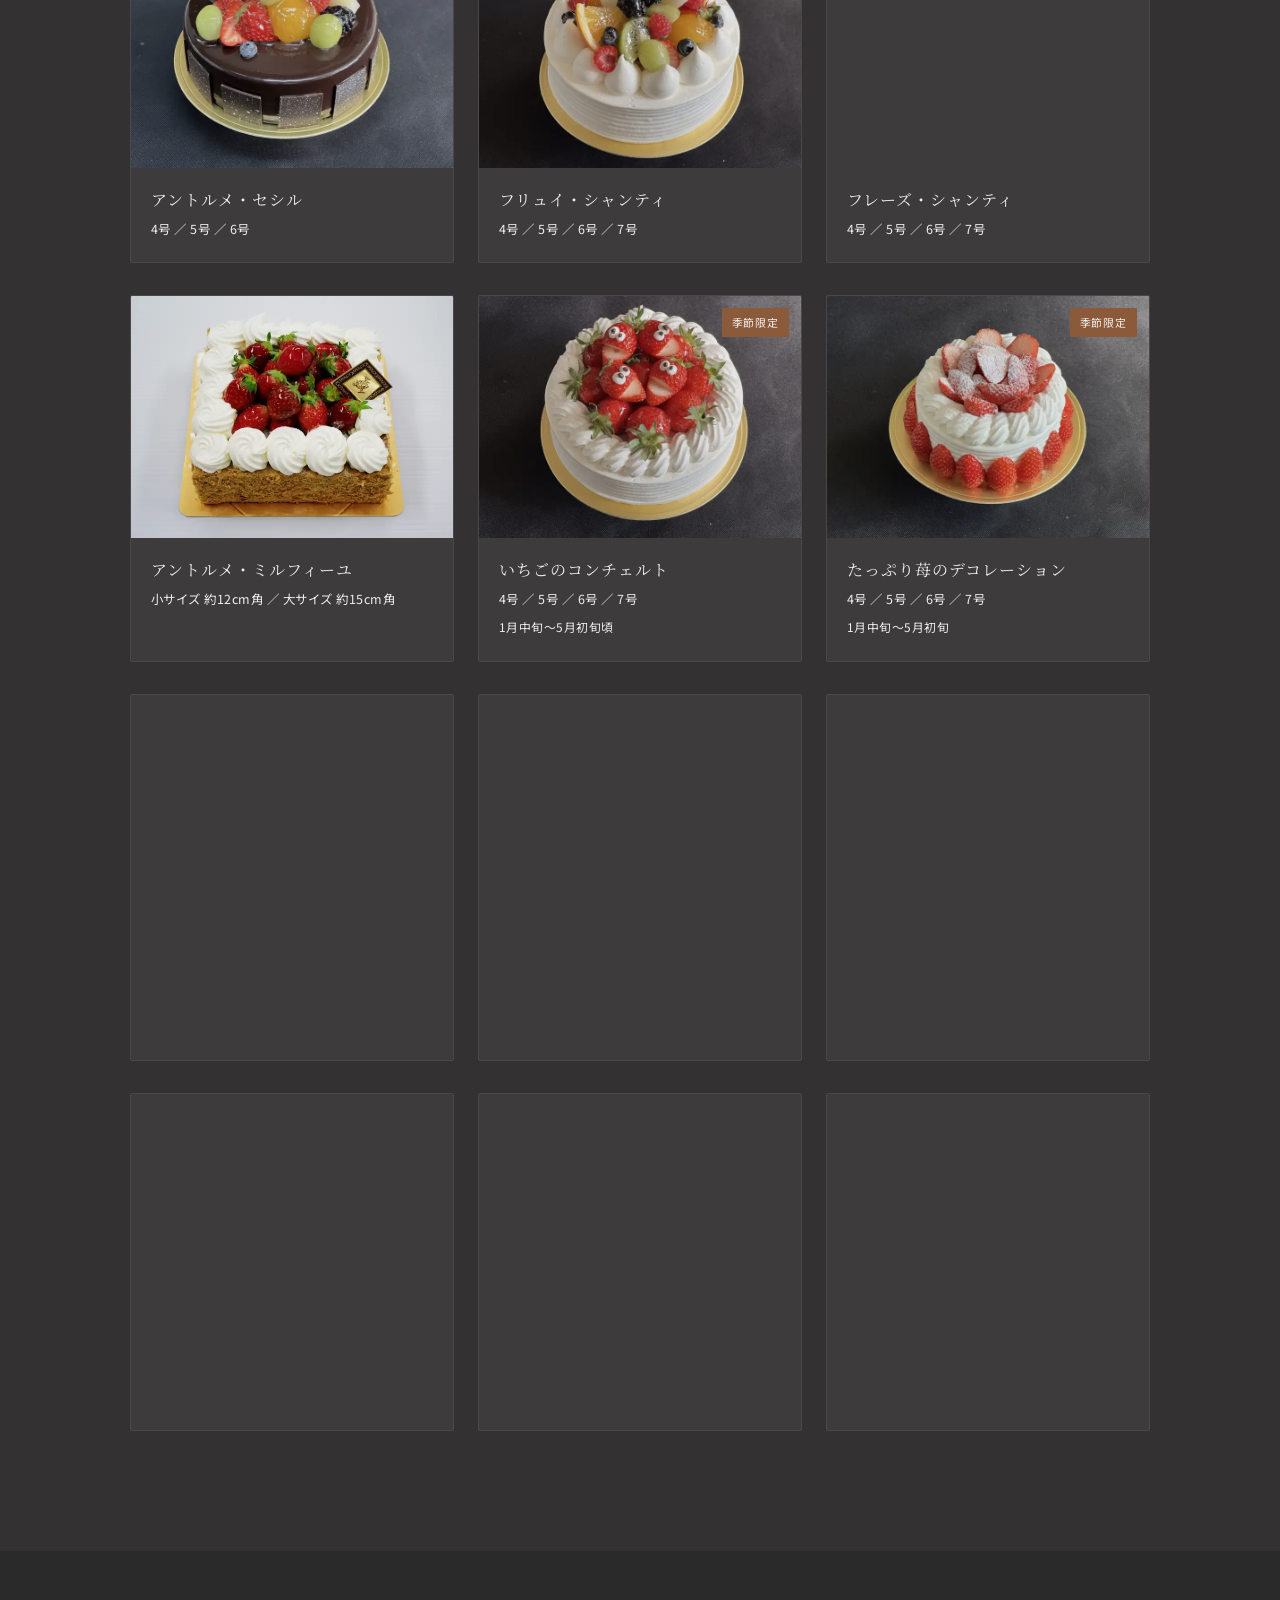
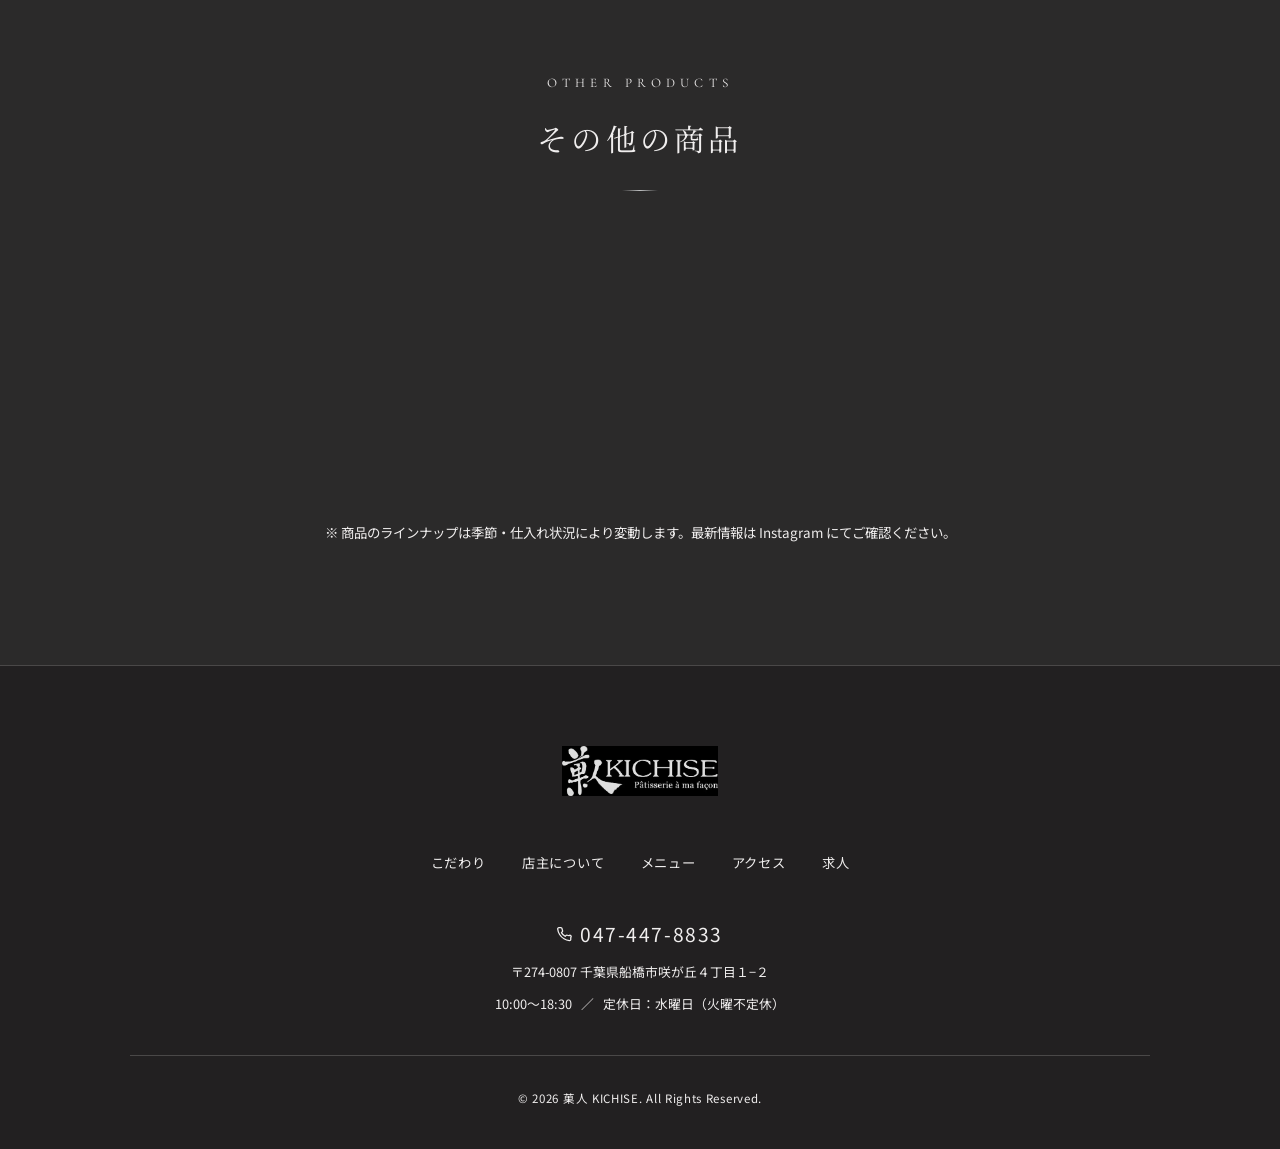
==== commit 3cdde9dc: "修正版" ====
--- a/menu.html
+++ b/menu.html
@@ -19,7 +19,7 @@
   <header id="header" class="scrolled">
     <div class="header-inner">
       <a href="index.html" class="logo">
-        <img src="img/logo.jpg" alt="菓人 KICHISE" class="logo-img" width="1587" height="507" decoding="async" fetchpriority="high">
+        <img src="img/optimized/logo.webp" alt="菓人 KICHISE" class="logo-img" width="480" height="153" decoding="async" fetchpriority="high">
       </a>
 
       <nav class="global-nav" id="globalNav">
@@ -86,7 +86,7 @@
 
         <div class="deco-card reveal">
           <div class="deco-card-img">
-            <img src="img/optimized/deco/mille_feuille.jpg" alt="アントルメ・ミルフィーユ" width="900" height="601" loading="lazy" decoding="async">
+            <img src="img/optimized/deco/mille_feuille.webp" alt="アントルメ・ミルフィーユ" width="720" height="481" loading="lazy" decoding="async">
           </div>
           <div class="deco-card-body">
             <h3 class="deco-name">アントルメ・ミルフィーユ</h3>
@@ -96,7 +96,7 @@
 
         <div class="deco-card reveal">
           <div class="deco-card-img">
-            <img src="img/optimized/deco/ichigo_concerto.jpg" alt="いちごのコンチェルト" width="900" height="675" loading="lazy" decoding="async">
+            <img src="img/optimized/deco/ichigo_concerto.webp" alt="いちごのコンチェルト" width="720" height="540" loading="lazy" decoding="async">
             <span class="deco-badge">季節限定</span>
           </div>
           <div class="deco-card-body">
@@ -108,7 +108,7 @@
 
         <div class="deco-card reveal">
           <div class="deco-card-img">
-            <img src="img/optimized/deco/strawberry_deco.jpg" alt="たっぷり苺のデコレーション" width="900" height="675" loading="lazy" decoding="async">
+            <img src="img/optimized/deco/strawberry_deco.webp" alt="たっぷり苺のデコレーション" width="720" height="540" loading="lazy" decoding="async">
             <span class="deco-badge">季節限定</span>
           </div>
           <div class="deco-card-body">
@@ -120,7 +120,7 @@
 
         <div class="deco-card reveal">
           <div class="deco-card-img">
-            <img src="img/optimized/deco/marron_tart.jpg" alt="マロンのタルト" width="900" height="602" loading="lazy" decoding="async">
+            <img src="img/optimized/deco/marron_tart.webp" alt="マロンのタルト" width="720" height="482" loading="lazy" decoding="async">
           </div>
           <div class="deco-card-body">
             <h3 class="deco-name">マロンのタルト</h3>
@@ -130,7 +130,7 @@
 
         <div class="deco-card reveal">
           <div class="deco-card-img">
-            <img src="img/optimized/deco/petit_chou_tart.jpg" alt="プチシューとベリーのタルト" width="900" height="602" loading="lazy" decoding="async">
+            <img src="img/optimized/deco/petit_chou_tart.webp" alt="プチシューとベリーのタルト" width="720" height="482" loading="lazy" decoding="async">
           </div>
           <div class="deco-card-body">
             <h3 class="deco-name">プチシューとベリーのタルト</h3>
@@ -140,7 +140,7 @@
 
         <div class="deco-card reveal">
           <div class="deco-card-img">
-            <img src="img/optimized/deco/strawberry_tart.jpg" alt="たっぷり苺のタルト" width="900" height="675" loading="lazy" decoding="async">
+            <img src="img/optimized/deco/strawberry_tart.webp" alt="たっぷり苺のタルト" width="720" height="540" loading="lazy" decoding="async">
             <span class="deco-badge">季節限定</span>
           </div>
           <div class="deco-card-body">
@@ -152,7 +152,7 @@
 
         <div class="deco-card reveal">
           <div class="deco-card-img">
-            <img src="img/optimized/deco/fruits_garden_tart.jpg" alt="果物畑のタルト" width="900" height="675" loading="lazy" decoding="async">
+            <img src="img/optimized/deco/fruits_garden_tart.webp" alt="果物畑のタルト" width="720" height="540" loading="lazy" decoding="async">
           </div>
           <div class="deco-card-body">
             <h3 class="deco-name">果物畑のタルト</h3>
@@ -162,7 +162,7 @@
 
         <div class="deco-card reveal">
           <div class="deco-card-img">
-            <img src="img/optimized/deco/rose_deco.jpg" alt="バラのデコレーション" width="900" height="550" loading="lazy" decoding="async">
+            <img src="img/optimized/deco/rose_deco.webp" alt="バラのデコレーション" width="720" height="440" loading="lazy" decoding="async">
           </div>
           <div class="deco-card-body">
             <h3 class="deco-name">バラのデコレーション</h3>
@@ -172,7 +172,7 @@
 
         <div class="deco-card reveal">
           <div class="deco-card-img">
-            <img src="img/optimized/deco/marron_chantilly.jpg" alt="マロン・シャンティ" width="900" height="675" loading="lazy" decoding="async">
+            <img src="img/optimized/deco/marron_chantilly.webp" alt="マロン・シャンティ" width="540" height="720" loading="lazy" decoding="async">
           </div>
           <div class="deco-card-body">
             <h3 class="deco-name">マロン・シャンティ</h3>
@@ -182,7 +182,7 @@
 
         <div class="deco-card reveal">
           <div class="deco-card-img">
-            <img src="img/optimized/deco/chocolat_fruits.jpg" alt="ショコラ・フリュイ・シャンティ" width="900" height="602" loading="lazy" decoding="async">
+            <img src="img/optimized/deco/chocolat_fruits.webp" alt="ショコラ・フリュイ・シャンティ" width="720" height="482" loading="lazy" decoding="async">
           </div>
           <div class="deco-card-body">
             <h3 class="deco-name">ショコラ・フリュイ・シャンティ</h3>
@@ -192,7 +192,7 @@
 
         <div class="deco-card reveal">
           <div class="deco-card-img">
-            <img src="img/optimized/deco/chocolat_chantilly.jpg" alt="ショコラ・シャンティー" width="900" height="602" loading="lazy" decoding="async">
+            <img src="img/optimized/deco/chocolat_chantilly.webp" alt="ショコラ・シャンティー" width="720" height="482" loading="lazy" decoding="async">
           </div>
           <div class="deco-card-body">
             <h3 class="deco-name">ショコラ・シャンティー</h3>
@@ -202,7 +202,7 @@
 
         <div class="deco-card reveal">
           <div class="deco-card-img">
-            <img src="img/optimized/deco/framboise.jpg" alt="アントルメ・フランボワ" width="900" height="675" loading="lazy" decoding="async">
+            <img src="img/optimized/deco/framboise.webp" alt="アントルメ・フランボワ" width="720" height="540" loading="lazy" decoding="async">
           </div>
           <div class="deco-card-body">
             <h3 class="deco-name">アントルメ・フランボワ</h3>
@@ -212,7 +212,7 @@
 
         <div class="deco-card reveal">
           <div class="deco-card-img">
-            <img src="img/optimized/deco/pistache.jpg" alt="アントルメ・ピスターシュ" width="900" height="675" loading="lazy" decoding="async">
+            <img src="img/optimized/deco/pistache.webp" alt="アントルメ・ピスターシュ" width="720" height="540" loading="lazy" decoding="async">
           </div>
           <div class="deco-card-body">
             <h3 class="deco-name">アントルメ・ピスターシュ</h3>
@@ -222,7 +222,7 @@
 
         <div class="deco-card reveal">
           <div class="deco-card-img">
-            <img src="img/optimized/deco/fromage.jpg" alt="グラチネ・フロマージュ" width="900" height="675" loading="lazy" decoding="async">
+            <img src="img/optimized/deco/fromage.webp" alt="グラチネ・フロマージュ" width="720" height="540" loading="lazy" decoding="async">
           </div>
           <div class="deco-card-body">
             <h3 class="deco-name">グラチネ・フロマージュ</h3>
@@ -232,7 +232,7 @@
 
         <div class="deco-card reveal">
           <div class="deco-card-img">
-            <img src="img/optimized/deco/fraise.jpg" alt="アントルメ・フレーズ" width="900" height="675" loading="lazy" decoding="async">
+            <img src="img/optimized/deco/fraise.webp" alt="アントルメ・フレーズ" width="720" height="540" loading="lazy" decoding="async">
           </div>
           <div class="deco-card-body">
             <h3 class="deco-name">アントルメ・フレーズ</h3>
@@ -242,7 +242,7 @@
 
         <div class="deco-card reveal">
           <div class="deco-card-img">
-            <img src="img/optimized/deco/cecile.jpg" alt="アントルメ・セシル" width="900" height="675" loading="lazy" decoding="async">
+            <img src="img/optimized/deco/cecile.webp" alt="アントルメ・セシル" width="720" height="540" loading="lazy" decoding="async">
           </div>
           <div class="deco-card-body">
             <h3 class="deco-name">アントルメ・セシル</h3>
@@ -252,7 +252,7 @@
 
         <div class="deco-card reveal">
           <div class="deco-card-img">
-            <img src="img/optimized/deco/fruits_chantilly.jpg" alt="フリュイ・シャンティ" width="900" height="675" loading="lazy" decoding="async">
+            <img src="img/optimized/deco/fruits_chantilly.webp" alt="フリュイ・シャンティ" width="720" height="540" loading="lazy" decoding="async">
           </div>
           <div class="deco-card-body">
             <h3 class="deco-name">フリュイ・シャンティ</h3>
@@ -262,7 +262,7 @@
 
         <div class="deco-card reveal">
           <div class="deco-card-img">
-            <img src="img/optimized/deco/fraise_chantilly.jpg" alt="フレーズ・シャンティ" width="900" height="675" loading="lazy" decoding="async">
+            <img src="img/optimized/deco/fraise_chantilly.webp" alt="フレーズ・シャンティ" width="720" height="540" loading="lazy" decoding="async">
           </div>
           <div class="deco-card-body">
             <h3 class="deco-name">フレーズ・シャンティ</h3>
@@ -287,7 +287,7 @@
 
         <div class="other-card reveal" role="button" tabindex="0" aria-pressed="false">
           <div class="other-card-img other-card-img--petit-gateau">
-            <img src="img/optimized/petit-gateau.jpg" alt="プチガトー" class="other-card-photo" width="900" height="801" loading="lazy" decoding="async">
+            <img src="img/optimized/petit-gateau.webp" alt="プチガトー" class="other-card-photo" width="720" height="641" loading="lazy" decoding="async">
             <div class="other-card-label-wrap">
               <p class="other-card-en">Petit Gateau</p>
               <h3 class="other-card-name">プチガトー</h3>
@@ -297,7 +297,7 @@
 
         <div class="other-card reveal" role="button" tabindex="0" aria-pressed="false">
           <div class="other-card-img other-card-img--yakigashi">
-            <img src="img/optimized/yakigasi.jpg" alt="焼菓子" class="other-card-photo" width="628" height="419" loading="lazy" decoding="async">
+            <img src="img/optimized/yakigasi.webp" alt="焼菓子" class="other-card-photo" width="628" height="419" loading="lazy" decoding="async">
             <div class="other-card-label-wrap">
               <p class="other-card-en">Baked Sweets</p>
               <h3 class="other-card-name">焼菓子</h3>
@@ -307,7 +307,7 @@
 
         <div class="other-card reveal" role="button" tabindex="0" aria-pressed="false">
           <div class="other-card-img other-card-img--chocolat">
-            <img src="img/optimized/chocolat.jpg" alt="ショコラ" class="other-card-photo" width="452" height="239" loading="lazy" decoding="async">
+            <img src="img/optimized/chocolat.webp" alt="ショコラ" class="other-card-photo" width="452" height="239" loading="lazy" decoding="async">
             <div class="other-card-label-wrap">
               <p class="other-card-en">Chocolat</p>
               <h3 class="other-card-name">ショコラ</h3>
@@ -317,7 +317,7 @@
 
         <div class="other-card reveal" role="button" tabindex="0" aria-pressed="false">
           <div class="other-card-img other-card-img--tart">
-            <img src="img/optimized/tart-showcase.jpg" alt="タルト" class="other-card-photo" width="900" height="389" loading="lazy" decoding="async">
+            <img src="img/optimized/tart-showcase.webp" alt="タルト" class="other-card-photo" width="720" height="311" loading="lazy" decoding="async">
             <div class="other-card-label-wrap">
               <p class="other-card-en">Tart</p>
               <h3 class="other-card-name">タルト</h3>
@@ -327,7 +327,7 @@
 
         <div class="other-card reveal" role="button" tabindex="0" aria-pressed="false">
           <div class="other-card-img other-card-img--gelato">
-            <img src="img/optimized/photo_6.jpg" alt="ジェラート" class="other-card-photo" width="900" height="675" loading="lazy" decoding="async">
+            <img src="img/optimized/photo_6.webp" alt="ジェラート" class="other-card-photo" width="720" height="540" loading="lazy" decoding="async">
             <div class="other-card-label-wrap">
               <p class="other-card-en">Gelato</p>
               <h3 class="other-card-name">ジェラート</h3>
@@ -337,7 +337,7 @@
 
         <div class="other-card reveal" role="button" tabindex="0" aria-pressed="false">
           <div class="other-card-img other-card-img--confiture">
-            <img src="img/optimized/confiture.jpg" alt="コンフィチュール" class="other-card-photo" width="900" height="675" loading="lazy" decoding="async">
+            <img src="img/optimized/confiture.webp" alt="コンフィチュール" class="other-card-photo" width="720" height="540" loading="lazy" decoding="async">
             <div class="other-card-label-wrap">
               <p class="other-card-en">Confiture</p>
               <h3 class="other-card-name">コンフィチュール</h3>
@@ -358,7 +358,7 @@
   <footer class="footer">
     <div class="footer-inner container">
       <div class="footer-logo">
-        <img src="img/logo.jpg" alt="菓人 KICHISE" class="footer-logo-img" width="1587" height="507" loading="lazy" decoding="async">
+        <img src="img/optimized/logo.webp" alt="菓人 KICHISE" class="footer-logo-img" width="480" height="153" loading="lazy" decoding="async">
       </div>
 
       <div class="footer-nav">
@@ -390,7 +390,7 @@
 
   <!-- Fixed Instagram Button -->
   <a href="https://www.instagram.com/kajin_kichise/" target="_blank" rel="noopener noreferrer" class="fixed-instagram-btn" aria-label="Instagramをフォロー" data-tooltip="最新情報をInstagramでチェック">
-    <img src="img/optimized/aikonh.png?v=1" alt="Instagram" class="instagram-icon" width="180" height="135" decoding="async">
+    <img src="img/optimized/aikonh.webp?v=1" alt="Instagram" class="instagram-icon" width="180" height="135" decoding="async">
   </a>
 
   <script>
--- a/index.css
+++ b/index.css
@@ -401,7 +401,7 @@
   padding: var(--section-py) 0;
   background:
     linear-gradient(rgba(30, 28, 28, 0.86), rgba(30, 28, 28, 0.86)),
-    url('img/concept-bg.jpg') center / cover no-repeat;
+    url('img/optimized/concept-bg.webp') center / cover no-repeat;
   background-attachment: fixed;
 }
 
@@ -431,7 +431,7 @@
   content: "";
   position: absolute;
   inset: 0;
-  background: url('img/concept-frame.png') center / contain no-repeat;
+  background: url('img/optimized/concept-frame.webp') center / contain no-repeat;
   opacity: 0.42;
   pointer-events: none;
 }
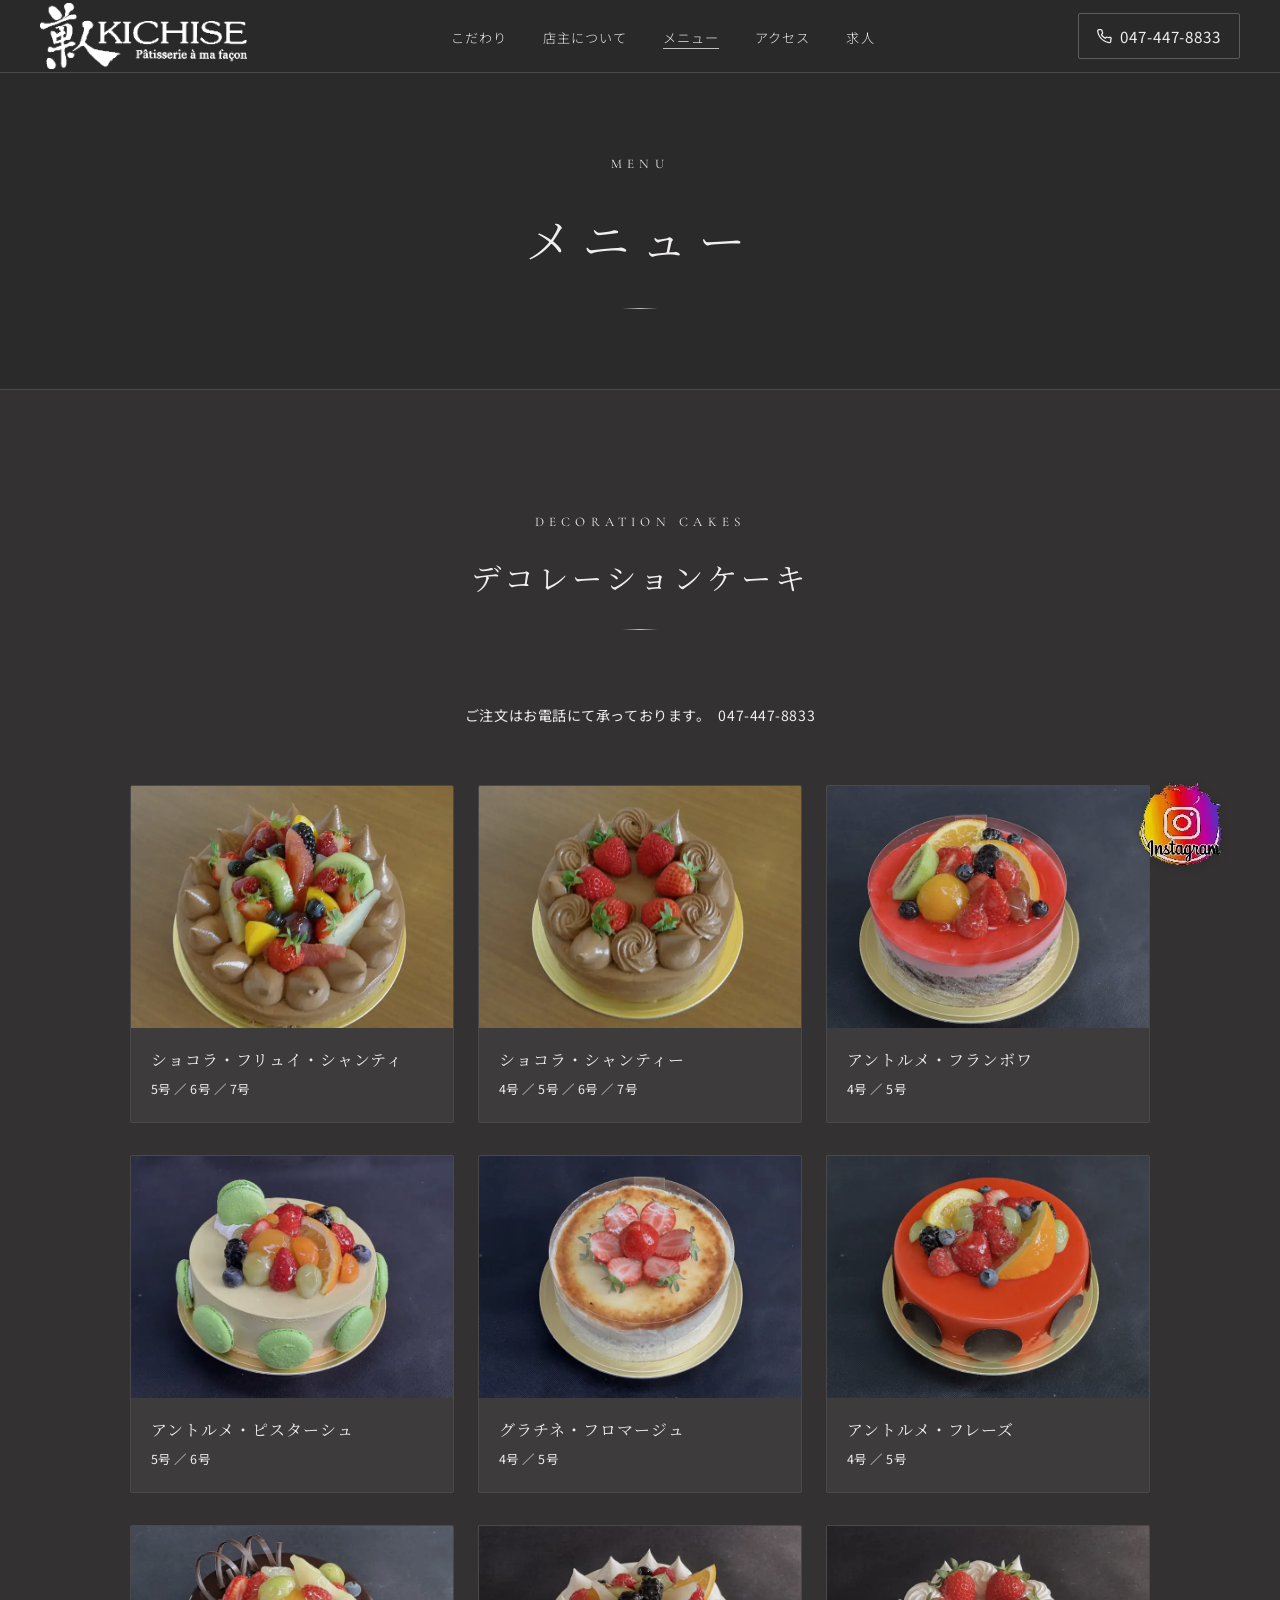
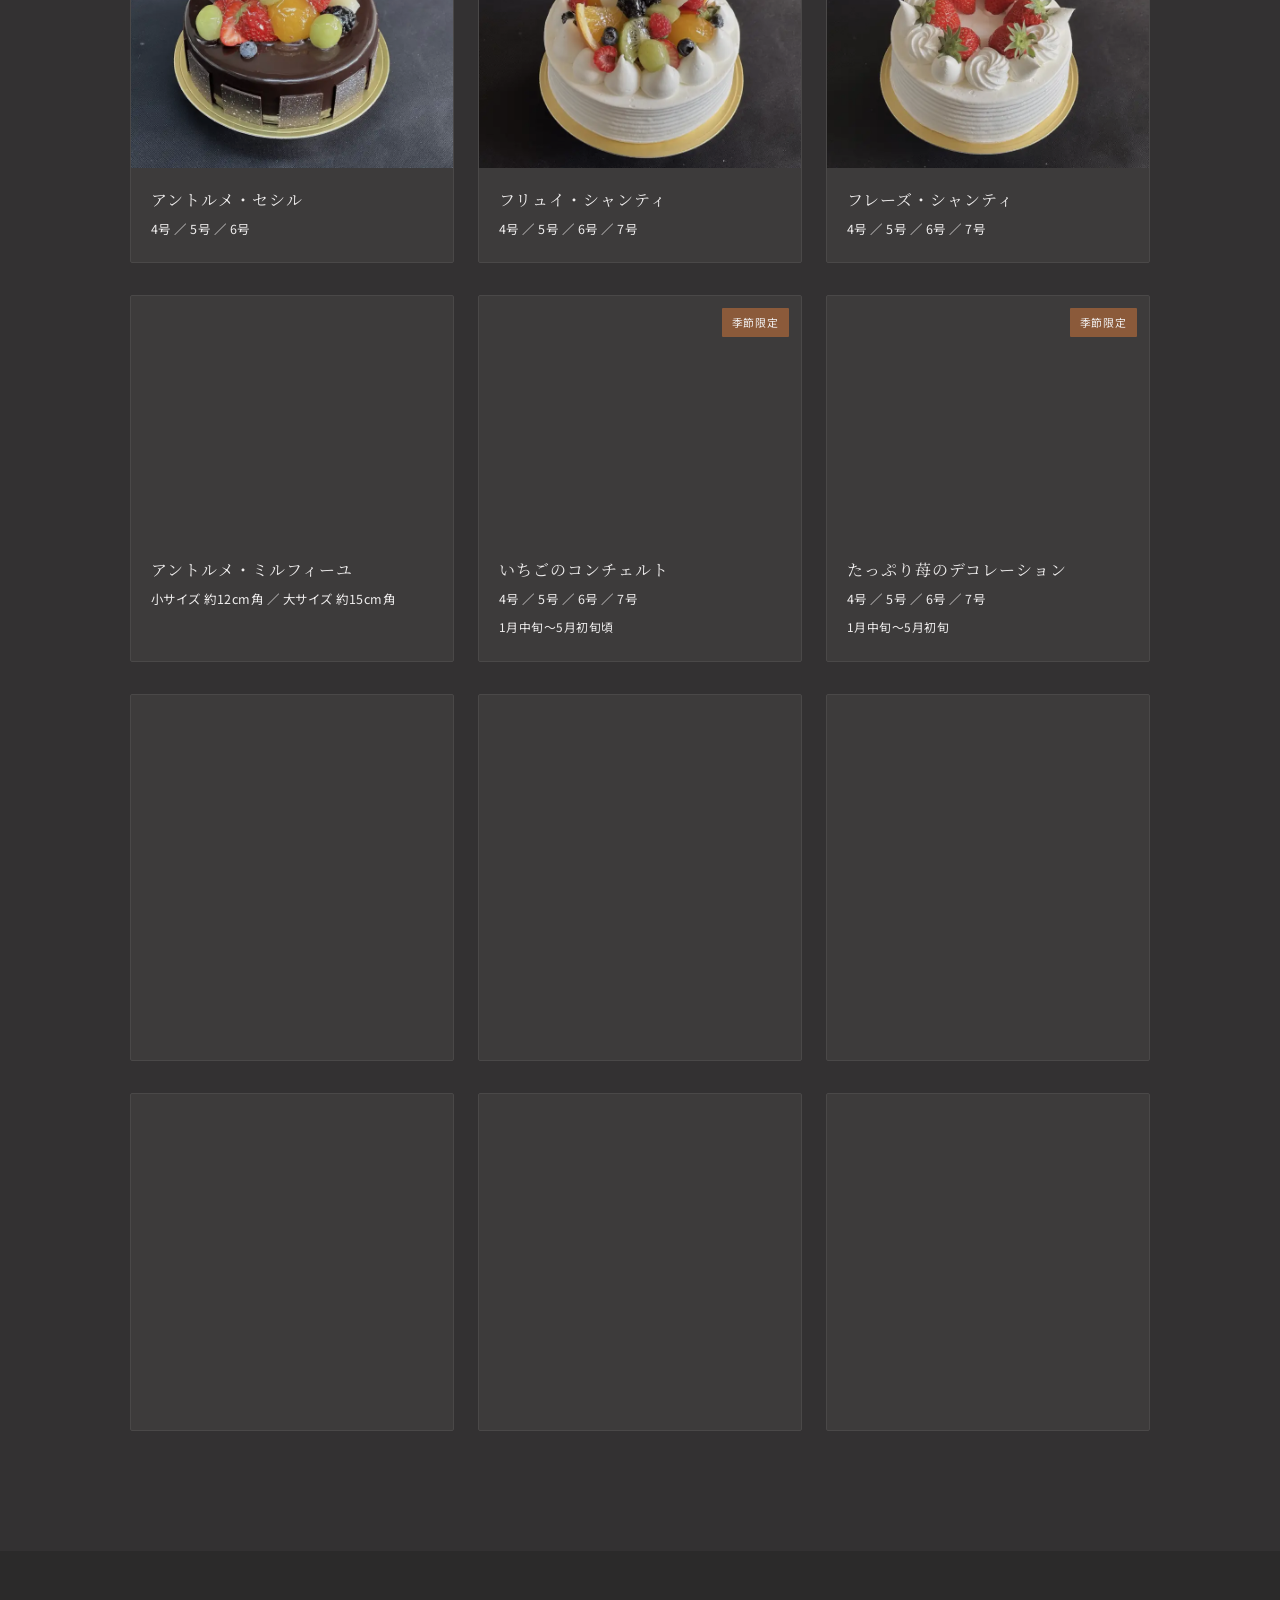
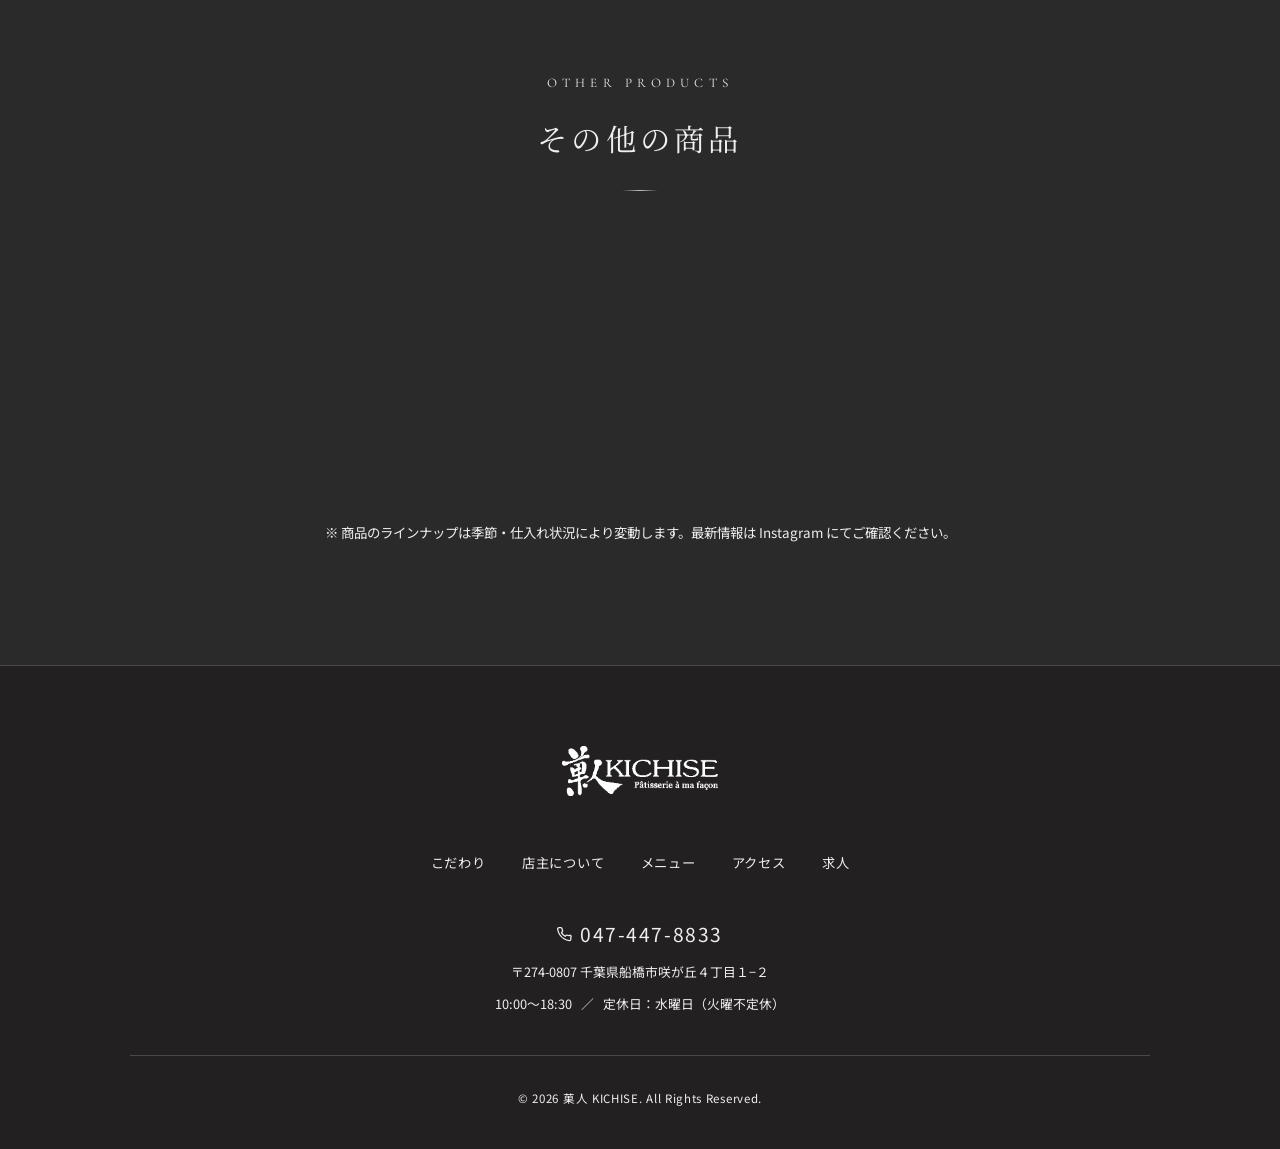
==== commit 1f0f85bd: "修正版" ====
--- a/menu.html
+++ b/menu.html
@@ -19,7 +19,7 @@
   <header id="header" class="scrolled">
     <div class="header-inner">
       <a href="index.html" class="logo">
-        <img src="img/optimized/logo.webp" alt="菓人 KICHISE" class="logo-img" width="480" height="153" decoding="async" fetchpriority="high">
+        <img src="img/optimized/logo-transparent.png" alt="菓人 KICHISE" class="logo-img" width="480" height="153" decoding="async" fetchpriority="high">
       </a>
 
       <nav class="global-nav" id="globalNav">
@@ -358,7 +358,7 @@
   <footer class="footer">
     <div class="footer-inner container">
       <div class="footer-logo">
-        <img src="img/optimized/logo.webp" alt="菓人 KICHISE" class="footer-logo-img" width="480" height="153" loading="lazy" decoding="async">
+        <img src="img/optimized/logo-transparent.png" alt="菓人 KICHISE" class="footer-logo-img" width="480" height="153" loading="lazy" decoding="async">
       </div>
 
       <div class="footer-nav">
